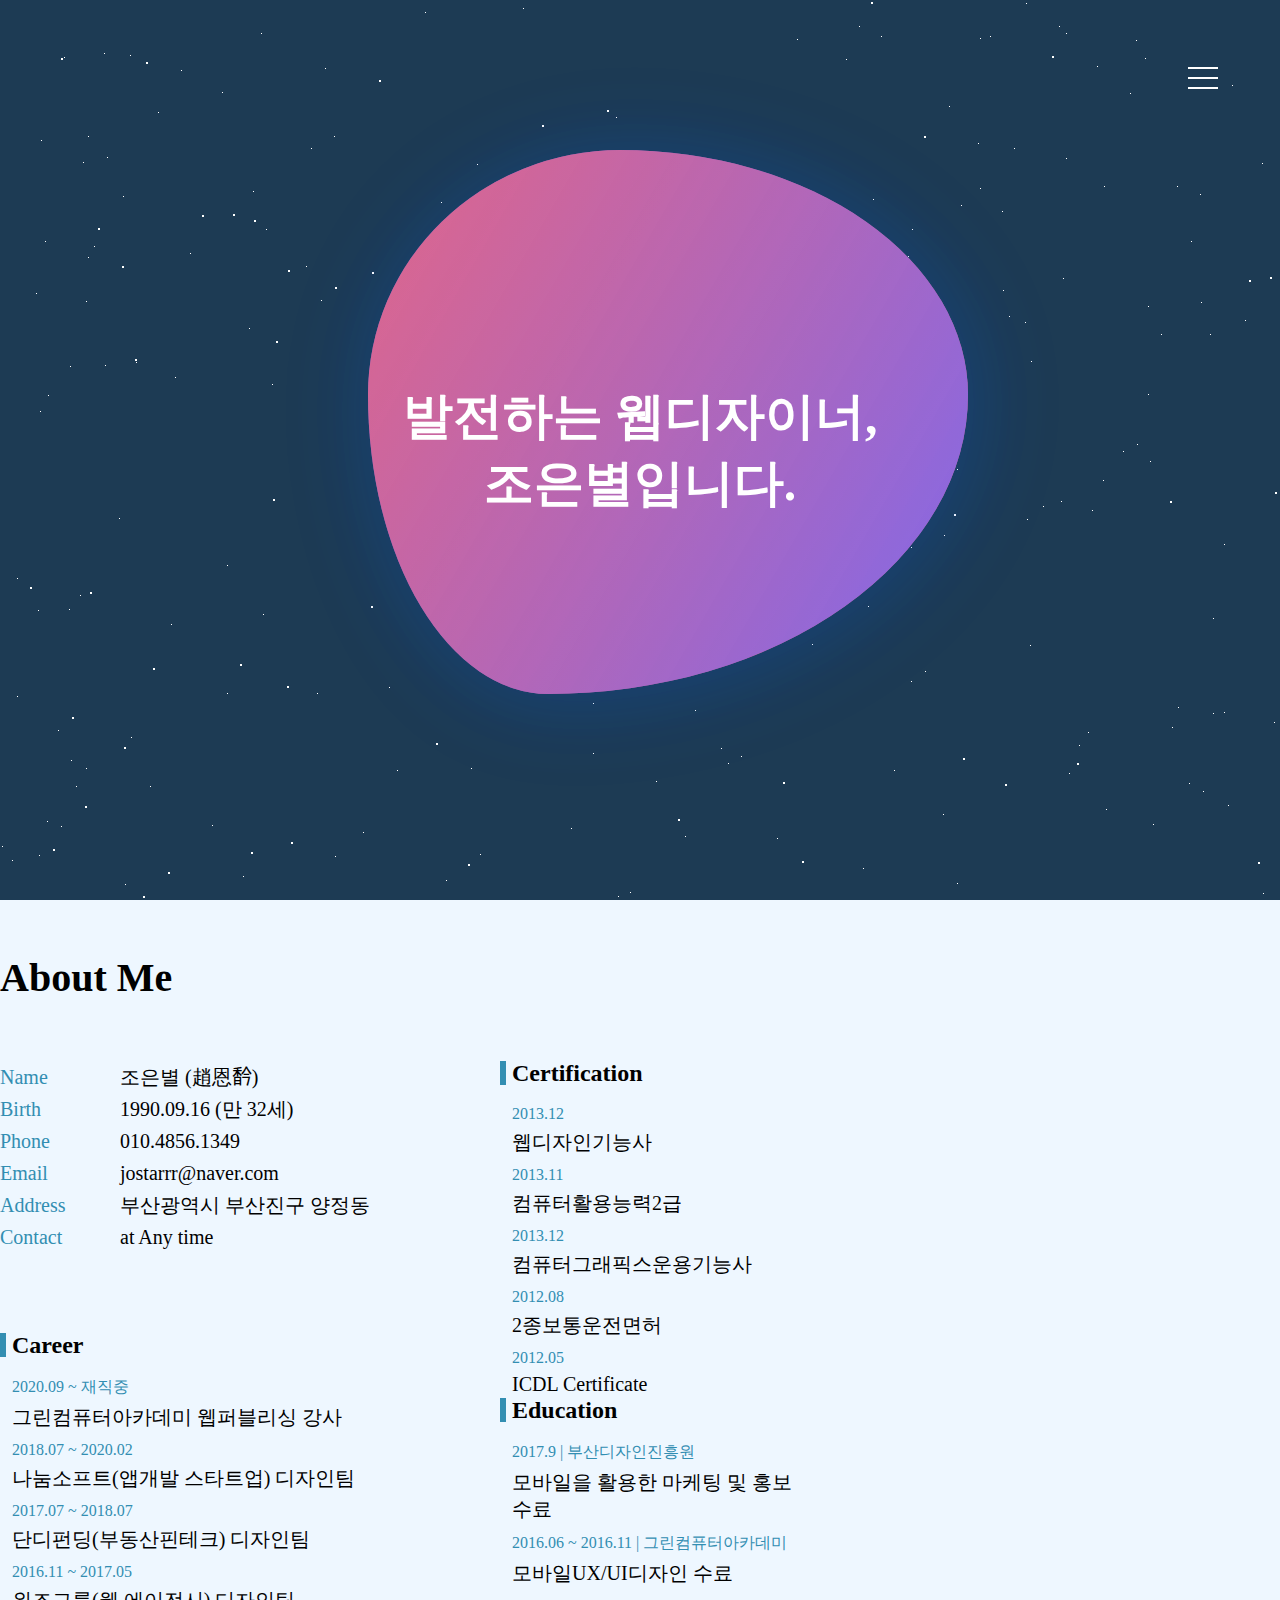
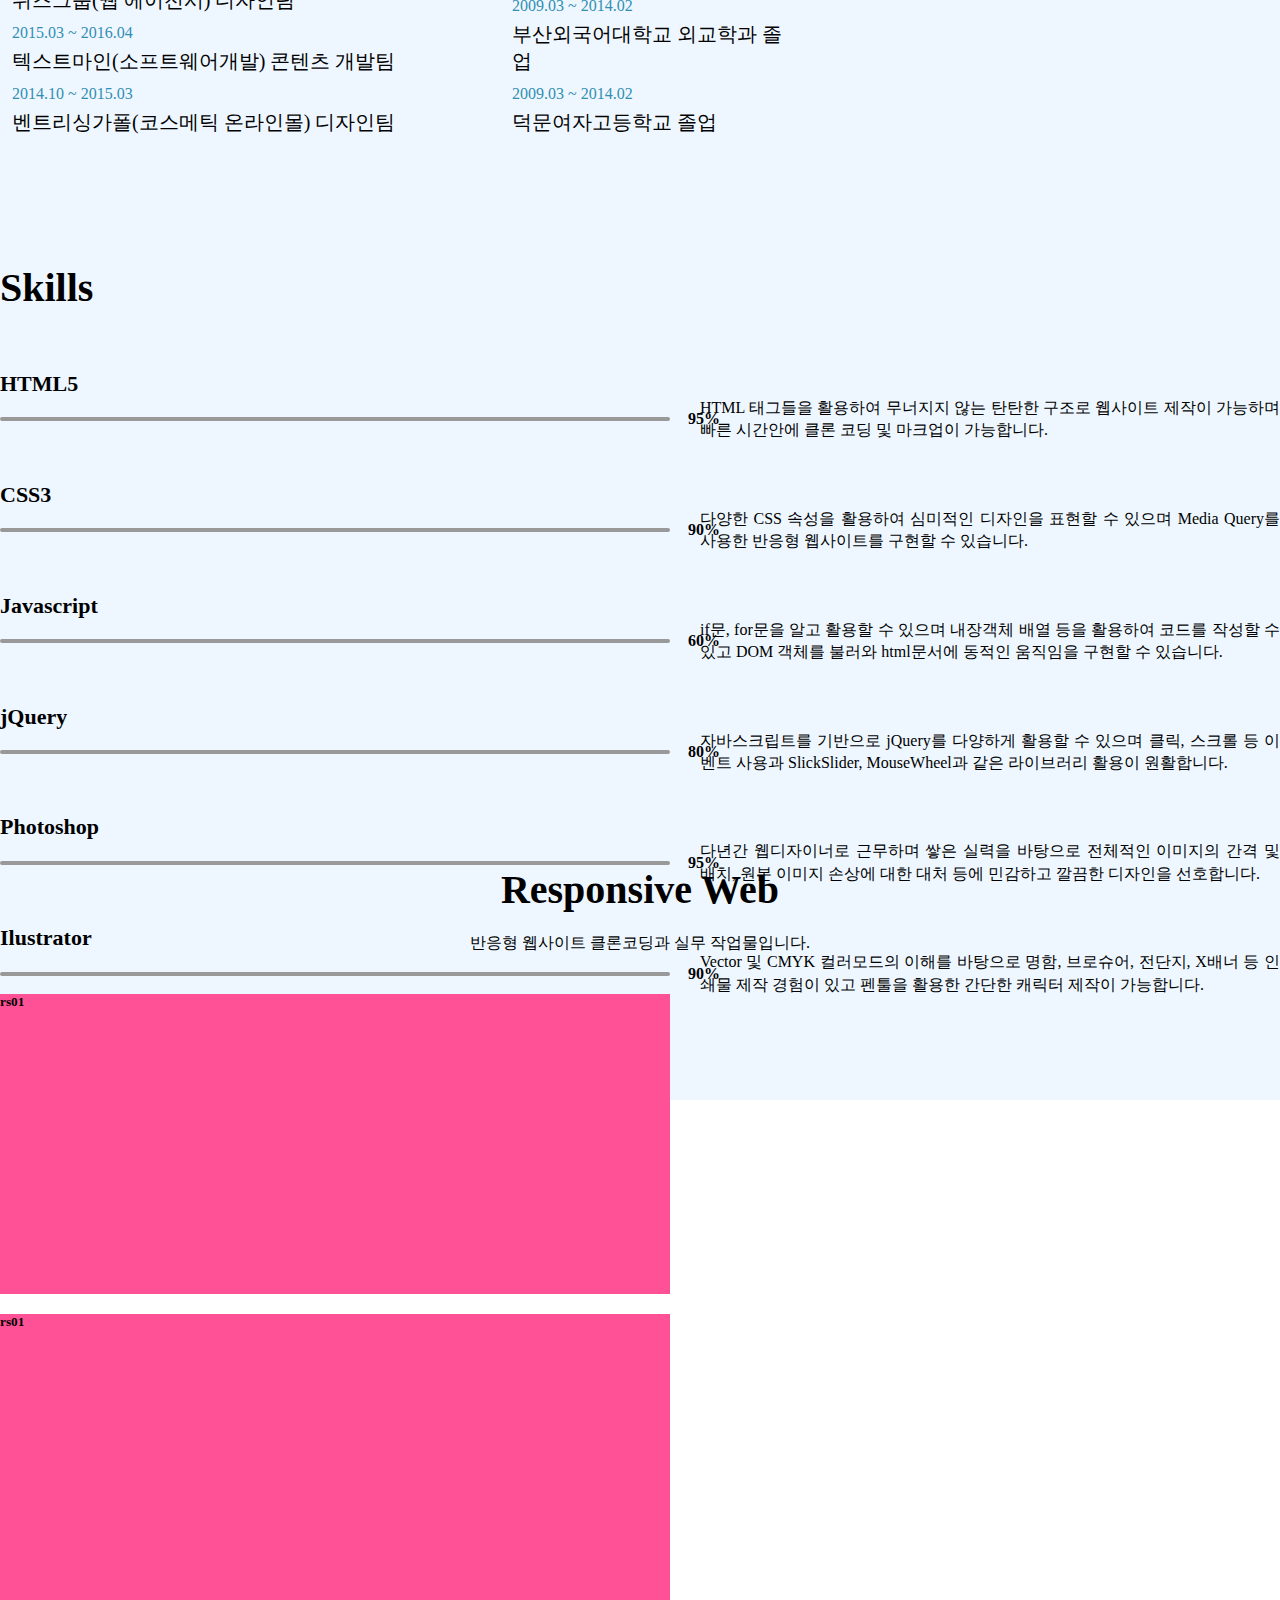
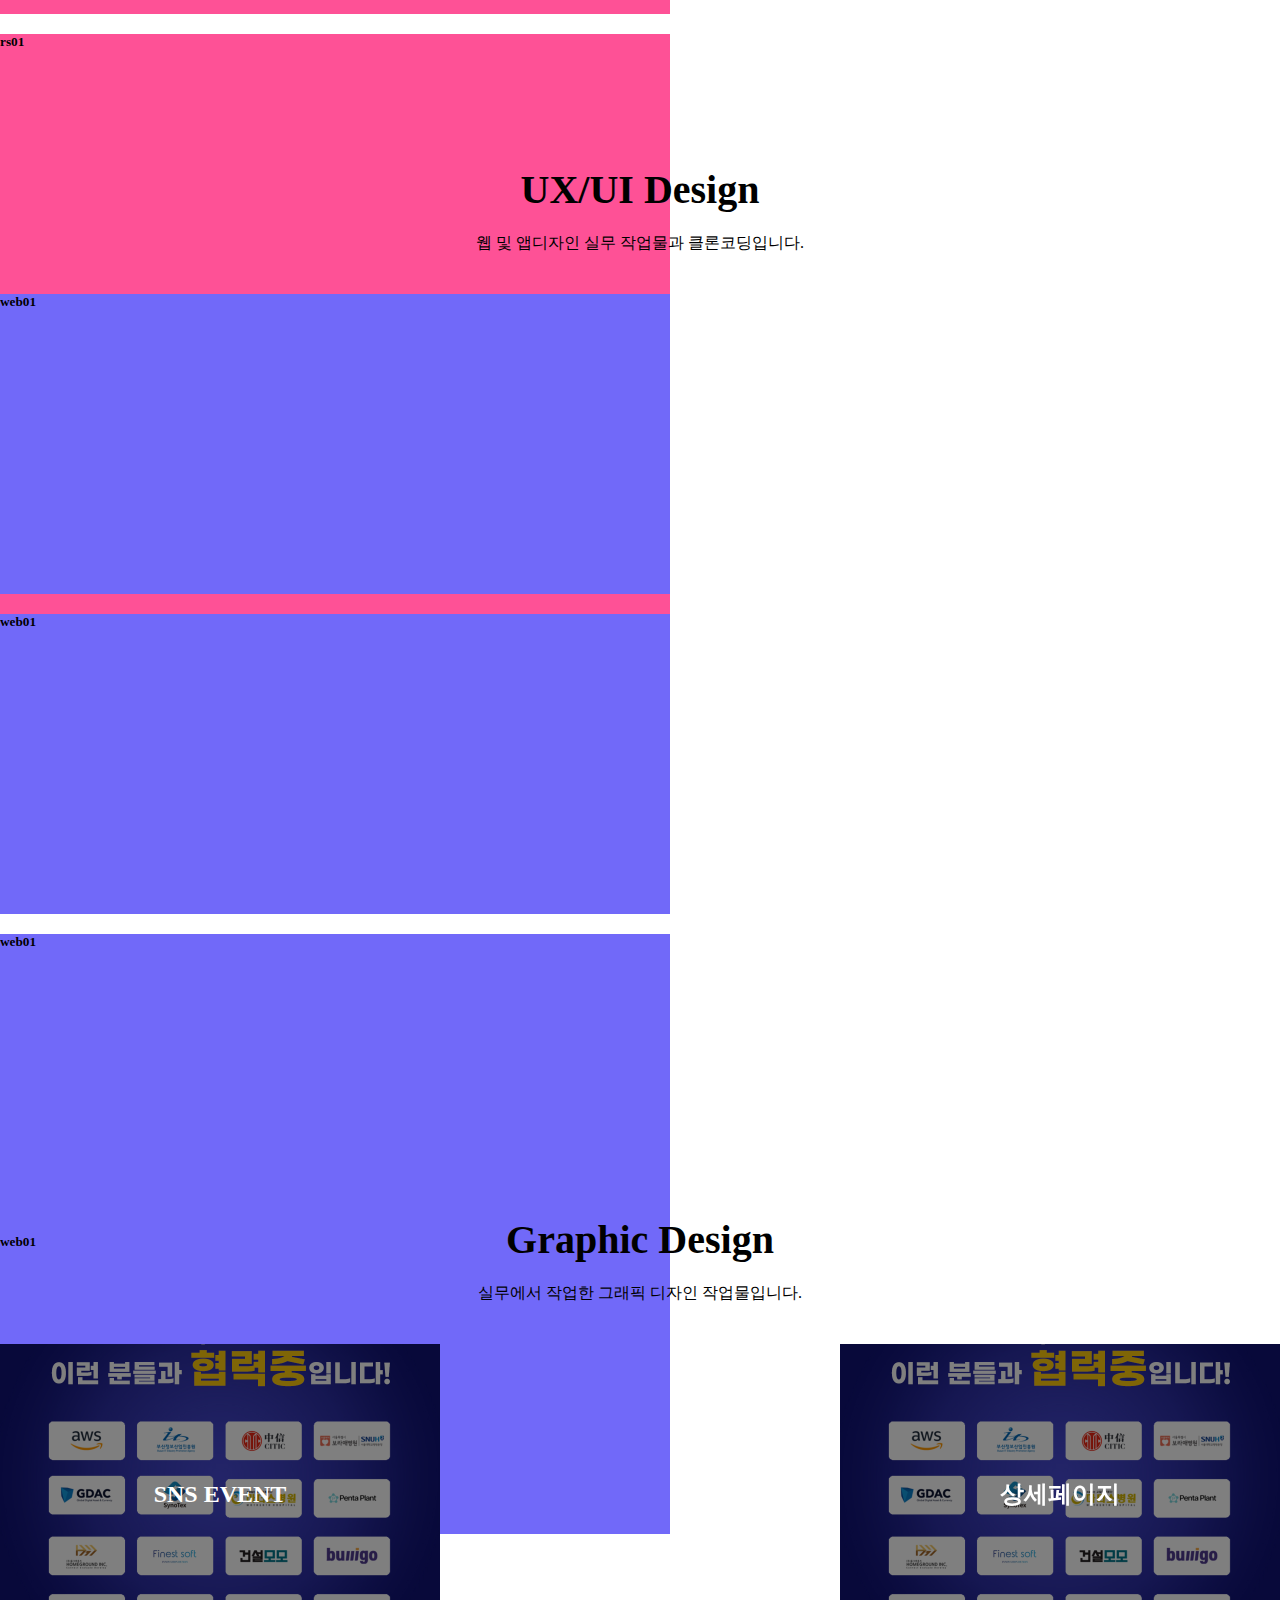
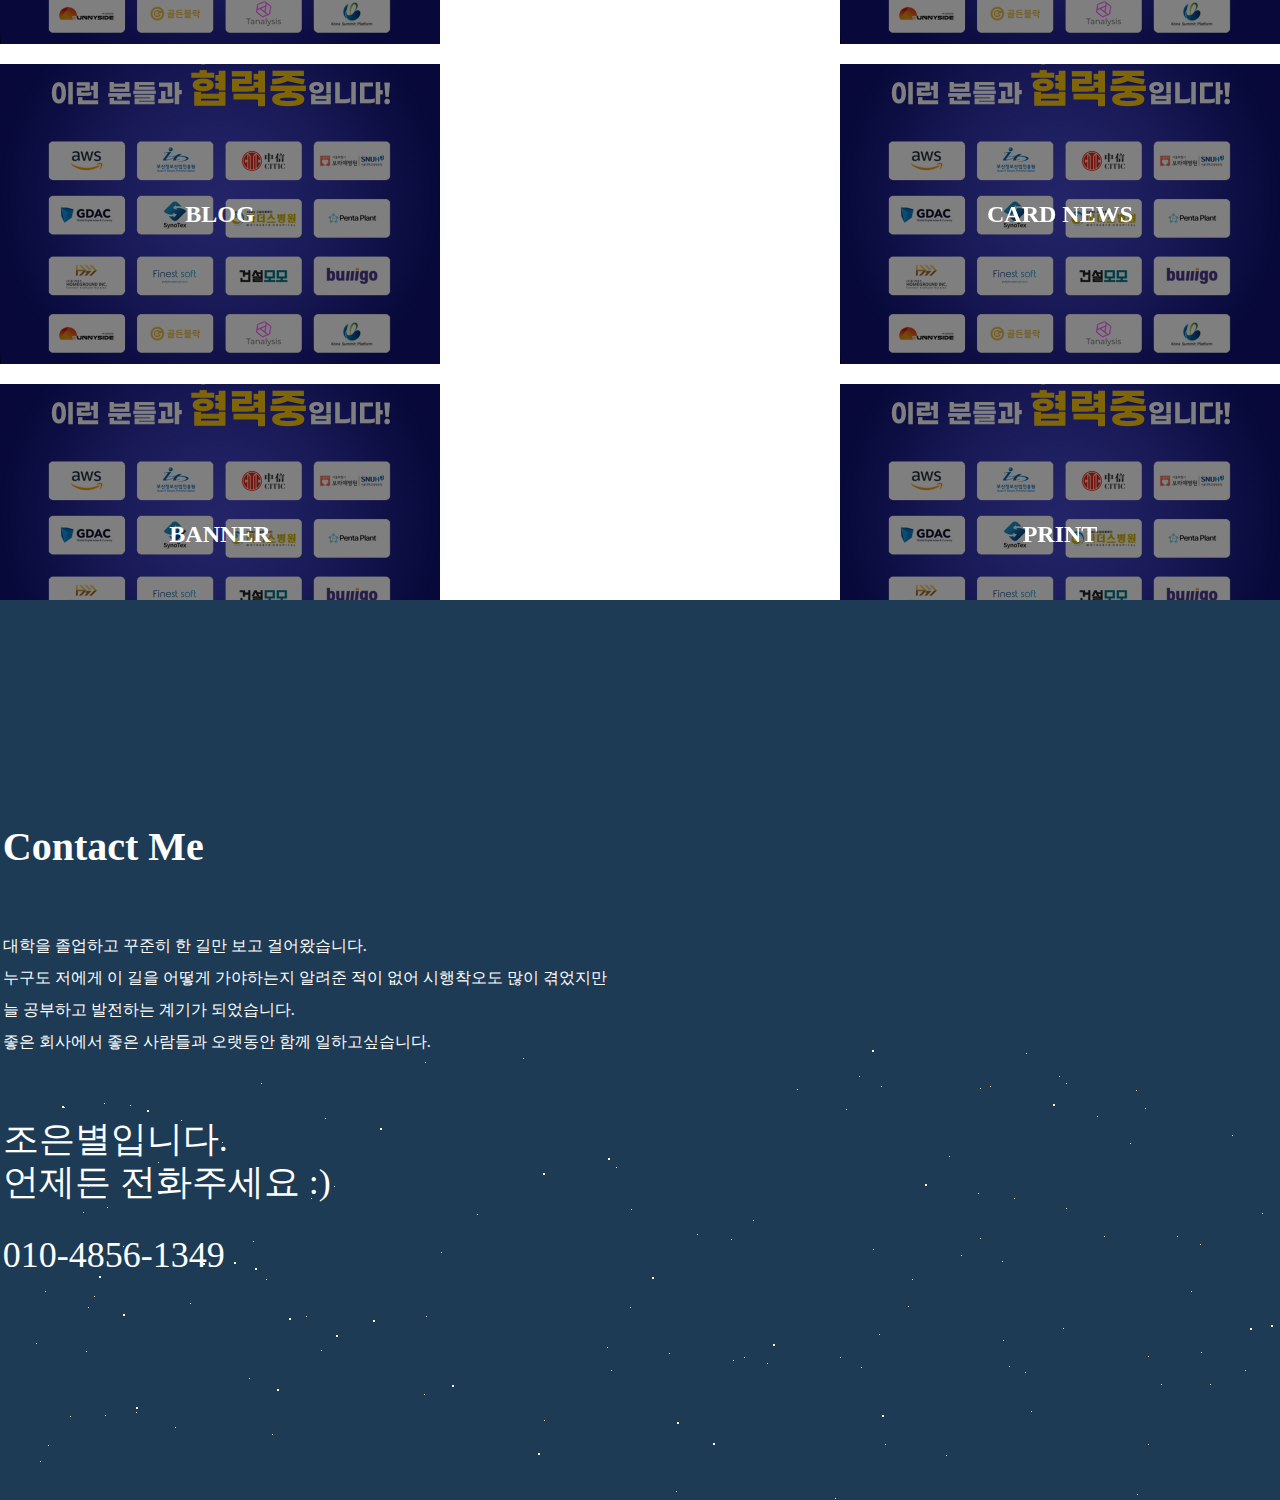
==== index.html @ c5e5afa8 "update-10" ====
<!DOCTYPE html>
<html lang="ko">

<head>
    <meta charset="UTF-8">
    <meta http-equiv="X-UA-Compatible" content="IE=edge">
    <meta name="viewport" content="width=device-width, initial-scale=1.0">
    <title>조은별</title>
    <link rel="stylesheet" href="css/style.css">
    <script src="js/jquery-3.6.0.min.js"></script>
    <script src="js/jquery.mousewheel.min.js"></script>
    <script src="js/main.js"></script>
</head>

<body oncontextmenu="return false" onselectstart="return false">
    <div id="wrap">
        <section id="intro">
            <div id='stars'></div>
            <div id='stars2'></div>
            <div class="circle"></div>
            <h1>
                발전하는 웹디자이너,<br>
                조은별입니다.
            </h1>
            <div class="down">1</div>
        </section>
        <section id="about">
            <div class="about_in">
                <h2>About Me</h2>
                <div class="about_cont">
                    <div class="left">
                        <p class="jeb">
                            <span>Name</span>조은별 (趙恩𩠻)<br>
                            <span>Birth</span>1990.09.16 (만 32세)<br>
                            <span>Phone</span>010.4856.1349<br>
                            <span>Email</span>jostarrr@naver.com<br>
                            <span>Address</span>부산광역시 부산진구 양정동<br>
                            <span>Contact</span>at Any time
                        </p>
                        <div class="career">
                            <h4>Career</h4>
                            <div class="txtCont">
                                <p class="date">2020.09 ~ 재직중</p>
                                <p class="txt">그린컴퓨터아카데미 웹퍼블리싱 강사</p>
                            </div><!-- txtCont -->
                            <div class="txtCont">
                                <p class="date">2018.07 ~ 2020.02</p>
                                <p class="txt">나눔소프트(앱개발 스타트업) 디자인팀</p>
                            </div><!-- txtCont -->
                            <div class="txtCont">
                                <p class="date">2017.07 ~ 2018.07</p>
                                <p class="txt">단디펀딩(부동산핀테크) 디자인팀</p>
                            </div><!-- txtCont -->
                            <div class="txtCont">
                                <p class="date">2016.11 ~ 2017.05</p>
                                <p class="txt">위즈그룹(웹 에이전시) 디자인팀</p>
                            </div><!-- txtCont -->
                            <div class="txtCont">
                                <p class="date">2015.03 ~ 2016.04</p>
                                <p class="txt">텍스트마인(소프트웨어개발) 콘텐츠 개발팀</p>
                            </div><!-- txtCont -->
                            <div class="txtCont">
                                <p class="date">2014.10 ~ 2015.03</p>
                                <p class="txt">벤트리싱가폴(코스메틱 온라인몰) 디자인팀</p>
                            </div><!-- txtCont -->
                        </div>
                        <div class="edu">
                            <h4>Education</h4>
                            <div class="txtCont">
                                <p class="date">2017.9 | 부산디자인진흥원</p>
                                <p class="txt">모바일을 활용한 마케팅 및 홍보 수료</p>
                            </div><!-- txtCont -->
                            <div class="txtCont">
                                <p class="date">2016.06 ~ 2016.11 | 그린컴퓨터아카데미</p>
                                <p class="txt">모바일UX/UI디자인 수료</p>
                            </div><!-- txtCont -->
                            <div class="txtCont">
                                <p class="date">2009.03 ~ 2014.02</p>
                                <p class="txt">부산외국어대학교 외교학과 졸업</p>
                            </div><!-- txtCont -->
                            <div class="txtCont">
                                <p class="date">2009.03 ~ 2014.02</p>
                                <p class="txt">덕문여자고등학교 졸업</p>
                            </div><!-- txtCont -->
                        </div>
                        <div class="certi">
                            <h4>Certification</h4>
                            <div class="txtCont">
                                <p class="date">2013.12</p>
                                <p class="txt">웹디자인기능사</p>
                            </div><!-- txtCont -->
                            <div class="txtCont">
                                <p class="date">2013.11</p>
                                <p class="txt">컴퓨터활용능력2급</p>
                            </div><!-- txtCont -->
                            <div class="txtCont">
                                <p class="date">2013.12</p>
                                <p class="txt">컴퓨터그래픽스운용기능사</p>
                            </div><!-- txtCont -->
                            <div class="txtCont">
                                <p class="date">2012.08</p>
                                <p class="txt">2종보통운전면허</p>
                            </div><!-- txtCont -->
                            <div class="txtCont">
                                <p class="date">2012.05</p>
                                <p class="txt">ICDL Certificate</p>
                            </div><!-- txtCont -->
                        </div>
                    </div>
                    <div class="right">
                        <img src="img/idimg.jpg" alt="증명사진">
                    </div>
                </div>
            </div>
        </section>
        <section id="skills">
            <div class="skills_in">
                <h2>Skills</h2>
                <div class="html">
                    <h4>HTML5</h4>
                    <div class="skillWrap">
                        <div class="skillBar">
                            <div class="bar"></div>
                            <div class="skill"></div>
                            <p>95%</p>
                        </div><!-- skillBar -->
                        <p class="skillTxt">HTML 태그들을 활용하여 무너지지 않는 탄탄한 구조로 웹사이트 제작이 가능하며 빠른 시간안에 클론 코딩 및 마크업이 가능합니다.</p>
                    </div>
                </div>
                <div class="css">
                    <h4>CSS3</h4>
                    <div class="skillWrap">
                        <div class="skillBar">
                            <div class="bar"></div>
                            <div class="skill"></div>
                            <p>90%</p>
                        </div><!-- skillBar -->
                        <p class="skillTxt">다양한 CSS 속성을 활용하여 심미적인 디자인을 표현할 수 있으며 Media Query를 사용한 반응형 웹사이트를 구현할 수 있습니다.
                        </p>
                    </div>
                </div>
                <div class="java">
                    <h4>Javascript</h4>
                    <div class="skillWrap">
                        <div class="skillBar">
                            <div class="bar"></div>
                            <div class="skill"></div>
                            <p>60%</p>
                        </div><!-- skillBar -->
                        <p class="skillTxt">if문, for문을 알고 활용할 수 있으며 내장객체 배열 등을 활용하여 코드를 작성할 수 있고 DOM 객체를 불러와 html문서에 동적인
                            움직임을 구현할 수 있습니다.</p>
                    </div>
                </div>
                <div class="jq">
                    <h4>jQuery</h4>
                    <div class="skillWrap">
                        <div class="skillBar">
                            <div class="bar"></div>
                            <div class="skill"></div>
                            <p>80%</p>
                        </div><!-- skillBar -->
                        <p class="skillTxt">자바스크립트를 기반으로 jQuery를 다양하게 활용할 수 있으며 클릭, 스크롤 등 이벤트 사용과 SlickSlider,
                            MouseWheel과 같은 라이브러리 활용이 원활합니다.</p>
                    </div>
                </div>
                <div class="photo">
                    <h4>Photoshop</h4>
                    <div class="skillWrap">
                        <div class="skillBar">
                            <div class="bar"></div>
                            <div class="skill"></div>
                            <p>95%</p>
                        </div><!-- skillBar -->
                        <p class="skillTxt">다년간 웹디자이너로 근무하며 쌓은 실력을 바탕으로 전체적인 이미지의 간격 및 배치, 원본 이미지 손상에 대한 대처 등에 민감하고 깔끔한
                            디자인을 선호합니다.</p>
                    </div>
                </div>
                <div class="ilu">
                    <h4>Ilustrator</h4>
                    <div class="skillWrap">
                        <div class="skillBar">
                            <div class="bar"></div>
                            <div class="skill"></div>
                            <p>90%</p>
                        </div><!-- skillBar -->
                        <p class="skillTxt">Vector 및 CMYK 컬러모드의 이해를 바탕으로 명함, 브로슈어, 전단지, X배너 등 인쇄물 제작 경험이 있고 펜툴을 활용한 간단한
                            캐릭터
                            제작이 가능합니다.</p>
                    </div>
                </div>
            </div>
        </section>
        <!-- <section id="highdev">
            <div class="highdev_in">
                <h2>
                    채용공고 디자인 리뉴얼
                    <span>
                        귀사의 담당업무인 <strong>'디자인 결과물에 대한 퀄리티 관리 및 유지'</strong>를 보여드리기 위해<br>
                        채용공고 이미지를 리디자인 해보았습니다.
                    </span>
                </h2>
                <div class="thumb">
                    <img src="img/saramin.jpg">
                </div>
                <a href="portfolio/highdev/index.html" target="_blank">자세히보기 ></a>
            </div>
        </section> -->
        <section id="work1">
            <div class="work1_in">
                <h2>
                    Responsive Web
                    <span>반응형 웹사이트 클론코딩과 실무 작업물입니다.</span>
                </h2>
                <div class="rsSlider">
                    <div class="rs01"><a href="#">
                            <h5>rs01</h5>
                        </a></div>
                    <div class="rs02"><a href="#">
                            <h5>rs01</h5>
                        </a></div>
                    <div class="rs03"><a href="#">
                            <h5>rs01</h5>
                        </a></div>
                    <div class="rs04"><a href="#">
                            <h5>rs01</h5>
                        </a></div>
                </div><!-- rsSlider -->
            </div>
        </section>
        <section id="work2">
            <div class="work2_in">
                <h2>
                    UX/UI Design
                    <span>웹 및 앱디자인 실무 작업물과 클론코딩입니다.</span>
                </h2>
                <div class="webSlider">
                    <div class="web01"><a href="#">
                            <h5>web01</h5>
                        </a></div>
                    <div class="web02"><a href="#">
                            <h5>web01</h5>
                        </a></div>
                    <div class="web03"><a href="#">
                            <h5>web01</h5>
                        </a></div>
                    <div class="web04"><a href="#">
                            <h5>web01</h5>
                        </a></div>
                </div>
            </div>
        </section>
        <section id="work3">
            <div class="work3_in">
                <h2>
                    Graphic Design
                    <span>실무에서 작업한 그래픽 디자인 작업물입니다.</span>
                </h2>
                <div class="designSlider">
                    <div class="desi01"><a href="portfolio/event/index.html" target="_blank">
                            <h5>SNS EVENT</h5>
                            <div class="cover"></div>
                        </a></div>
                    <div class="desi02"><a href="portfolio/detailpage/index.html" target="_blank">
                            <h5>상세페이지</h5>
                            <div class="cover"></div>
                        </a></div>
                    <div class="desi03"><a href="portfolio/blogNcharacter/index.html" target="_blank">
                            <h5>BLOG</h5>
                            <div class="cover"></div>
                        </a></div>
                    <div class="desi04"><a href="portfolio/card/index.html" target="_blank">
                            <h5>CARD NEWS</h5>
                            <div class="cover"></div>
                        </a></div>
                    <div class="desi05"><a href="portfolio/banner/index.html" target="_blank">
                            <h5>BANNER</h5>
                            <div class="cover"></div>
                        </a></div>
                    <div class="desi06"><a href="portfolio/print/index.html" target="_blank">
                            <h5>PRINT</h5>
                            <div class="cover"></div>
                        </a></div>
                </div>
            </div>
        </section>
        <section id="contact">
            <div id='stars'></div>
            <div id='stars2'></div>
            <div class="contact_in">
                <h2>Contact Me</h2>
                <p>
                    대학을 졸업하고 꾸준히 한 길만 보고 걸어왔습니다.<br>
                    누구도 저에게 이 길을 어떻게 가야하는지 알려준 적이 없어 시행착오도 많이 겪었지만<br>
                    늘 공부하고 발전하는 계기가 되었습니다.<br>
                    좋은 회사에서 좋은 사람들과 오랫동안 함께 일하고싶습니다.
                </p>
                <p class="callme">
                    조은별입니다.<br>
                    언제든 전화주세요 :)<br>
                    <span>010-4856-1349</span>
                </p>
            </div>
        </section>
        <div id="menu">
            <div class="toggle_menu">
                <span></span>
                <span></span>
                <span></span>
                <span></span>
            </div>
            <nav class="clear">
                <div><a href="#intro">HOME</a></div>
                <div><a href="#about">ABOUT ME</a></div>
                <div><a href="#skills">SKILLS</a></div>
                <div><a href="#work1">RESPONSIVE WEB</a></div>
                <div><a href="#work2">UX/UI DESIGN</a></div>
                <div><a href="#work3">GRAPHIC DEISGN</a></div>
                <div><a href="#contact">CONTACT</a></div>
            </nav>
        </div>
        <button id="goTop"><img src="img/top.png"></button>
    </div>

</html>
---- css/style.css ----
@font-face {
    font-family: 'Pretendard-Regular';
    src: url('https://cdn.jsdelivr.net/gh/Project-Noonnu/noonfonts_2107@1.1/Pretendard-Regular.woff') format('woff');
    font-weight: 400;
    font-style: normal;
}

@font-face {
    font-family: 'MapoGoldenPier';
    src: url('https://cdn.jsdelivr.net/gh/projectnoonnu/noonfonts_2001@1.1/MapoGoldenPierA.woff') format('woff');
    font-weight: normal;
    font-style: normal;
}

::-moz-selection {
    background: #fe5196;
    color: #fff;
}

::selection {
    background: #fe5196;
    color: #fff;
}

body::-webkit-scrollbar {
    width: 14px;
}

body::-webkit-scrollbar-thumb {
    background-color: #328eb2;
    height: 12%;
    border-radius: 7px;
    background-clip: padding-box;
    border: 2px solid transparent;
}

* {
    margin: 0;
    padding: 0;
}

a {
    text-decoration: none;
    color: inherit;
}

ul {
    list-style: none;
}

img {
    vertical-align: top;
}

button {
    cursor: pointer;
    border: 0;
    background-color: transparent;
}

body {
    font-family: 'Pretendard-Regular';
}

h1,
h2,
h3 {
    font-family: 'MapoGoldenPier';
}

/****************************************/

section {
    height: 100vh;
}

section h2 {
    font-size: 40px;
    margin-bottom: 60px;
}

#intro {
    background-color: rgb(29, 59, 84);
    overflow: hidden;
    position: relative;
}

#stars {
    width: 1px;
    height: 1px;
    background: transparent;
    box-shadow: 1159px 1947px #FFF, 909px 506px #FFF, 1622px 178px #FFF, 990px 36px #FFF, 1173px 1112px #FFF, 837px 1709px #FFF, 1589px 1225px #FFF, 646px 1475px #FFF, 1673px 1014px #FFF, 1198px 1883px #FFF, 464px 1712px #FFF, 459px 1857px #FFF, 1770px 1044px #FFF, 1607px 1932px #FFF, 466px 1781px #FFF, 48px 395px #FFF, 249px 328px #FFF, 714px 1898px #FFF, 1545px 1728px #FFF, 813px 1005px #FFF, 737px 1731px #FFF, 800px 1941px #FFF, 783px 1920px #FFF, 106px 1489px #FFF, 910px 1935px #FFF, 504px 1795px #FFF, 1391px 274px #FFF, 1294px 1945px #FFF, 190px 253px #FFF, 441px 202px #FFF, 243px 876px #FFF, 227px 565px #FFF, 87px 1995px #FFF, 1191px 241px #FFF, 791px 1564px #FFF, 1224px 544px #FFF, 1346px 1196px #FFF, 480px 854px #FFF, 1563px 1303px #FFF, 311px 148px #FFF, 107px 157px #FFF, 389px 687px #FFF, 349px 1703px #FFF, 744px 307px #FFF, 1177px 186px #FFF, 817px 1884px #FFF, 700px 1759px #FFF, 498px 1032px #FFF, 1148px 306px #FFF, 86px 768px #FFF, 295px 1663px #FFF, 974px 1573px #FFF, 1282px 210px #FFF, 1465px 716px #FFF, 111px 1546px #FFF, 335px 1086px #FFF, 1380px 1386px #FFF, 1491px 847px #FFF, 494px 1497px #FFF, 1341px 662px #FFF, 1594px 1994px #FFF, 581px 599px #FFF, 212px 825px #FFF, 1462px 1393px #FFF, 384px 1427px #FFF, 1920px 1458px #FFF, 1002px 211px #FFF, 890px 1580px #FFF, 879px 284px #FFF, 1387px 710px #FFF, 427px 1832px #FFF, 571px 828px #FFF, 925px 671px #FFF, 400px 1233px #FFF, 854px 1273px #FFF, 46px 1619px #FFF, 1958px 699px #FFF, 1014px 1874px #FFF, 1629px 875px #FFF, 517px 1969px #FFF, 625px 525px #FFF, 905px 1022px #FFF, 974px 1135px #FFF, 626px 1277px #FFF, 1730px 166px #FFF, 1389px 164px #FFF, 811px 1218px #FFF, 873px 199px #FFF, 1899px 300px #FFF, 1670px 858px #FFF, 593px 753px #FFF, 678px 1164px #FFF, 393px 1327px #FFF, 1881px 1331px #FFF, 1805px 503px #FFF, 1239px 1924px #FFF, 1790px 1132px #FFF, 895px 1944px #FFF, 184px 1754px #FFF, 169px 1482px #FFF, 885px 394px #FFF, 181px 70px #FFF, 86px 301px #FFF, 1762px 1135px #FFF, 306px 266px #FFF, 957px 883px #FFF, 616px 117px #FFF, 676px 441px #FFF, 1271px 1626px #FFF, 1424px 161px #FFF, 1136px 40px #FFF, 1026px 3px #FFF, 88px 136px #FFF, 1449px 862px #FFF, 1079px 745px #FFF, 607px 297px #FFF, 1810px 1881px #FFF, 1045px 1015px #FFF, 1615px 498px #FFF, 753px 170px #FFF, 1754px 781px #FFF, 1363px 1838px #FFF, 1407px 885px #FFF, 978px 1330px #FFF, 1499px 35px #FFF, 95px 1559px #FFF, 105px 365px #FFF, 1004px 1639px #FFF, 70px 366px #FFF, 1764px 1316px #FFF, 1470px 1149px #FFF, 1766px 787px #FFF, 519px 1244px #FFF, 525px 1644px #FFF, 1399px 1753px #FFF, 908px 256px #FFF, 1433px 1432px #FFF, 606px 1576px #FFF, 417px 1538px #FFF, 1153px 824px #FFF, 465px 1985px #FFF, 282px 1093px #FFF, 1527px 1934px #FFF, 939px 1984px #FFF, 1689px 710px #FFF, 263px 614px #FFF, 461px 1603px #FFF, 1137px 1105px #FFF, 1546px 676px #FFF, 1245px 320px #FFF, 1477px 926px #FFF, 38px 610px #FFF, 1810px 1940px #FFF, 1536px 1855px #FFF, 174px 1339px #FFF, 1361px 1765px #FFF, 148px 1854px #FFF, 1097px 66px #FFF, 1224px 712px #FFF, 859px 26px #FFF, 490px 1665px #FFF, 1200px 194px #FFF, 142px 1784px #FFF, 1741px 1017px #FFF, 967px 910px #FFF, 813px 517px #FFF, 1303px 1608px #FFF, 1848px 1986px #FFF, 1833px 65px #FFF, 759px 1772px #FFF, 1965px 577px #FFF, 974px 1420px #FFF, 1928px 1175px #FFF, 208px 1166px #FFF, 601px 1177px #FFF, 1919px 1976px #FFF, 1031px 361px #FFF, 390px 1849px #FFF, 83px 162px #FFF, 1170px 1341px #FFF, 1354px 425px #FFF, 355px 1796px #FFF, 1576px 1343px #FFF, 657px 1264px #FFF, 1431px 151px #FFF, 222px 92px #FFF, 600px 1436px #FFF, 499px 513px #FFF, 344px 1782px #FFF, 171px 624px #FFF, 829px 1406px #FFF, 1574px 1407px #FFF, 1372px 1224px #FFF, 1593px 387px #FFF, 1139px 1638px #FFF, 811px 1350px #FFF, 1882px 1080px #FFF, 911px 681px #FFF, 858px 1483px #FFF, 1494px 1569px #FFF, 776px 1379px #FFF, 1665px 1560px #FFF, 446px 1200px #FFF, 436px 469px #FFF, 1783px 692px #FFF, 106px 1259px #FFF, 424px 344px #FFF, 2px 846px #FFF, 1967px 782px #FFF, 407px 1139px #FFF, 1598px 1401px #FFF, 581px 1456px #FFF, 946px 405px #FFF, 1304px 1211px #FFF, 1770px 1633px #FFF, 1644px 1735px #FFF, 39px 855px #FFF, 1520px 1652px #FFF, 1073px 1539px #FFF, 1644px 68px #FFF, 1829px 801px #FFF, 1000px 1691px #FFF, 619px 1378px #FFF, 852px 1006px #FFF, 1237px 1727px #FFF, 378px 1256px #FFF, 1274px 722px #FFF, 14px 927px #FFF, 304px 1772px #FFF, 1335px 1174px #FFF, 58px 730px #FFF, 240px 1136px #FFF, 1429px 398px #FFF, 1772px 917px #FFF, 534px 978px #FFF, 1629px 1780px #FFF, 1629px 295px #FFF, 1180px 1547px #FFF, 808px 1637px #FFF, 1456px 593px #FFF, 130px 55px #FFF, 629px 1775px #FFF, 506px 1949px #FFF, 1188px 1274px #FFF, 943px 814px #FFF, 1975px 541px #FFF, 1495px 1278px #FFF, 863px 868px #FFF, 1574px 164px #FFF, 618px 896px #FFF, 17px 578px #FFF, 1883px 1097px #FFF, 1730px 1225px #FFF, 247px 1957px #FFF, 1352px 1941px #FFF, 591px 1975px #FFF, 1924px 74px #FFF, 1599px 252px #FFF, 962px 906px #FFF, 1503px 1329px #FFF, 1322px 457px #FFF, 1532px 1237px #FFF, 475px 1679px #FFF, 812px 644px #FFF, 1446px 811px #FFF, 656px 781px #FFF, 24px 1782px #FFF, 750px 1928px #FFF, 1213px 713px #FFF, 1203px 791px #FFF, 1014px 148px #FFF, 957px 1729px #FFF, 1328px 299px #FFF, 975px 1268px #FFF, 1342px 144px #FFF, 669px 303px #FFF, 1298px 414px #FFF, 523px 8px #FFF, 1130px 93px #FFF, 697px 184px #FFF, 565px 1018px #FFF, 558px 579px #FFF, 205px 1706px #FFF, 1525px 1812px #FFF, 1496px 18px #FFF, 1003px 290px #FFF, 876px 1559px #FFF, 1733px 1244px #FFF, 1516px 578px #FFF, 1806px 1942px #FFF, 674px 936px #FFF, 1705px 235px #FFF, 1106px 809px #FFF, 1419px 868px #FFF, 1784px 1766px #FFF, 1345px 1905px #FFF, 1914px 561px #FFF, 1682px 331px #FFF, 1318px 813px #FFF, 325px 1496px #FFF, 1199px 924px #FFF, 64px 57px #FFF, 1848px 1997px #FFF, 488px 1294px #FFF, 253px 191px #FFF, 1066px 158px #FFF, 45px 241px #FFF, 1803px 1320px #FFF, 384px 1676px #FFF, 1611px 1694px #FFF, 749px 1991px #FFF, 266px 229px #FFF, 630px 257px #FFF, 1462px 1346px #FFF, 1357px 1686px #FFF, 978px 143px #FFF, 940px 1361px #FFF, 1913px 389px #FFF, 1178px 707px #FFF, 695px 710px #FFF, 1153px 1868px #FFF, 1692px 902px #FFF, 1605px 1446px #FFF, 630px 892px #FFF, 1707px 17px #FFF, 1524px 1099px #FFF, 483px 1206px #FFF, 1604px 1851px #FFF, 71px 760px #FFF, 477px 164px #FFF, 1332px 1572px #FFF, 1869px 1726px #FFF, 87px 1260px #FFF, 1919px 1669px #FFF, 1330px 136px #FFF, 1153px 1758px #FFF, 684px 624px #FFF, 34px 1408px #FFF, 308px 1291px #FFF, 395px 1952px #FFF, 59px 1195px #FFF, 1975px 1520px #FFF, 802px 1099px #FFF, 159px 1654px #FFF, 1027px 519px #FFF, 1953px 935px #FFF, 833px 1963px #FFF, 413px 1370px #FFF, 1066px 33px #FFF, 88px 257px #FFF, 1255px 1611px #FFF, 371px 1655px #FFF, 409px 922px #FFF, 41px 140px #FFF, 871px 1364px #FFF, 952px 1632px #FFF, 1555px 1809px #FFF, 1768px 1487px #FFF, 349px 1262px #FFF, 1921px 1530px #FFF, 733px 310px #FFF, 920px 944px #FFF, 1316px 328px #FFF, 681px 1950px #FFF, 980px 38px #FFF, 175px 377px #FFF, 944px 535px #FFF, 1693px 570px #FFF, 1840px 66px #FFF, 1971px 1561px #FFF, 1876px 507px #FFF, 978px 1380px #FFF, 1079px 1943px #FFF, 1133px 1591px #FFF, 1537px 1484px #FFF, 728px 763px #FFF, 1137px 444px #FFF, 622px 1302px #FFF, 63px 1810px #FFF, 1589px 459px #FFF, 777px 838px #FFF, 1637px 909px #FFF, 1549px 1129px #FFF, 237px 1530px #FFF, 1908px 479px #FFF, 1063px 278px #FFF, 1595px 1143px #FFF, 1043px 506px #FFF, 1489px 1802px #FFF, 213px 1419px #FFF, 1571px 1276px #FFF, 877px 480px #FFF, 369px 939px #FFF, 973px 1062px #FFF, 725px 1436px #FFF, 1885px 1193px #FFF, 1765px 1573px #FFF, 1412px 439px #FFF, 868px 606px #FFF, 1479px 97px #FFF, 150px 786px #FFF, 1533px 611px #FFF, 1853px 1584px #FFF, 1761px 739px #FFF, 1687px 617px #FFF, 1634px 557px #FFF, 232px 998px #FFF, 1620px 259px #FFF, 1404px 1588px #FFF, 1048px 1605px #FFF, 1251px 1643px #FFF, 1802px 1579px #FFF, 980px 188px #FFF, 61px 826px #FFF, 864px 1341px #FFF, 1470px 1123px #FFF, 1236px 1041px #FFF, 880px 1962px #FFF, 775px 900px #FFF, 896px 1168px #FFF, 1752px 1702px #FFF, 928px 1624px #FFF, 1065px 1514px #FFF, 1307px 1895px #FFF, 835px 448px #FFF, 1487px 353px #FFF, 1793px 1391px #FFF, 1066px 964px #FFF, 1676px 387px #FFF, 17px 1071px #FFF, 1146px 1790px #FFF, 1058px 1109px #FFF, 379px 1446px #FFF, 507px 1775px #FFF, 980px 1212px #FFF, 1350px 1052px #FFF, 1170px 1710px #FFF, 1322px 706px #FFF, 1704px 61px #FFF, 1893px 1689px #FFF, 47px 821px #FFF, 1103px 480px #FFF, 256px 1213px #FFF, 454px 1525px #FFF, 384px 1839px #FFF, 426px 266px #FFF, 1730px 1659px #FFF, 912px 1371px #FFF, 1583px 237px #FFF, 1912px 988px #FFF, 1664px 318px #FFF, 8px 1465px #FFF, 427px 1389px #FFF, 1721px 946px #FFF, 536px 1962px #FFF, 1990px 1447px #FFF, 1121px 1329px #FFF, 1634px 150px #FFF, 911px 547px #FFF, 886px 1050px #FFF, 1417px 1073px #FFF, 631px 159px #FFF, 1033px 1102px #FFF, 1161px 334px #FFF, 1038px 1529px #FFF, 124px 1549px #FFF, 741px 756px #FFF, 1627px 1886px #FFF, 881px 36px #FFF, 1757px 980px #FFF, 760px 1351px #FFF, 840px 307px #FFF, 450px 1316px #FFF, 1148px 394px #FFF, 1201px 302px #FFF, 339px 1090px #FFF, 1573px 1759px #FFF, 900px 1838px #FFF, 468px 1343px #FFF, 1910px 1493px #FFF, 1397px 533px #FFF, 1037px 1553px #FFF, 1073px 1820px #FFF, 1030px 645px #FFF, 227px 693px #FFF, 1393px 78px #FFF, 1946px 1649px #FFF, 136px 362px #FFF, 622px 927px #FFF, 1916px 403px #FFF, 1957px 427px #FFF, 1649px 1594px #FFF, 1861px 1887px #FFF, 1262px 163px #FFF, 1061px 501px #FFF, 1966px 176px #FFF, 568px 1064px #FFF, 363px 832px #FFF, 21px 1402px #FFF, 1745px 356px #FFF, 1263px 893px #FFF, 1976px 1620px #FFF, 991px 1679px #FFF, 378px 1733px #FFF, 1327px 1774px #FFF, 694px 1247px #FFF, 789px 979px #FFF, 397px 770px #FFF, 1630px 1829px #FFF, 1069px 773px #FFF, 745px 977px #FFF, 648px 1146px #FFF, 1909px 1652px #FFF, 1746px 1346px #FFF, 721px 748px #FFF, 1228px 805px #FFF, 636px 1816px #FFF, 797px 39px #FFF, 1318px 819px #FFF, 171px 1586px #FFF, 1088px 732px #FFF, 1947px 1642px #FFF, 1345px 316px #FFF, 971px 1110px #FFF, 104px 53px #FFF, 1650px 906px #FFF, 1063px 1490px #FFF, 17px 696px #FFF, 1189px 783px #FFF, 1749px 1364px #FFF, 1121px 1135px #FFF, 1172px 727px #FFF, 1050px 1077px #FFF, 1466px 326px #FFF, 465px 1877px #FFF, 1918px 1690px #FFF, 40px 411px #FFF, 471px 768px #FFF, 435px 987px #FFF, 412px 1479px #FFF, 1451px 1151px #FFF, 685px 836px #FFF, 1597px 607px #FFF, 1213px 618px #FFF, 1335px 1730px #FFF, 1541px 846px #FFF, 894px 770px #FFF, 914px 535px #FFF, 549px 1990px #FFF, 1896px 1361px #FFF, 555px 994px #FFF, 385px 1595px #FFF, 446px 880px #FFF, 1488px 1190px #FFF, 80px 595px #FFF, 1150px 461px #FFF, 1951px 1528px #FFF, 1163px 1293px #FFF, 1616px 914px #FFF, 325px 68px #FFF, 1302px 972px #FFF, 1902px 453px #FFF, 369px 1904px #FFF, 1427px 598px #FFF, 957px 469px #FFF, 1942px 1437px #FFF, 1883px 1894px #FFF, 1948px 1532px #FFF, 1577px 1846px #FFF, 1104px 186px #FFF, 1459px 442px #FFF, 119px 518px #FFF, 1579px 1607px #FFF, 1862px 1366px #FFF, 175px 1818px #FFF, 982px 1800px #FFF, 1805px 1505px #FFF, 69px 609px #FFF, 816px 542px #FFF, 731px 189px #FFF, 1983px 1349px #FFF, 860px 1536px #FFF, 1656px 729px #FFF, 861px 317px #FFF, 1211px 1685px #FFF, 1469px 11px #FFF, 708px 474px #FFF, 846px 59px #FFF, 1025px 322px #FFF, 953px 1227px #FFF, 195px 1199px #FFF, 1403px 1516px #FFF, 6px 1114px #FFF, 1811px 1942px #FFF, 730px 1529px #FFF, 1373px 963px #FFF, 271px 1172px #FFF, 611px 320px #FFF, 123px 196px #FFF, 491px 1971px #FFF, 125px 1812px #FFF, 929px 1529px #FFF, 1658px 144px #FFF, 1829px 1326px #FFF, 1392px 1454px #FFF, 1691px 1949px #FFF, 1059px 26px #FFF, 1364px 1715px #FFF, 1224px 1872px #FFF, 1531px 43px #FFF, 1495px 1357px #FFF, 425px 12px #FFF, 807px 1735px #FFF, 353px 1310px #FFF, 790px 1867px #FFF, 1727px 143px #FFF, 1340px 1286px #FFF, 1145px 58px #FFF, 1988px 1348px #FFF, 131px 1257px #FFF, 1232px 85px #FFF, 228px 956px #FFF, 1645px 1684px #FFF, 12px 860px #FFF, 550px 558px #FFF, 1659px 177px #FFF, 125px 884px #FFF, 1747px 65px #FFF, 347px 1455px #FFF, 1378px 916px #FFF, 1575px 1895px #FFF, 1759px 876px #FFF, 1580px 1878px #FFF, 1188px 1469px #FFF, 1009px 316px #FFF, 934px 1883px #FFF, 1478px 1973px #FFF, 949px 106px #FFF, 95px 1384px #FFF, 1488px 298px #FFF, 313px 1135px #FFF, 1977px 1647px #FFF, 1966px 704px #FFF, 1210px 334px #FFF, 593px 703px #FFF, 767px 313px #FFF, 880px 1965px #FFF, 1555px 1652px #FFF, 912px 229px #FFF, 914px 1861px #FFF, 272px 384px #FFF, 544px 370px #FFF, 791px 486px #FFF, 1769px 1807px #FFF, 696px 1431px #FFF, 543px 1681px #FFF, 1145px 1664px #FFF, 1123px 451px #FFF, 261px 33px #FFF, 1602px 891px #FFF, 1549px 1465px #FFF, 630px 581px #FFF, 1590px 1519px #FFF, 863px 1863px #FFF, 1037px 1882px #FFF, 335px 856px #FFF, 94px 246px #FFF, 834px 1701px #FFF, 1743px 603px #FFF, 1487px 187px #FFF, 317px 693px #FFF, 656px 598px #FFF, 21px 1070px #FFF, 1331px 1030px #FFF, 1092px 510px #FFF, 1689px 495px #FFF, 334px 136px #FFF, 1094px 1922px #FFF, 463px 1763px #FFF, 319px 986px #FFF, 1602px 1705px #FFF, 265px 1477px #FFF, 1516px 837px #FFF, 1976px 347px #FFF, 76px 786px #FFF, 1927px 615px #FFF, 131px 737px #FFF, 1091px 1806px #FFF, 1292px 1129px #FFF, 485px 1024px #FFF, 1968px 1014px #FFF, 36px 293px #FFF, 321px 300px #FFF, 1446px 1374px #FFF, 1655px 378px #FFF, 158px 112px #FFF, 728px 1511px #FFF, 928px 1693px #FFF, 1504px 672px #FFF, 961px 205px #FFF;
    animation: animStar 50s linear infinite;
}

#stars:after {
    content: " ";
    position: absolute;
    top: 2000px;
    width: 1px;
    height: 1px;
    background: transparent;
    box-shadow: 1159px 1947px #FFF, 909px 506px #FFF, 1622px 178px #FFF, 990px 36px #FFF, 1173px 1112px #FFF, 837px 1709px #FFF, 1589px 1225px #FFF, 646px 1475px #FFF, 1673px 1014px #FFF, 1198px 1883px #FFF, 464px 1712px #FFF, 459px 1857px #FFF, 1770px 1044px #FFF, 1607px 1932px #FFF, 466px 1781px #FFF, 48px 395px #FFF, 249px 328px #FFF, 714px 1898px #FFF, 1545px 1728px #FFF, 813px 1005px #FFF, 737px 1731px #FFF, 800px 1941px #FFF, 783px 1920px #FFF, 106px 1489px #FFF, 910px 1935px #FFF, 504px 1795px #FFF, 1391px 274px #FFF, 1294px 1945px #FFF, 190px 253px #FFF, 441px 202px #FFF, 243px 876px #FFF, 227px 565px #FFF, 87px 1995px #FFF, 1191px 241px #FFF, 791px 1564px #FFF, 1224px 544px #FFF, 1346px 1196px #FFF, 480px 854px #FFF, 1563px 1303px #FFF, 311px 148px #FFF, 107px 157px #FFF, 389px 687px #FFF, 349px 1703px #FFF, 744px 307px #FFF, 1177px 186px #FFF, 817px 1884px #FFF, 700px 1759px #FFF, 498px 1032px #FFF, 1148px 306px #FFF, 86px 768px #FFF, 295px 1663px #FFF, 974px 1573px #FFF, 1282px 210px #FFF, 1465px 716px #FFF, 111px 1546px #FFF, 335px 1086px #FFF, 1380px 1386px #FFF, 1491px 847px #FFF, 494px 1497px #FFF, 1341px 662px #FFF, 1594px 1994px #FFF, 581px 599px #FFF, 212px 825px #FFF, 1462px 1393px #FFF, 384px 1427px #FFF, 1920px 1458px #FFF, 1002px 211px #FFF, 890px 1580px #FFF, 879px 284px #FFF, 1387px 710px #FFF, 427px 1832px #FFF, 571px 828px #FFF, 925px 671px #FFF, 400px 1233px #FFF, 854px 1273px #FFF, 46px 1619px #FFF, 1958px 699px #FFF, 1014px 1874px #FFF, 1629px 875px #FFF, 517px 1969px #FFF, 625px 525px #FFF, 905px 1022px #FFF, 974px 1135px #FFF, 626px 1277px #FFF, 1730px 166px #FFF, 1389px 164px #FFF, 811px 1218px #FFF, 873px 199px #FFF, 1899px 300px #FFF, 1670px 858px #FFF, 593px 753px #FFF, 678px 1164px #FFF, 393px 1327px #FFF, 1881px 1331px #FFF, 1805px 503px #FFF, 1239px 1924px #FFF, 1790px 1132px #FFF, 895px 1944px #FFF, 184px 1754px #FFF, 169px 1482px #FFF, 885px 394px #FFF, 181px 70px #FFF, 86px 301px #FFF, 1762px 1135px #FFF, 306px 266px #FFF, 957px 883px #FFF, 616px 117px #FFF, 676px 441px #FFF, 1271px 1626px #FFF, 1424px 161px #FFF, 1136px 40px #FFF, 1026px 3px #FFF, 88px 136px #FFF, 1449px 862px #FFF, 1079px 745px #FFF, 607px 297px #FFF, 1810px 1881px #FFF, 1045px 1015px #FFF, 1615px 498px #FFF, 753px 170px #FFF, 1754px 781px #FFF, 1363px 1838px #FFF, 1407px 885px #FFF, 978px 1330px #FFF, 1499px 35px #FFF, 95px 1559px #FFF, 105px 365px #FFF, 1004px 1639px #FFF, 70px 366px #FFF, 1764px 1316px #FFF, 1470px 1149px #FFF, 1766px 787px #FFF, 519px 1244px #FFF, 525px 1644px #FFF, 1399px 1753px #FFF, 908px 256px #FFF, 1433px 1432px #FFF, 606px 1576px #FFF, 417px 1538px #FFF, 1153px 824px #FFF, 465px 1985px #FFF, 282px 1093px #FFF, 1527px 1934px #FFF, 939px 1984px #FFF, 1689px 710px #FFF, 263px 614px #FFF, 461px 1603px #FFF, 1137px 1105px #FFF, 1546px 676px #FFF, 1245px 320px #FFF, 1477px 926px #FFF, 38px 610px #FFF, 1810px 1940px #FFF, 1536px 1855px #FFF, 174px 1339px #FFF, 1361px 1765px #FFF, 148px 1854px #FFF, 1097px 66px #FFF, 1224px 712px #FFF, 859px 26px #FFF, 490px 1665px #FFF, 1200px 194px #FFF, 142px 1784px #FFF, 1741px 1017px #FFF, 967px 910px #FFF, 813px 517px #FFF, 1303px 1608px #FFF, 1848px 1986px #FFF, 1833px 65px #FFF, 759px 1772px #FFF, 1965px 577px #FFF, 974px 1420px #FFF, 1928px 1175px #FFF, 208px 1166px #FFF, 601px 1177px #FFF, 1919px 1976px #FFF, 1031px 361px #FFF, 390px 1849px #FFF, 83px 162px #FFF, 1170px 1341px #FFF, 1354px 425px #FFF, 355px 1796px #FFF, 1576px 1343px #FFF, 657px 1264px #FFF, 1431px 151px #FFF, 222px 92px #FFF, 600px 1436px #FFF, 499px 513px #FFF, 344px 1782px #FFF, 171px 624px #FFF, 829px 1406px #FFF, 1574px 1407px #FFF, 1372px 1224px #FFF, 1593px 387px #FFF, 1139px 1638px #FFF, 811px 1350px #FFF, 1882px 1080px #FFF, 911px 681px #FFF, 858px 1483px #FFF, 1494px 1569px #FFF, 776px 1379px #FFF, 1665px 1560px #FFF, 446px 1200px #FFF, 436px 469px #FFF, 1783px 692px #FFF, 106px 1259px #FFF, 424px 344px #FFF, 2px 846px #FFF, 1967px 782px #FFF, 407px 1139px #FFF, 1598px 1401px #FFF, 581px 1456px #FFF, 946px 405px #FFF, 1304px 1211px #FFF, 1770px 1633px #FFF, 1644px 1735px #FFF, 39px 855px #FFF, 1520px 1652px #FFF, 1073px 1539px #FFF, 1644px 68px #FFF, 1829px 801px #FFF, 1000px 1691px #FFF, 619px 1378px #FFF, 852px 1006px #FFF, 1237px 1727px #FFF, 378px 1256px #FFF, 1274px 722px #FFF, 14px 927px #FFF, 304px 1772px #FFF, 1335px 1174px #FFF, 58px 730px #FFF, 240px 1136px #FFF, 1429px 398px #FFF, 1772px 917px #FFF, 534px 978px #FFF, 1629px 1780px #FFF, 1629px 295px #FFF, 1180px 1547px #FFF, 808px 1637px #FFF, 1456px 593px #FFF, 130px 55px #FFF, 629px 1775px #FFF, 506px 1949px #FFF, 1188px 1274px #FFF, 943px 814px #FFF, 1975px 541px #FFF, 1495px 1278px #FFF, 863px 868px #FFF, 1574px 164px #FFF, 618px 896px #FFF, 17px 578px #FFF, 1883px 1097px #FFF, 1730px 1225px #FFF, 247px 1957px #FFF, 1352px 1941px #FFF, 591px 1975px #FFF, 1924px 74px #FFF, 1599px 252px #FFF, 962px 906px #FFF, 1503px 1329px #FFF, 1322px 457px #FFF, 1532px 1237px #FFF, 475px 1679px #FFF, 812px 644px #FFF, 1446px 811px #FFF, 656px 781px #FFF, 24px 1782px #FFF, 750px 1928px #FFF, 1213px 713px #FFF, 1203px 791px #FFF, 1014px 148px #FFF, 957px 1729px #FFF, 1328px 299px #FFF, 975px 1268px #FFF, 1342px 144px #FFF, 669px 303px #FFF, 1298px 414px #FFF, 523px 8px #FFF, 1130px 93px #FFF, 697px 184px #FFF, 565px 1018px #FFF, 558px 579px #FFF, 205px 1706px #FFF, 1525px 1812px #FFF, 1496px 18px #FFF, 1003px 290px #FFF, 876px 1559px #FFF, 1733px 1244px #FFF, 1516px 578px #FFF, 1806px 1942px #FFF, 674px 936px #FFF, 1705px 235px #FFF, 1106px 809px #FFF, 1419px 868px #FFF, 1784px 1766px #FFF, 1345px 1905px #FFF, 1914px 561px #FFF, 1682px 331px #FFF, 1318px 813px #FFF, 325px 1496px #FFF, 1199px 924px #FFF, 64px 57px #FFF, 1848px 1997px #FFF, 488px 1294px #FFF, 253px 191px #FFF, 1066px 158px #FFF, 45px 241px #FFF, 1803px 1320px #FFF, 384px 1676px #FFF, 1611px 1694px #FFF, 749px 1991px #FFF, 266px 229px #FFF, 630px 257px #FFF, 1462px 1346px #FFF, 1357px 1686px #FFF, 978px 143px #FFF, 940px 1361px #FFF, 1913px 389px #FFF, 1178px 707px #FFF, 695px 710px #FFF, 1153px 1868px #FFF, 1692px 902px #FFF, 1605px 1446px #FFF, 630px 892px #FFF, 1707px 17px #FFF, 1524px 1099px #FFF, 483px 1206px #FFF, 1604px 1851px #FFF, 71px 760px #FFF, 477px 164px #FFF, 1332px 1572px #FFF, 1869px 1726px #FFF, 87px 1260px #FFF, 1919px 1669px #FFF, 1330px 136px #FFF, 1153px 1758px #FFF, 684px 624px #FFF, 34px 1408px #FFF, 308px 1291px #FFF, 395px 1952px #FFF, 59px 1195px #FFF, 1975px 1520px #FFF, 802px 1099px #FFF, 159px 1654px #FFF, 1027px 519px #FFF, 1953px 935px #FFF, 833px 1963px #FFF, 413px 1370px #FFF, 1066px 33px #FFF, 88px 257px #FFF, 1255px 1611px #FFF, 371px 1655px #FFF, 409px 922px #FFF, 41px 140px #FFF, 871px 1364px #FFF, 952px 1632px #FFF, 1555px 1809px #FFF, 1768px 1487px #FFF, 349px 1262px #FFF, 1921px 1530px #FFF, 733px 310px #FFF, 920px 944px #FFF, 1316px 328px #FFF, 681px 1950px #FFF, 980px 38px #FFF, 175px 377px #FFF, 944px 535px #FFF, 1693px 570px #FFF, 1840px 66px #FFF, 1971px 1561px #FFF, 1876px 507px #FFF, 978px 1380px #FFF, 1079px 1943px #FFF, 1133px 1591px #FFF, 1537px 1484px #FFF, 728px 763px #FFF, 1137px 444px #FFF, 622px 1302px #FFF, 63px 1810px #FFF, 1589px 459px #FFF, 777px 838px #FFF, 1637px 909px #FFF, 1549px 1129px #FFF, 237px 1530px #FFF, 1908px 479px #FFF, 1063px 278px #FFF, 1595px 1143px #FFF, 1043px 506px #FFF, 1489px 1802px #FFF, 213px 1419px #FFF, 1571px 1276px #FFF, 877px 480px #FFF, 369px 939px #FFF, 973px 1062px #FFF, 725px 1436px #FFF, 1885px 1193px #FFF, 1765px 1573px #FFF, 1412px 439px #FFF, 868px 606px #FFF, 1479px 97px #FFF, 150px 786px #FFF, 1533px 611px #FFF, 1853px 1584px #FFF, 1761px 739px #FFF, 1687px 617px #FFF, 1634px 557px #FFF, 232px 998px #FFF, 1620px 259px #FFF, 1404px 1588px #FFF, 1048px 1605px #FFF, 1251px 1643px #FFF, 1802px 1579px #FFF, 980px 188px #FFF, 61px 826px #FFF, 864px 1341px #FFF, 1470px 1123px #FFF, 1236px 1041px #FFF, 880px 1962px #FFF, 775px 900px #FFF, 896px 1168px #FFF, 1752px 1702px #FFF, 928px 1624px #FFF, 1065px 1514px #FFF, 1307px 1895px #FFF, 835px 448px #FFF, 1487px 353px #FFF, 1793px 1391px #FFF, 1066px 964px #FFF, 1676px 387px #FFF, 17px 1071px #FFF, 1146px 1790px #FFF, 1058px 1109px #FFF, 379px 1446px #FFF, 507px 1775px #FFF, 980px 1212px #FFF, 1350px 1052px #FFF, 1170px 1710px #FFF, 1322px 706px #FFF, 1704px 61px #FFF, 1893px 1689px #FFF, 47px 821px #FFF, 1103px 480px #FFF, 256px 1213px #FFF, 454px 1525px #FFF, 384px 1839px #FFF, 426px 266px #FFF, 1730px 1659px #FFF, 912px 1371px #FFF, 1583px 237px #FFF, 1912px 988px #FFF, 1664px 318px #FFF, 8px 1465px #FFF, 427px 1389px #FFF, 1721px 946px #FFF, 536px 1962px #FFF, 1990px 1447px #FFF, 1121px 1329px #FFF, 1634px 150px #FFF, 911px 547px #FFF, 886px 1050px #FFF, 1417px 1073px #FFF, 631px 159px #FFF, 1033px 1102px #FFF, 1161px 334px #FFF, 1038px 1529px #FFF, 124px 1549px #FFF, 741px 756px #FFF, 1627px 1886px #FFF, 881px 36px #FFF, 1757px 980px #FFF, 760px 1351px #FFF, 840px 307px #FFF, 450px 1316px #FFF, 1148px 394px #FFF, 1201px 302px #FFF, 339px 1090px #FFF, 1573px 1759px #FFF, 900px 1838px #FFF, 468px 1343px #FFF, 1910px 1493px #FFF, 1397px 533px #FFF, 1037px 1553px #FFF, 1073px 1820px #FFF, 1030px 645px #FFF, 227px 693px #FFF, 1393px 78px #FFF, 1946px 1649px #FFF, 136px 362px #FFF, 622px 927px #FFF, 1916px 403px #FFF, 1957px 427px #FFF, 1649px 1594px #FFF, 1861px 1887px #FFF, 1262px 163px #FFF, 1061px 501px #FFF, 1966px 176px #FFF, 568px 1064px #FFF, 363px 832px #FFF, 21px 1402px #FFF, 1745px 356px #FFF, 1263px 893px #FFF, 1976px 1620px #FFF, 991px 1679px #FFF, 378px 1733px #FFF, 1327px 1774px #FFF, 694px 1247px #FFF, 789px 979px #FFF, 397px 770px #FFF, 1630px 1829px #FFF, 1069px 773px #FFF, 745px 977px #FFF, 648px 1146px #FFF, 1909px 1652px #FFF, 1746px 1346px #FFF, 721px 748px #FFF, 1228px 805px #FFF, 636px 1816px #FFF, 797px 39px #FFF, 1318px 819px #FFF, 171px 1586px #FFF, 1088px 732px #FFF, 1947px 1642px #FFF, 1345px 316px #FFF, 971px 1110px #FFF, 104px 53px #FFF, 1650px 906px #FFF, 1063px 1490px #FFF, 17px 696px #FFF, 1189px 783px #FFF, 1749px 1364px #FFF, 1121px 1135px #FFF, 1172px 727px #FFF, 1050px 1077px #FFF, 1466px 326px #FFF, 465px 1877px #FFF, 1918px 1690px #FFF, 40px 411px #FFF, 471px 768px #FFF, 435px 987px #FFF, 412px 1479px #FFF, 1451px 1151px #FFF, 685px 836px #FFF, 1597px 607px #FFF, 1213px 618px #FFF, 1335px 1730px #FFF, 1541px 846px #FFF, 894px 770px #FFF, 914px 535px #FFF, 549px 1990px #FFF, 1896px 1361px #FFF, 555px 994px #FFF, 385px 1595px #FFF, 446px 880px #FFF, 1488px 1190px #FFF, 80px 595px #FFF, 1150px 461px #FFF, 1951px 1528px #FFF, 1163px 1293px #FFF, 1616px 914px #FFF, 325px 68px #FFF, 1302px 972px #FFF, 1902px 453px #FFF, 369px 1904px #FFF, 1427px 598px #FFF, 957px 469px #FFF, 1942px 1437px #FFF, 1883px 1894px #FFF, 1948px 1532px #FFF, 1577px 1846px #FFF, 1104px 186px #FFF, 1459px 442px #FFF, 119px 518px #FFF, 1579px 1607px #FFF, 1862px 1366px #FFF, 175px 1818px #FFF, 982px 1800px #FFF, 1805px 1505px #FFF, 69px 609px #FFF, 816px 542px #FFF, 731px 189px #FFF, 1983px 1349px #FFF, 860px 1536px #FFF, 1656px 729px #FFF, 861px 317px #FFF, 1211px 1685px #FFF, 1469px 11px #FFF, 708px 474px #FFF, 846px 59px #FFF, 1025px 322px #FFF, 953px 1227px #FFF, 195px 1199px #FFF, 1403px 1516px #FFF, 6px 1114px #FFF, 1811px 1942px #FFF, 730px 1529px #FFF, 1373px 963px #FFF, 271px 1172px #FFF, 611px 320px #FFF, 123px 196px #FFF, 491px 1971px #FFF, 125px 1812px #FFF, 929px 1529px #FFF, 1658px 144px #FFF, 1829px 1326px #FFF, 1392px 1454px #FFF, 1691px 1949px #FFF, 1059px 26px #FFF, 1364px 1715px #FFF, 1224px 1872px #FFF, 1531px 43px #FFF, 1495px 1357px #FFF, 425px 12px #FFF, 807px 1735px #FFF, 353px 1310px #FFF, 790px 1867px #FFF, 1727px 143px #FFF, 1340px 1286px #FFF, 1145px 58px #FFF, 1988px 1348px #FFF, 131px 1257px #FFF, 1232px 85px #FFF, 228px 956px #FFF, 1645px 1684px #FFF, 12px 860px #FFF, 550px 558px #FFF, 1659px 177px #FFF, 125px 884px #FFF, 1747px 65px #FFF, 347px 1455px #FFF, 1378px 916px #FFF, 1575px 1895px #FFF, 1759px 876px #FFF, 1580px 1878px #FFF, 1188px 1469px #FFF, 1009px 316px #FFF, 934px 1883px #FFF, 1478px 1973px #FFF, 949px 106px #FFF, 95px 1384px #FFF, 1488px 298px #FFF, 313px 1135px #FFF, 1977px 1647px #FFF, 1966px 704px #FFF, 1210px 334px #FFF, 593px 703px #FFF, 767px 313px #FFF, 880px 1965px #FFF, 1555px 1652px #FFF, 912px 229px #FFF, 914px 1861px #FFF, 272px 384px #FFF, 544px 370px #FFF, 791px 486px #FFF, 1769px 1807px #FFF, 696px 1431px #FFF, 543px 1681px #FFF, 1145px 1664px #FFF, 1123px 451px #FFF, 261px 33px #FFF, 1602px 891px #FFF, 1549px 1465px #FFF, 630px 581px #FFF, 1590px 1519px #FFF, 863px 1863px #FFF, 1037px 1882px #FFF, 335px 856px #FFF, 94px 246px #FFF, 834px 1701px #FFF, 1743px 603px #FFF, 1487px 187px #FFF, 317px 693px #FFF, 656px 598px #FFF, 21px 1070px #FFF, 1331px 1030px #FFF, 1092px 510px #FFF, 1689px 495px #FFF, 334px 136px #FFF, 1094px 1922px #FFF, 463px 1763px #FFF, 319px 986px #FFF, 1602px 1705px #FFF, 265px 1477px #FFF, 1516px 837px #FFF, 1976px 347px #FFF, 76px 786px #FFF, 1927px 615px #FFF, 131px 737px #FFF, 1091px 1806px #FFF, 1292px 1129px #FFF, 485px 1024px #FFF, 1968px 1014px #FFF, 36px 293px #FFF, 321px 300px #FFF, 1446px 1374px #FFF, 1655px 378px #FFF, 158px 112px #FFF, 728px 1511px #FFF, 928px 1693px #FFF, 1504px 672px #FFF, 961px 205px #FFF;
}

#stars2 {
    width: 2px;
    height: 2px;
    background: transparent;
    box-shadow: 793px 14627px #FFF, 1575px 810px #FFF, 61px 57px #FFF, 1120px 1465px #FFF, 493px 992px #FFF, 745px 1424px #FFF, 174px 1198px #FFF, 1372px 1729px #FFF, 651px 228px #FFF, 954px 513px #FFF, 1272px 1215px #FFF, 1005px 783px #FFF, 379px 79px #FFF, 1485px 1529px #FFF, 1413px 295px #FFF, 1938px 1833px #FFF, 240px 663px #FFF, 445px 1912px #FFF, 1274px 1715px #FFF, 403px 1971px #FFF, 397px 903px #FFF, 496px 1651px #FFF, 635px 674px #FFF, 963px 757px #FFF, 1121px 1683px #FFF, 1630px 745px #FFF, 1242px 1058px #FFF, 372px 271px #FFF, 535px 1885px #FFF, 30px 586px #FFF, 1747px 123px #FFF, 503px 1149px #FFF, 1822px 337px #FFF, 1739px 1373px #FFF, 1371px 185px #FFF, 1744px 1756px #FFF, 1682px 1748px #FFF, 694px 1323px #FFF, 372px 1889px #FFF, 1380px 639px #FFF, 291px 841px #FFF, 1990px 224px #FFF, 1787px 807px #FFF, 122px 265px #FFF, 881px 366px #FFF, 153px 667px #FFF, 676px 373px #FFF, 537px 404px #FFF, 1158px 1136px #FFF, 202px 214px #FFF, 156px 1137px #FFF, 1510px 339px #FFF, 801px 1209px #FFF, 1454px 1109px #FFF, 1840px 1875px #FFF, 484px 1546px #FFF, 392px 959px #FFF, 782px 1824px #FFF, 1293px 1720px #FFF, 1771px 78px #FFF, 1879px 2000px #FFF, 143px 895px #FFF, 1965px 245px #FFF, 21px 1132px #FFF, 803px 1475px #FFF, 1800px 208px #FFF, 1706px 1448px #FFF, 168px 871px #FFF, 136px 1360px #FFF, 124px 746px #FFF, 1052px 55px #FFF, 1579px 126px #FFF, 1874px 1051px #FFF, 98px 227px #FFF, 905px 1103px #FFF, 231px 1954px #FFF, 1073px 1274px #FFF, 1338px 11px #FFF, 1845px 251px #FFF, 1826px 397px #FFF, 540px 1174px #FFF, 191px 1399px #FFF, 1930px 1493px #FFF, 233px 213px #FFF, 37px 940px #FFF, 1738px 1989px #FFF, 1471px 400px #FFF, 684px 1916px #FFF, 1687px 1462px #FFF, 676px 1757px #FFF, 1647px 1448px #FFF, 1018px 1161px #FFF, 1484px 1729px #FFF, 1075px 1041px #FFF, 1188px 1421px #FFF, 1006px 1754px #FFF, 1275px 491px #FFF, 1299px 1349px #FFF, 397px 1078px #FFF, 400px 552px #FFF, 719px 1102px #FFF, 924px 135px #FFF, 712px 394px #FFF, 1292px 869px #FFF, 1629px 845px #FFF, 57px 1739px #FFF, 1503px 1532px #FFF, 337px 1388px #FFF, 371px 605px #FFF, 745px 1570px #FFF, 402px 1003px #FFF, 1483px 1041px #FFF, 1313px 1808px #FFF, 451px 336px #FFF, 1388px 333px #FFF, 287px 685px #FFF, 1270px 276px #FFF, 172px 1192px #FFF, 1551px 1169px #FFF, 514px 1217px #FFF, 509px 1320px #FFF, 1663px 1702px #FFF, 802px 860px #FFF, 1651px 1441px #FFF, 462px 967px #FFF, 530px 912px #FFF, 1392px 584px #FFF, 871px 1px #FFF, 1373px 1790px #FFF, 1306px 1163px #FFF, 644px 1070px #FFF, 276px 340px #FFF, 783px 781px #FFF, 1135px 1982px #FFF, 678px 818px #FFF, 1386px 1083px #FFF, 468px 863px #FFF, 542px 124px #FFF, 42px 1442px #FFF, 1208px 971px #FFF, 1276px 950px #FFF, 624px 1611px #FFF, 607px 109px #FFF, 146px 61px #FFF, 618px 639px #FFF, 254px 219px #FFF, 587px 1319px #FFF, 903px 999px #FFF, 1339px 1528px #FFF, 1483px 704px #FFF, 1697px 696px #FFF, 1753px 972px #FFF, 855px 1692px #FFF, 251px 851px #FFF, 1762px 1132px #FFF, 135px 358px #FFF, 1288px 1727px #FFF, 860px 1335px #FFF, 335px 286px #FFF, 1715px 1223px #FFF, 1334px 1185px #FFF, 1181px 1273px #FFF, 25px 1414px #FFF, 288px 269px #FFF, 452px 1701px #FFF, 1571px 1769px #FFF, 276px 1741px #FFF, 1822px 1003px #FFF, 387px 1334px #FFF, 1745px 1757px #FFF, 621px 1262px #FFF, 377px 1685px #FFF, 1508px 148px #FFF, 273px 498px #FFF, 208px 1828px #FFF, 1705px 1912px #FFF, 53px 848px #FFF, 601px 1799px #FFF, 531px 1924px #FFF, 470px 1814px #FFF, 1856px 226px #FFF, 1333px 1540px #FFF, 818px 1428px #FFF, 1077px 762px #FFF, 1845px 943px #FFF, 1828px 462px #FFF, 1249px 279px #FFF, 1170px 500px #FFF, 1460px 1651px #FFF, 1646px 947px #FFF, 695px 1516px #FFF, 90px 591px #FFF, 772px 295px #FFF, 300px 1727px #FFF, 1655px 331px #FFF, 72px 716px #FFF, 85px 805px #FFF, 1258px 861px #FFF, 423px 1820px #FFF, 436px 742px #FFF;
    animation: animStar 100s linear infinite;
}

#stars2:after {
    content: " ";
    position: absolute;
    top: 2000px;
    width: 2px;
    height: 2px;
    background: transparent;
    box-shadow: 793px 14627px #FFF, 1575px 810px #FFF, 61px 57px #FFF, 1120px 1465px #FFF, 493px 992px #FFF, 745px 1424px #FFF, 174px 1198px #FFF, 1372px 1729px #FFF, 651px 228px #FFF, 954px 513px #FFF, 1272px 1215px #FFF, 1005px 783px #FFF, 379px 79px #FFF, 1485px 1529px #FFF, 1413px 295px #FFF, 1938px 1833px #FFF, 240px 663px #FFF, 445px 1912px #FFF, 1274px 1715px #FFF, 403px 1971px #FFF, 397px 903px #FFF, 496px 1651px #FFF, 635px 674px #FFF, 963px 757px #FFF, 1121px 1683px #FFF, 1630px 745px #FFF, 1242px 1058px #FFF, 372px 271px #FFF, 535px 1885px #FFF, 30px 586px #FFF, 1747px 123px #FFF, 503px 1149px #FFF, 1822px 337px #FFF, 1739px 1373px #FFF, 1371px 185px #FFF, 1744px 1756px #FFF, 1682px 1748px #FFF, 694px 1323px #FFF, 372px 1889px #FFF, 1380px 639px #FFF, 291px 841px #FFF, 1990px 224px #FFF, 1787px 807px #FFF, 122px 265px #FFF, 881px 366px #FFF, 153px 667px #FFF, 676px 373px #FFF, 537px 404px #FFF, 1158px 1136px #FFF, 202px 214px #FFF, 156px 1137px #FFF, 1510px 339px #FFF, 801px 1209px #FFF, 1454px 1109px #FFF, 1840px 1875px #FFF, 484px 1546px #FFF, 392px 959px #FFF, 782px 1824px #FFF, 1293px 1720px #FFF, 1771px 78px #FFF, 1879px 2000px #FFF, 143px 895px #FFF, 1965px 245px #FFF, 21px 1132px #FFF, 803px 1475px #FFF, 1800px 208px #FFF, 1706px 1448px #FFF, 168px 871px #FFF, 136px 1360px #FFF, 124px 746px #FFF, 1052px 55px #FFF, 1579px 126px #FFF, 1874px 1051px #FFF, 98px 227px #FFF, 905px 1103px #FFF, 231px 1954px #FFF, 1073px 1274px #FFF, 1338px 11px #FFF, 1845px 251px #FFF, 1826px 397px #FFF, 540px 1174px #FFF, 191px 1399px #FFF, 1930px 1493px #FFF, 233px 213px #FFF, 37px 940px #FFF, 1738px 1989px #FFF, 1471px 400px #FFF, 684px 1916px #FFF, 1687px 1462px #FFF, 676px 1757px #FFF, 1647px 1448px #FFF, 1018px 1161px #FFF, 1484px 1729px #FFF, 1075px 1041px #FFF, 1188px 1421px #FFF, 1006px 1754px #FFF, 1275px 491px #FFF, 1299px 1349px #FFF, 397px 1078px #FFF, 400px 552px #FFF, 719px 1102px #FFF, 924px 135px #FFF, 712px 394px #FFF, 1292px 869px #FFF, 1629px 845px #FFF, 57px 1739px #FFF, 1503px 1532px #FFF, 337px 1388px #FFF, 371px 605px #FFF, 745px 1570px #FFF, 402px 1003px #FFF, 1483px 1041px #FFF, 1313px 1808px #FFF, 451px 336px #FFF, 1388px 333px #FFF, 287px 685px #FFF, 1270px 276px #FFF, 172px 1192px #FFF, 1551px 1169px #FFF, 514px 1217px #FFF, 509px 1320px #FFF, 1663px 1702px #FFF, 802px 860px #FFF, 1651px 1441px #FFF, 462px 967px #FFF, 530px 912px #FFF, 1392px 584px #FFF, 871px 1px #FFF, 1373px 1790px #FFF, 1306px 1163px #FFF, 644px 1070px #FFF, 276px 340px #FFF, 783px 781px #FFF, 1135px 1982px #FFF, 678px 818px #FFF, 1386px 1083px #FFF, 468px 863px #FFF, 542px 124px #FFF, 42px 1442px #FFF, 1208px 971px #FFF, 1276px 950px #FFF, 624px 1611px #FFF, 607px 109px #FFF, 146px 61px #FFF, 618px 639px #FFF, 254px 219px #FFF, 587px 1319px #FFF, 903px 999px #FFF, 1339px 1528px #FFF, 1483px 704px #FFF, 1697px 696px #FFF, 1753px 972px #FFF, 855px 1692px #FFF, 251px 851px #FFF, 1762px 1132px #FFF, 135px 358px #FFF, 1288px 1727px #FFF, 860px 1335px #FFF, 335px 286px #FFF, 1715px 1223px #FFF, 1334px 1185px #FFF, 1181px 1273px #FFF, 25px 1414px #FFF, 288px 269px #FFF, 452px 1701px #FFF, 1571px 1769px #FFF, 276px 1741px #FFF, 1822px 1003px #FFF, 387px 1334px #FFF, 1745px 1757px #FFF, 621px 1262px #FFF, 377px 1685px #FFF, 1508px 148px #FFF, 273px 498px #FFF, 208px 1828px #FFF, 1705px 1912px #FFF, 53px 848px #FFF, 601px 1799px #FFF, 531px 1924px #FFF, 470px 1814px #FFF, 1856px 226px #FFF, 1333px 1540px #FFF, 818px 1428px #FFF, 1077px 762px #FFF, 1845px 943px #FFF, 1828px 462px #FFF, 1249px 279px #FFF, 1170px 500px #FFF, 1460px 1651px #FFF, 1646px 947px #FFF, 695px 1516px #FFF, 90px 591px #FFF, 772px 295px #FFF, 300px 1727px #FFF, 1655px 331px #FFF, 72px 716px #FFF, 85px 805px #FFF, 1258px 861px #FFF, 423px 1820px #FFF, 436px 742px #FFF;
}

#stars3 {
    width: 3px;
    height: 3px;
    background: transparent;
    box-shadow: 375px 14333px #FFF, 1256px 1251px #FFF, 514px 1663px #FFF, 99px 534px #FFF, 1692px 1915px #FFF, 1843px 31px #FFF, 1371px 1234px #FFF, 349px 769px #FFF, 605px 1550px #FFF, 854px 56px #FFF, 1681px 736px #FFF, 1069px 1900px #FFF, 1966px 1541px #FFF, 471px 1533px #FFF, 1670px 1613px #FFF, 770px 777px #FFF, 362px 1186px #FFF, 358px 738px #FFF, 812px 524px #FFF, 844px 96px #FFF, 1145px 112px #FFF, 39px 1104px #FFF, 1622px 1492px #FFF, 667px 391px #FFF, 1984px 1839px #FFF, 519px 1449px #FFF, 166px 1308px #FFF, 1998px 436px #FFF, 1363px 1173px #FFF, 1284px 1973px #FFF, 618px 1930px #FFF, 54px 753px #FFF, 1904px 1725px #FFF, 2px 1705px #FFF, 1996px 816px #FFF, 433px 1437px #FFF, 912px 471px #FFF, 1336px 1278px #FFF, 1758px 137px #FFF, 1975px 900px #FFF, 1932px 382px #FFF, 1731px 1686px #FFF, 1174px 628px #FFF, 1516px 1100px #FFF, 597px 1758px #FFF, 1496px 1524px #FFF, 1610px 1461px #FFF, 614px 1541px #FFF, 576px 497px #FFF, 1692px 173px #FFF, 1909px 1264px #FFF, 1785px 1620px #FFF, 1734px 1578px #FFF, 1831px 572px #FFF, 179px 1585px #FFF, 888px 355px #FFF, 136px 1514px #FFF, 1236px 220px #FFF, 1852px 702px #FFF, 1653px 853px #FFF, 360px 1665px #FFF, 1674px 1002px #FFF, 1117px 618px #FFF, 4px 1036px #FFF, 1881px 185px #FFF, 379px 215px #FFF, 83px 1475px #FFF, 1587px 1476px #FFF, 783px 495px #FFF, 1413px 535px #FFF, 847px 1775px #FFF, 1960px 891px #FFF, 1174px 566px #FFF, 478px 860px #FFF, 698px 1365px #FFF, 1901px 955px #FFF, 273px 106px #FFF, 540px 1958px #FFF, 1820px 28px #FFF, 853px 156px #FFF, 1404px 438px #FFF, 1815px 568px #FFF, 1217px 513px #FFF, 832px 18px #FFF, 1432px 1934px #FFF, 1853px 295px #FFF, 711px 1996px #FFF, 659px 192px #FFF, 196px 1413px #FFF, 1551px 1261px #FFF, 1115px 1650px #FFF, 412px 431px #FFF, 1622px 910px #FFF, 387px 234px #FFF, 951px 69px #FFF, 1046px 33px #FFF, 380px 591px #FFF, 1245px 949px #FFF, 374px 1115px #FFF, 1620px 639px #FFF;
    animation: animStar 150s linear infinite;
}

#stars3:after {
    content: " ";
    position: absolute;
    top: 2000px;
    width: 3px;
    height: 3px;
    background: transparent;
    box-shadow: 375px 14333px #FFF, 1256px 1251px #FFF, 514px 1663px #FFF, 99px 534px #FFF, 1692px 1915px #FFF, 1843px 31px #FFF, 1371px 1234px #FFF, 349px 769px #FFF, 605px 1550px #FFF, 854px 56px #FFF, 1681px 736px #FFF, 1069px 1900px #FFF, 1966px 1541px #FFF, 471px 1533px #FFF, 1670px 1613px #FFF, 770px 777px #FFF, 362px 1186px #FFF, 358px 738px #FFF, 812px 524px #FFF, 844px 96px #FFF, 1145px 112px #FFF, 39px 1104px #FFF, 1622px 1492px #FFF, 667px 391px #FFF, 1984px 1839px #FFF, 519px 1449px #FFF, 166px 1308px #FFF, 1998px 436px #FFF, 1363px 1173px #FFF, 1284px 1973px #FFF, 618px 1930px #FFF, 54px 753px #FFF, 1904px 1725px #FFF, 2px 1705px #FFF, 1996px 816px #FFF, 433px 1437px #FFF, 912px 471px #FFF, 1336px 1278px #FFF, 1758px 137px #FFF, 1975px 900px #FFF, 1932px 382px #FFF, 1731px 1686px #FFF, 1174px 628px #FFF, 1516px 1100px #FFF, 597px 1758px #FFF, 1496px 1524px #FFF, 1610px 1461px #FFF, 614px 1541px #FFF, 576px 497px #FFF, 1692px 173px #FFF, 1909px 1264px #FFF, 1785px 1620px #FFF, 1734px 1578px #FFF, 1831px 572px #FFF, 179px 1585px #FFF, 888px 355px #FFF, 136px 1514px #FFF, 1236px 220px #FFF, 1852px 702px #FFF, 1653px 853px #FFF, 360px 1665px #FFF, 1674px 1002px #FFF, 1117px 618px #FFF, 4px 1036px #FFF, 1881px 185px #FFF, 379px 215px #FFF, 83px 1475px #FFF, 1587px 1476px #FFF, 783px 495px #FFF, 1413px 535px #FFF, 847px 1775px #FFF, 1960px 891px #FFF, 1174px 566px #FFF, 478px 860px #FFF, 698px 1365px #FFF, 1901px 955px #FFF, 273px 106px #FFF, 540px 1958px #FFF, 1820px 28px #FFF, 853px 156px #FFF, 1404px 438px #FFF, 1815px 568px #FFF, 1217px 513px #FFF, 832px 18px #FFF, 1432px 1934px #FFF, 1853px 295px #FFF, 711px 1996px #FFF, 659px 192px #FFF, 196px 1413px #FFF, 1551px 1261px #FFF, 1115px 1650px #FFF, 412px 431px #FFF, 1622px 910px #FFF, 387px 234px #FFF, 951px 69px #FFF, 1046px 33px #FFF, 380px 591px #FFF, 1245px 949px #FFF, 374px 1115px #FFF, 1620px 639px #FFF;
}

@keyframes animStar {
    from {
        transform: translateY(0px);
    }

    to {
        transform: translateY(-2000px);
    }
}

.circle {
    position: absolute;
    top: 50%;
    left: 50%;
    margin-top: -300px;
    margin-left: -272px;
    background: linear-gradient(120deg, #7169f9 0%, #ff656b 100%);
    border-radius: 42% 58% 70% 30% / 45% 45% 55% 55%;
    width: 600px;
    height: 544px;
    animation: morph 3s linear infinite;
    transform-style: preserve-3d;
    outline: 1px solid transparent;
    will-change: border-radius;
}

.circle:before,
.circle:after {
    content: "";
    width: 100%;
    height: 100%;
    display: block;
    position: absolute;
    left: 0;
    top: 0;
    border-radius: 42% 58% 70% 30% / 45% 45% 55% 55%;
    box-shadow: 5px 5px 89px rgba(0, 102, 255, 0.21);
    will-change: border-radius, transform, opacity;
    animation-delay: 200ms;
    background-image: linear-gradient(120deg,
            rgba(255, 101, 107, 0.733) 0%,
            rgba(113, 105, 249, 0.89) 100%);
}

.circle:before {
    animation: morph 3s linear infinite;
    opacity: 0.21;
    animation-duration: 1.5s;
}

@keyframes morph {

    0%,
    100% {
        border-radius: 42% 58% 70% 30% / 45% 45% 55% 55%;
        transform: translate3d(0, 0, 0) rotateZ(0.01deg);
    }

    34% {
        border-radius: 70% 30% 46% 54% / 30% 29% 71% 70%;
        transform: translate3d(0, 5px, 0) rotateZ(0.01deg);
    }

    50% {
        opacity: 0.89;
        transform: translate3d(0, 0, 0) rotateZ(0.01deg);
    }

    67% {
        border-radius: 100% 60% 60% 100% / 100% 100% 60% 60%;
        transform: translate3d(0, -3px, 0) rotateZ(0.01deg);
    }
}

@keyframes fadeIn {
    100% {
        transform: scale(1.03);
        opacity: 0;
    }
}

#intro h1 {
    position: absolute;
    top: 50%;
    left: 50%;
    width: 100%;
    transform: translate(-50%, -50%);
    text-align: center;
    color: #fff;
    font-size: 50px;
}

#intro .down {
    font-size: 0;
    width: 30px;
    height: 30px;
    background: url(../img/down.png) no-repeat 0 0 / 30px auto;
    position: absolute;
    left: 50%;
    margin-left: -15px;
    animation: scroll_down 1.5s ease-in infinite;
}

@keyframes scroll_down {
    0% {
        bottom: 65px;
    }

    100% {
        bottom: 30px;
        opacity: 0;
    }
}

#about {
    background-color: rgb(238, 247, 255);
    display: flex;
    align-items: center;
}

.about_in {
    width: 1360px;
    margin: 0 auto;
}

.about_cont {
    display: flex;
    justify-content: space-between;
}

.about_cont .left {
    width: 800px;
    position: relative;
}

.about_cont .left .jeb {
    font-size: 20px;
    /* font-weight: 600; */
    line-height: 1.6em;
    margin-bottom: 80px;
}

.about_cont .left .jeb span {
    display: inline-block;
    width: 120px;
    color: #328eb2;
    font-weight: normal;
}

.about_cont .left .certi {
    position: absolute;
    top: 0;
    left: 50%;
    margin-left: 100px;
}

.about_cont .left .edu {
    margin-top: 30px;
    position: absolute;
    bottom: 0;
    left: 50%;
    margin-left: 100px;
}

.about_cont .left h4 {
    font-size: 24px;
    font-weight: 600;
    padding-left: 12px;
    line-height: 1em;
    position: relative;
    margin-bottom: 20px;
}

.about_cont .left h4::before {
    content: '';
    width: 6px;
    height: 100%;
    background-color: #328eb2;
    position: absolute;
    left: 0;
    top: 0;
}

.about_cont .left .txtCont {
    margin-bottom: 10px;
    padding-left: 12px;
}

.about_cont .left .txtCont .date {
    color: #328eb2;
    margin-bottom: 6px;
}

.about_cont .left .txtCont .txt {
    font-size: 20px;
}

.about_cont .right {
    width: 440px;
    height: 587px;
    border-radius: 50%;
    overflow: hidden;
}

.about_cont .right img {
    width: auto;
    height: 100%;
}

#skills {
    background-color: rgb(238, 247, 255);
    display: flex;
    align-items: center;
}

.skills_in {
    width: 1360px;
    margin: 0 auto;
}

.skills_in>div {
    margin-bottom: 40px;
}

.skills_in>div h4 {
    font-size: 22px;
    font-weight: 600;
    /* margin-bottom: 10px; */
}

.skills_in>div .skillWrap {
    display: flex;
    justify-content: space-between;
}

.skills_in>div .skillBar {
    width: 670px;
    position: relative;
}

.skills_in>div .skillBar .bar {
    width: 100%;
    height: 4px;
    background-color: #999;
    border-radius: 5px;
    position: absolute;
    left: 0;
    top: 50%;
    transform: translateY(-50%);
}

.skills_in>div .skillBar .skill {
    width: 0%;
    height: 8px;
    background: linear-gradient(to right, #ff7c6d 10%, #fe5196 100%);
    border-radius: 15px;
    position: absolute;
    left: 0;
    top: 50%;
    transform: translateY(-50%);
    transition: width 3s;
}

.skills_in .html .skillBar .skill.on {
    width: 95%;
}

.skills_in .css .skillBar .skill.on {
    width: 90%;
}

.skills_in .java .skillBar .skill.on {
    width: 60%;
}

.skills_in .jq .skillBar .skill.on {
    width: 80%;
}

.skills_in .photo .skillBar .skill.on {
    width: 95%;
}

.skills_in .ilu .skillBar .skill.on {
    width: 90%;
}

.skills_in>div .skillBar p {
    position: absolute;
    right: -50px;
    top: 50%;
    transform: translateY(-50%);
    font-weight: 600;
}

.skills_in>div .skillTxt {
    width: 580px;
    text-align: justify;
    line-height: 1.4em;
}

#highdev {
    display: flex;
    align-items: center;
}

#highdev h2 {
    text-align: center;
    margin-bottom: 40px;
}

#highdev h2 span {
    display: block;
    font-size: 16px;
    font-family: 'Pretendard-Regular';
    margin-top: 20px;
    font-weight: normal;
}

.highdev_in {
    width: 1360px;
    margin: 0 auto;
}

.highdev_in>a {
    display: block;
    width: 125px;
    height: 40px;
    background: pink;
    text-align: center;
    line-height: 40px;
    margin: 0 auto;
    border-radius: 30px;
}

.highdev_in .thumb {
    width: 680px;
    height: 500px;
    background-color: pink;
    margin: 0 auto 50px auto;
    position: relative;
    overflow: hidden;
}

.highdev_in .thumb a {
    display: block;
    width: 100%;
    height: 100%;
}

.highdev_in .thumb img {
    width: 680px;
    height: 4482px;
    animation: scroll 30s linear infinite alternate;
    position: absolute;
    left: 0;
}

@keyframes scroll {
    0% {
        top: 0;
    }

    100% {
        top: -3982px;
    }
}

#work1 {
    display: flex;
    align-items: center;
}

#work1 h2 {
    text-align: center;
    margin-bottom: 40px;
}

#work1 h2 span {
    display: block;
    font-size: 16px;
    font-family: 'Pretendard-Regular';
    margin-top: 20px;
    font-weight: normal;
}

.work1_in {
    width: 1360px;
    margin: 0 auto;
}

.work1_in .rsSlider {
    display: flex;
    justify-content: space-between;
    flex-wrap: wrap;
}

.work1_in .rsSlider>div {
    width: 670px;
    height: 300px;
    background-color: #fe5196;
}

.work1_in .rsSlider>div:nth-child(1),
.work1_in .rsSlider>div:nth-child(2) {
    margin-bottom: 20px;
}

/*************** work01 ***************/

#work2 {
    display: flex;
    align-items: center;
}

#work2 h2 {
    text-align: center;
    margin-bottom: 40px;
}

#work2 h2 span {
    display: block;
    font-size: 16px;
    font-family: 'Pretendard-Regular';
    margin-top: 20px;
    font-weight: normal;
}

.work2_in {
    width: 1360px;
    margin: 0 auto;
}

.work2_in .webSlider {
    display: flex;
    justify-content: space-between;
    flex-wrap: wrap;
}

.work2_in .webSlider>div {
    width: 670px;
    height: 300px;
    background-color: #7169f9;
}

.work2_in .webSlider>div:nth-child(1),
.work2_in .webSlider>div:nth-child(2) {
    margin-bottom: 20px;
}

/*************** work02 ***************/

#work3 {
    display: flex;
    align-items: center;
}

#work3 h2 {
    text-align: center;
    margin-bottom: 40px;
}

#work3 h2 span {
    display: block;
    font-size: 16px;
    font-family: 'Pretendard-Regular';
    margin-top: 20px;
    font-weight: normal;
}

.work3_in {
    width: 1360px;
    margin: 0 auto;
}

.work3_in .designSlider {
    display: flex;
    justify-content: space-between;
    flex-wrap: wrap;
}

.work3_in .designSlider>div {
    width: 440px;
    height: 300px;
    background-color: #ff7c6d;
    background: url(../img/saramin.jpg) no-repeat center center / 100% auto;
    overflow: hidden;
    position: relative;
}

.work3_in .designSlider>div h5 {
    color: #fff;
    font-size: 24px;
    position: absolute;
    top: 50%;
    left: 0;
    width: 100%;
    text-align: center;
    transform: translateY(-50%);
    z-index: 100;
}

.work3_in .designSlider>div .cover {
    width: 100%;
    height: 100%;
    background-color: rgba(0, 0, 0, 0.5);
    position: absolute;
    top: 0;
    left: 0;
}

.work3_in .designSlider>div:nth-child(1),
.work3_in .designSlider>div:nth-child(2),
.work3_in .designSlider>div:nth-child(3) {
    margin-bottom: 20px;
}

/*************** work03 ***************/

#contact {
    background-color: rgb(29, 59, 84);
    display: flex;
    align-items: center;
    color: #fff;
    position: relative;
    overflow: hidden;
}

.contact_in {
    width: 1360px;
    margin: 0 auto;
}

.contact_in p {
    line-height: 2em;
}

.contact_in .callme {
    font-family: 'MapoGoldenPier';
    margin-top: 60px;
    font-size: 36px;
    line-height: 1.2em;
}

.contact_in .callme span {
    display: block;
    margin-top: 30px;
}

#menu {
    position: fixed;
    top: 30px;
    right: 30px;
}

#menu .toggle_menu {
    cursor: pointer;
    width: 30px;
    height: 22px;
    padding: 37px 32px;
    position: relative;
    background-color: transparent;
}

#menu .toggle_menu span {
    display: block;
    width: 30px;
    height: 2px;
    background-color: #fff;
    margin-bottom: 6px;
    position: absolute;
    left: 32px;
    transition: all 0.8s;
}

#menu .toggle_menu span:nth-child(1) {
    top: 37px;
}

#menu .toggle_menu span:nth-child(2) {
    top: 47px;
}

#menu .toggle_menu span:nth-child(3) {
    top: 47px;
}

#menu .toggle_menu span:nth-child(4) {
    top: 57px;
}

#menu .toggle_menu.cross span:nth-child(1) {
    opacity: 0;
}

#menu .toggle_menu.cross span:nth-child(2) {
    transform: rotate(45deg);
}

#menu .toggle_menu.cross span:nth-child(3) {
    transform: rotate(-45deg);
}

#menu .toggle_menu.cross span:nth-child(4) {
    opacity: 0;
}

#menu nav {
    position: absolute;
    top: 50%;
    transform: translateY(-50%);
    left: 200px;
    width: 851px;
    transition: left 0.8s;
}

#menu.slide nav {
    left: -840px;
}

#menu nav>div {
    color: #fff;
    float: left;
    margin-left: 40px;
}

#menu nav>div:first-child {
    margin-left: 0;
}

#menu nav>div:hover a {
    text-decoration: underline;
    animation: colors 2s infinite alternate;
}

@keyframes colors {
    0% {
        color: #328eb2;
    }

    20% {
        color: #fe5196;
    }

    40% {
        color: #f7ff71;
    }

    60% {
        color: #ff656b;
    }

    80% {
        color: #7169f9;
    }

    100% {
        color: #ff7c6d;
    }
}

#goTop {
    position: fixed;
    right: 30px;
    bottom: 30px;
    z-index: 100;
    width: 50px;
    height: 50px;
    background-color: #fff;
    text-align: center;
    line-height: 50px;
    border-radius: 50%;
    box-shadow: 0 0 18px 2px #328eb2;
    opacity: 0;
    transition: opacity 0.8s;
}

#goTop img {
    width: 20px;
    height: 20px;
    transform: rotate(-90deg);
    position: absolute;
    top: 50%;
    left: 50%;
    margin-top: -10px;
    margin-left: -10px;
    animation: gotop 0.8s ease infinite alternate;
}

@keyframes gotop {
    0% {
        margin-top: -8px;
    }

    100% {
        margin-top: -14px;
    }
}
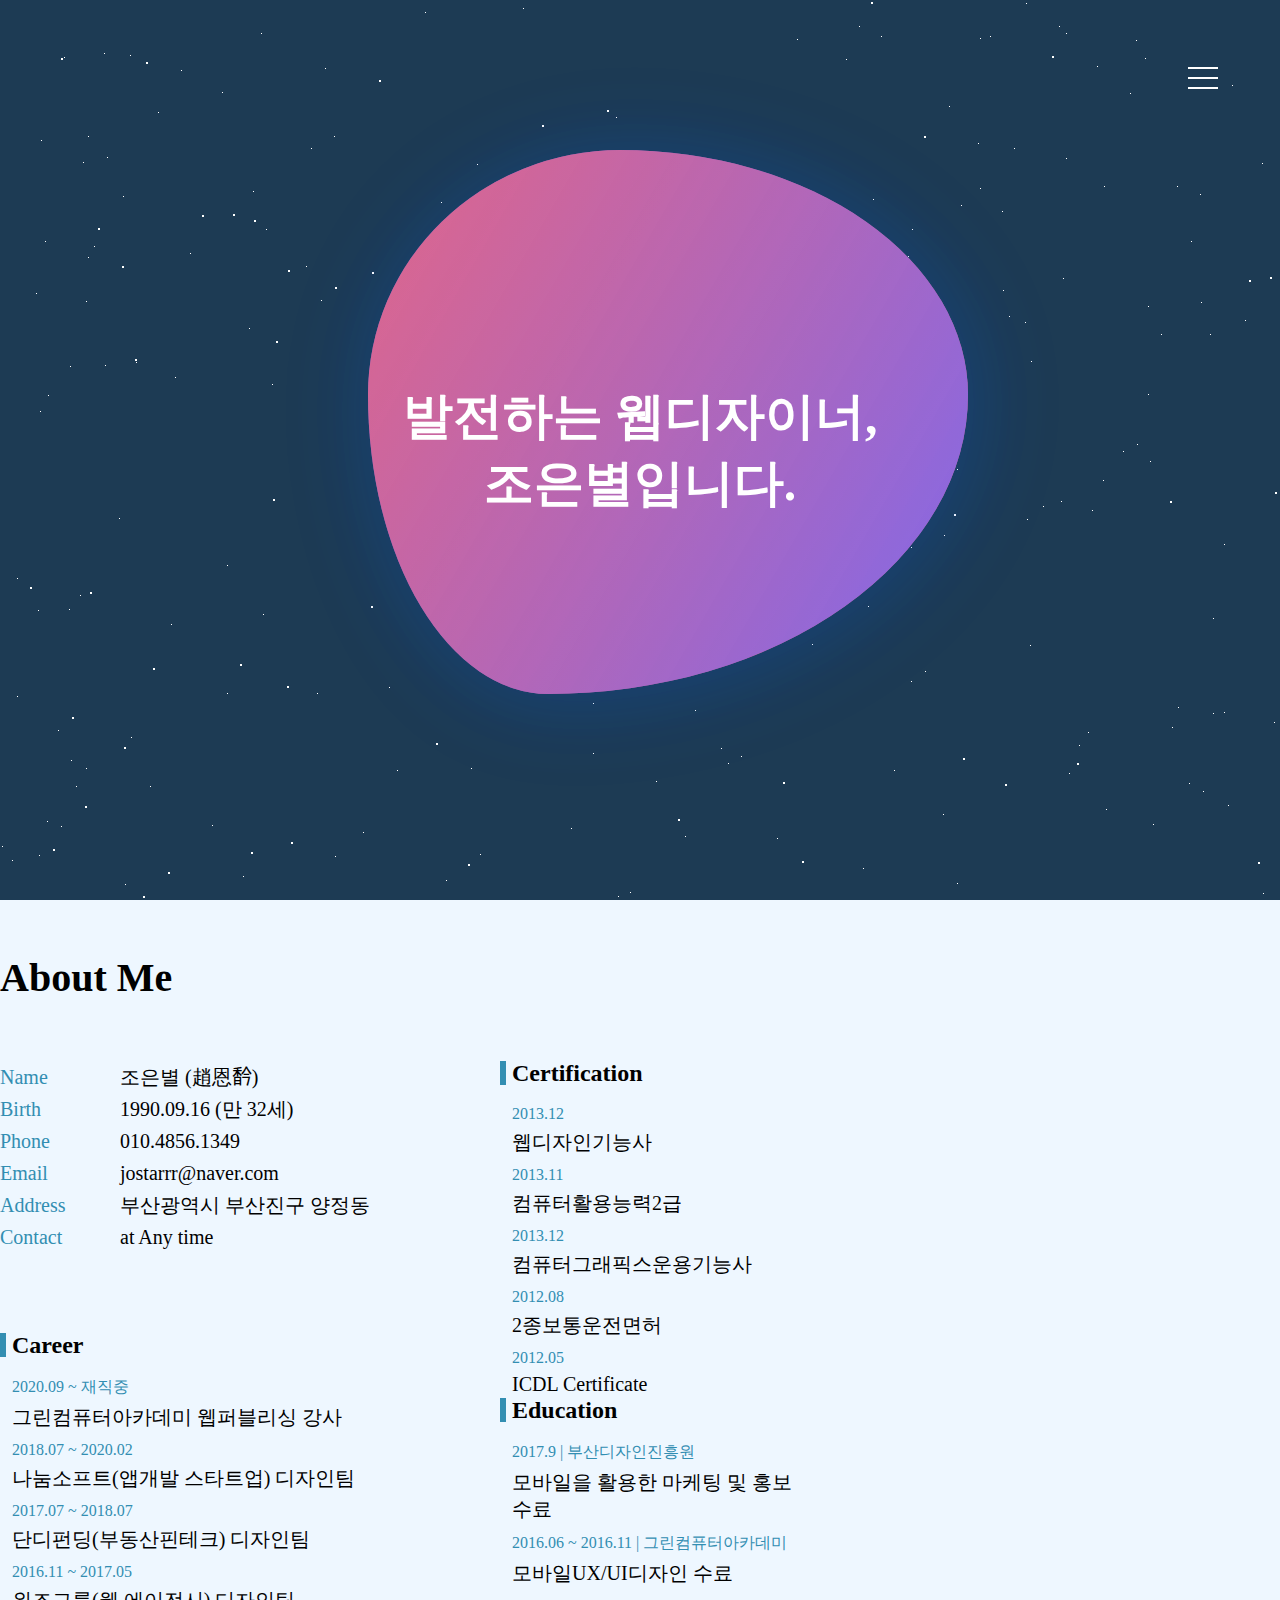
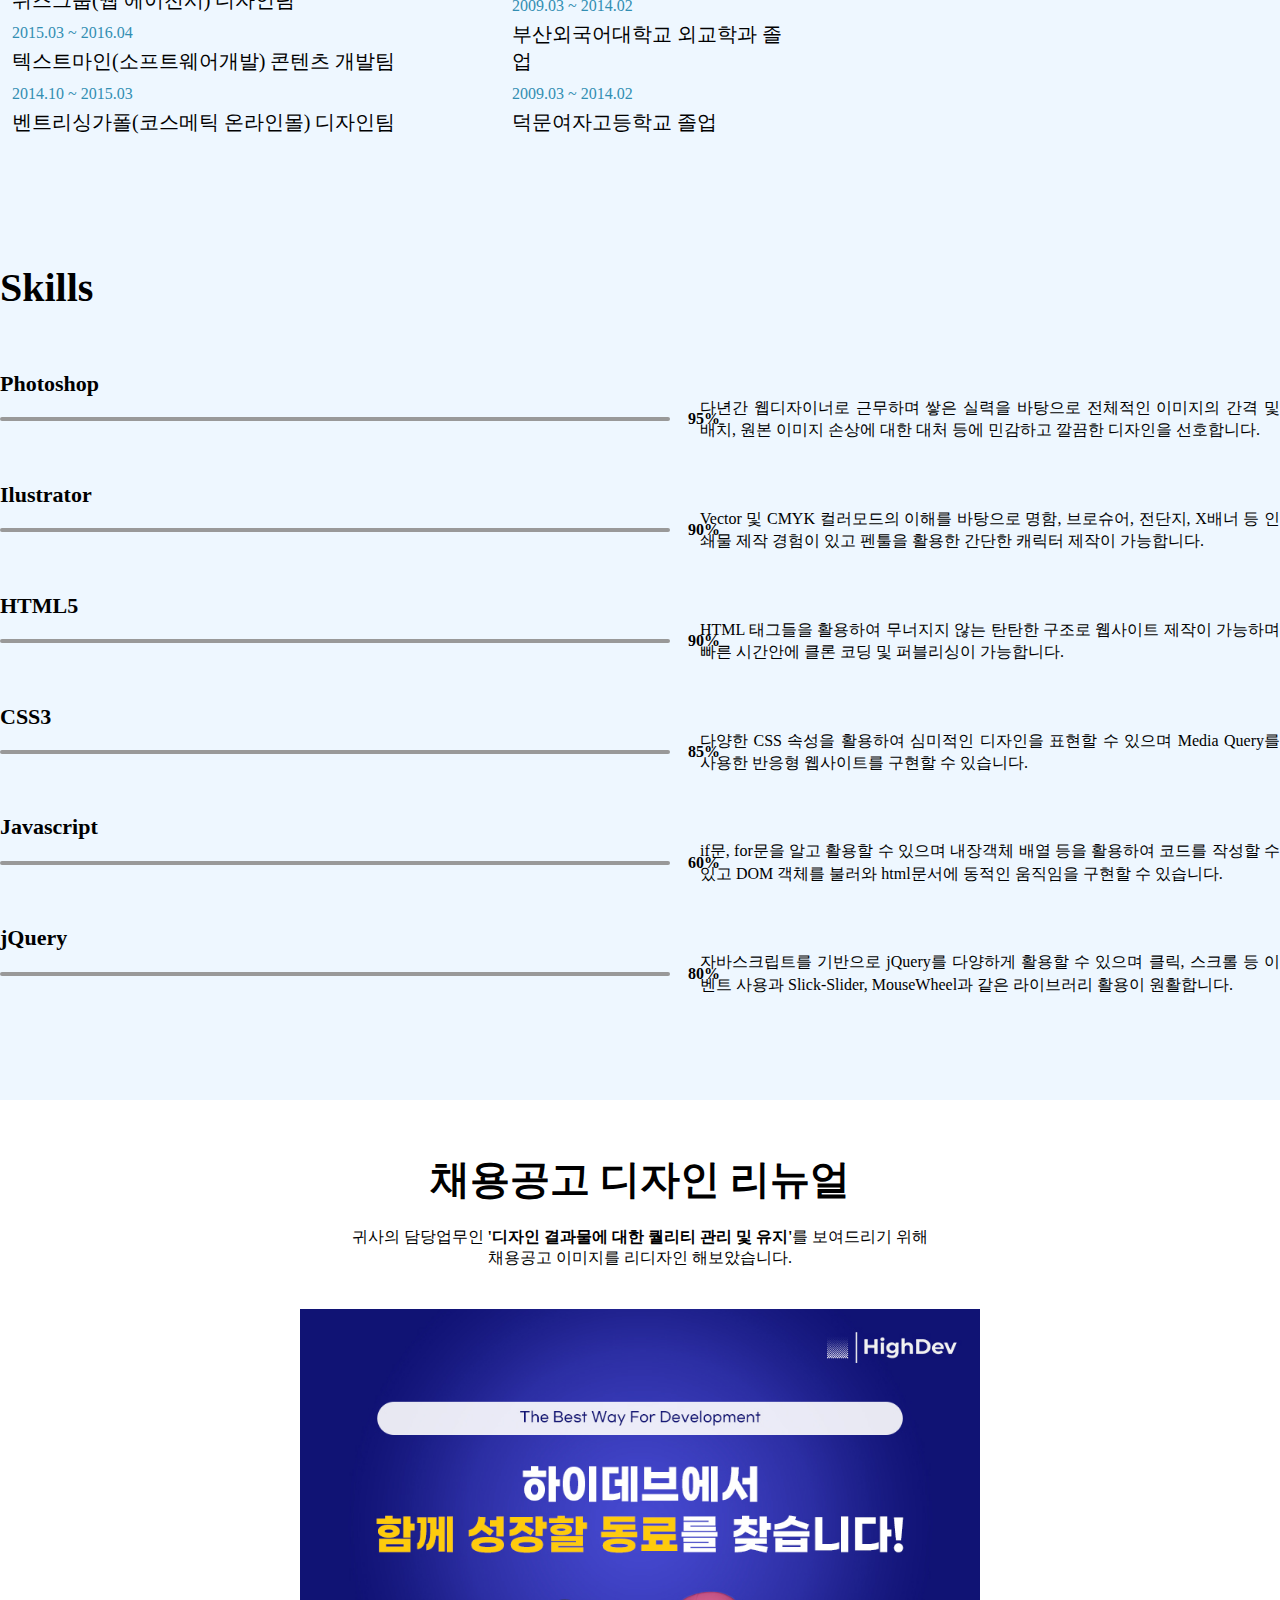
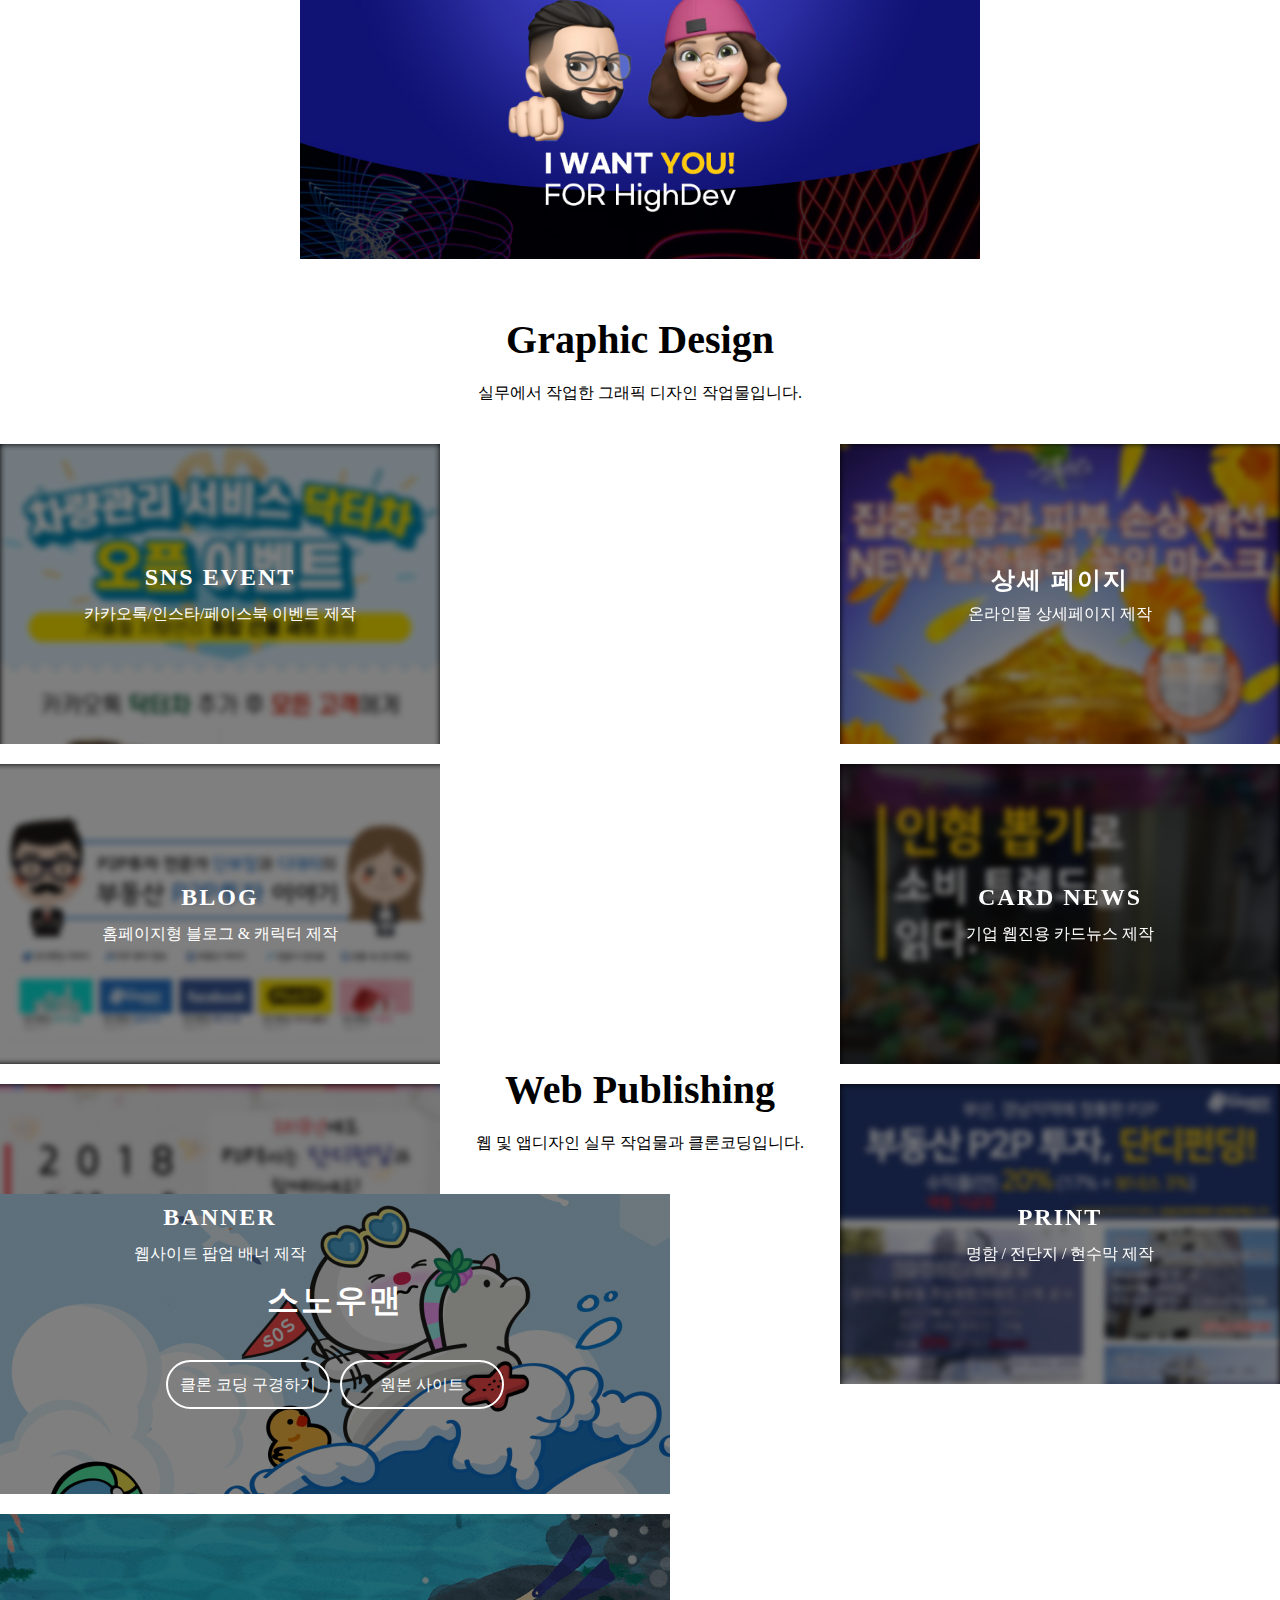
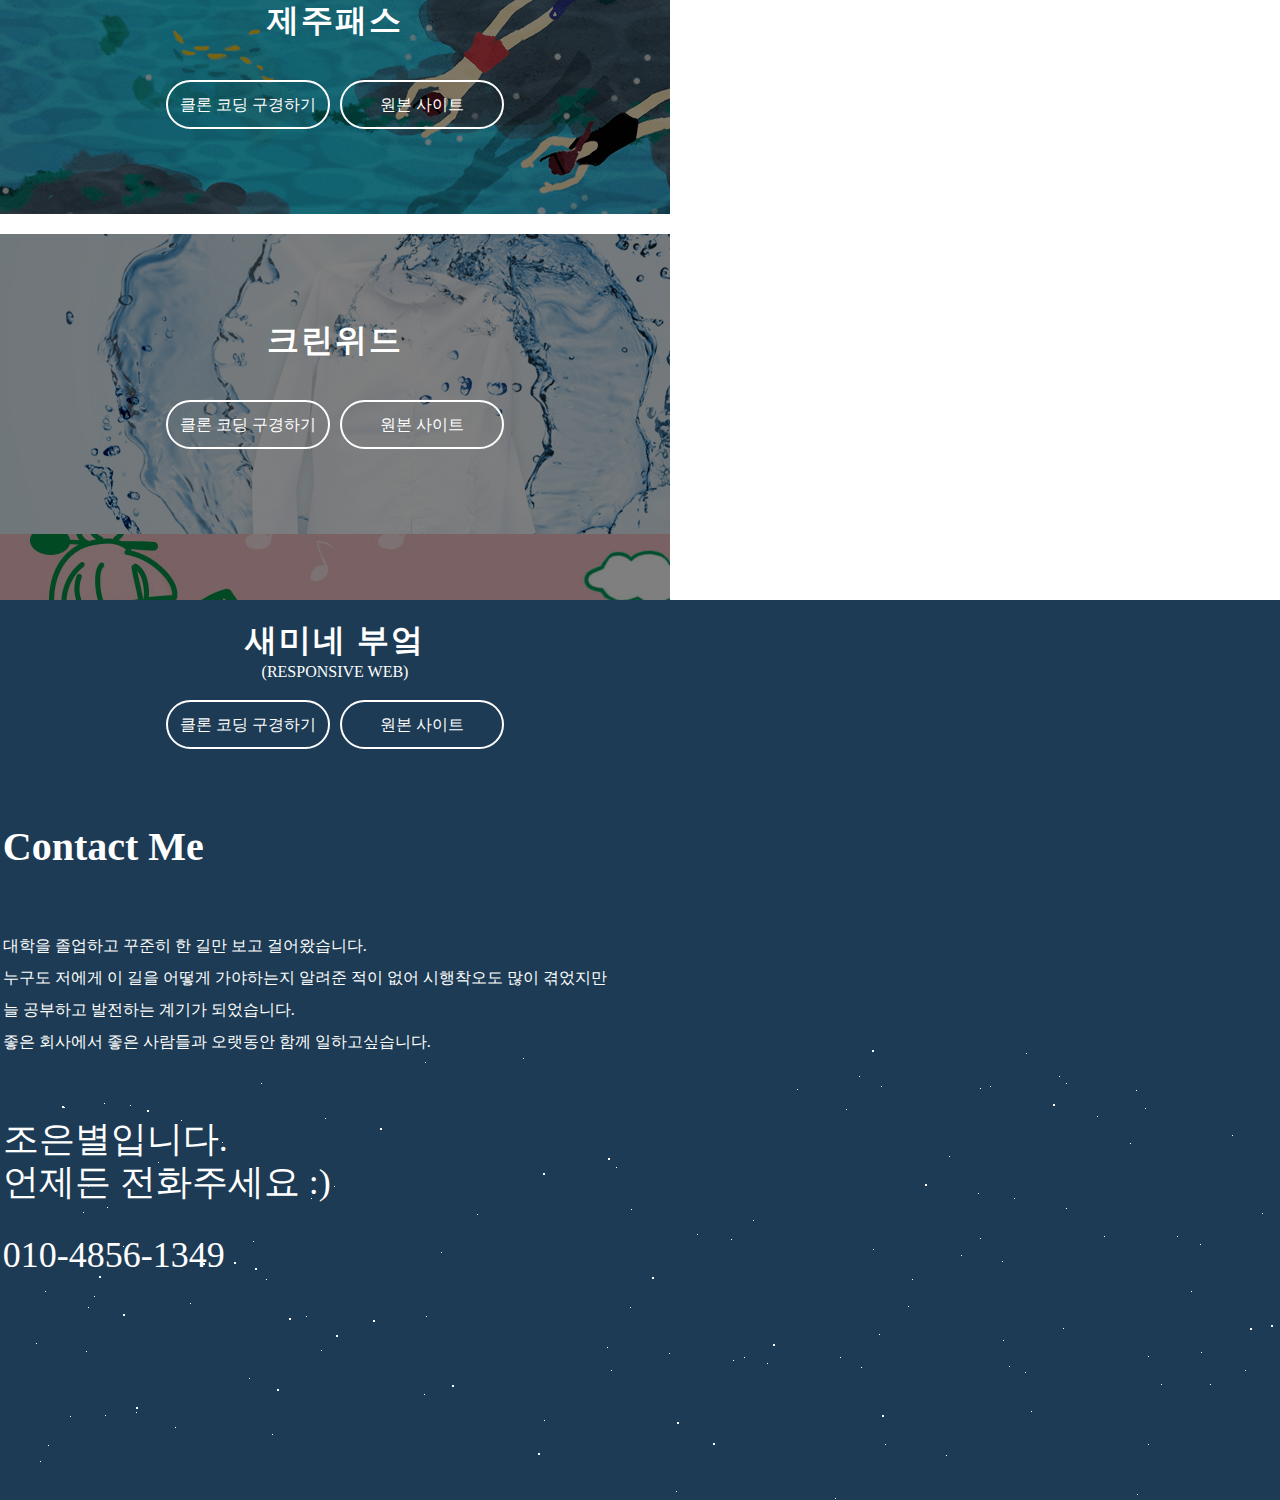
==== commit 8235dd6d: "last" ====
--- a/index.html
+++ b/index.html
@@ -12,7 +12,7 @@
     <script src="js/main.js"></script>
 </head>
 
-<body oncontextmenu="return false" onselectstart="return false">
+<body>
     <div id="wrap">
         <section id="intro">
             <div id='stars'></div>
@@ -116,53 +116,6 @@
         <section id="skills">
             <div class="skills_in">
                 <h2>Skills</h2>
-                <div class="html">
-                    <h4>HTML5</h4>
-                    <div class="skillWrap">
-                        <div class="skillBar">
-                            <div class="bar"></div>
-                            <div class="skill"></div>
-                            <p>95%</p>
-                        </div><!-- skillBar -->
-                        <p class="skillTxt">HTML 태그들을 활용하여 무너지지 않는 탄탄한 구조로 웹사이트 제작이 가능하며 빠른 시간안에 클론 코딩 및 마크업이 가능합니다.</p>
-                    </div>
-                </div>
-                <div class="css">
-                    <h4>CSS3</h4>
-                    <div class="skillWrap">
-                        <div class="skillBar">
-                            <div class="bar"></div>
-                            <div class="skill"></div>
-                            <p>90%</p>
-                        </div><!-- skillBar -->
-                        <p class="skillTxt">다양한 CSS 속성을 활용하여 심미적인 디자인을 표현할 수 있으며 Media Query를 사용한 반응형 웹사이트를 구현할 수 있습니다.
-                        </p>
-                    </div>
-                </div>
-                <div class="java">
-                    <h4>Javascript</h4>
-                    <div class="skillWrap">
-                        <div class="skillBar">
-                            <div class="bar"></div>
-                            <div class="skill"></div>
-                            <p>60%</p>
-                        </div><!-- skillBar -->
-                        <p class="skillTxt">if문, for문을 알고 활용할 수 있으며 내장객체 배열 등을 활용하여 코드를 작성할 수 있고 DOM 객체를 불러와 html문서에 동적인
-                            움직임을 구현할 수 있습니다.</p>
-                    </div>
-                </div>
-                <div class="jq">
-                    <h4>jQuery</h4>
-                    <div class="skillWrap">
-                        <div class="skillBar">
-                            <div class="bar"></div>
-                            <div class="skill"></div>
-                            <p>80%</p>
-                        </div><!-- skillBar -->
-                        <p class="skillTxt">자바스크립트를 기반으로 jQuery를 다양하게 활용할 수 있으며 클릭, 스크롤 등 이벤트 사용과 SlickSlider,
-                            MouseWheel과 같은 라이브러리 활용이 원활합니다.</p>
-                    </div>
-                </div>
                 <div class="photo">
                     <h4>Photoshop</h4>
                     <div class="skillWrap">
@@ -188,9 +141,57 @@
                             제작이 가능합니다.</p>
                     </div>
                 </div>
-            </div>
-        </section>
-        <!-- <section id="highdev">
+                <div class="html">
+                    <h4>HTML5</h4>
+                    <div class="skillWrap">
+                        <div class="skillBar">
+                            <div class="bar"></div>
+                            <div class="skill"></div>
+                            <p>90%</p>
+                        </div><!-- skillBar -->
+                        <p class="skillTxt">HTML 태그들을 활용하여 무너지지 않는 탄탄한 구조로 웹사이트 제작이 가능하며 빠른 시간안에 클론 코딩 및 퍼블리싱이 가능합니다.
+                        </p>
+                    </div>
+                </div>
+                <div class="css">
+                    <h4>CSS3</h4>
+                    <div class="skillWrap">
+                        <div class="skillBar">
+                            <div class="bar"></div>
+                            <div class="skill"></div>
+                            <p>85%</p>
+                        </div><!-- skillBar -->
+                        <p class="skillTxt">다양한 CSS 속성을 활용하여 심미적인 디자인을 표현할 수 있으며 Media Query를 사용한 반응형 웹사이트를 구현할 수 있습니다.
+                        </p>
+                    </div>
+                </div>
+                <div class="java">
+                    <h4>Javascript</h4>
+                    <div class="skillWrap">
+                        <div class="skillBar">
+                            <div class="bar"></div>
+                            <div class="skill"></div>
+                            <p>60%</p>
+                        </div><!-- skillBar -->
+                        <p class="skillTxt">if문, for문을 알고 활용할 수 있으며 내장객체 배열 등을 활용하여 코드를 작성할 수 있고 DOM 객체를 불러와 html문서에 동적인
+                            움직임을 구현할 수 있습니다.</p>
+                    </div>
+                </div>
+                <div class="jq">
+                    <h4>jQuery</h4>
+                    <div class="skillWrap">
+                        <div class="skillBar">
+                            <div class="bar"></div>
+                            <div class="skill"></div>
+                            <p>80%</p>
+                        </div><!-- skillBar -->
+                        <p class="skillTxt">자바스크립트를 기반으로 jQuery를 다양하게 활용할 수 있으며 클릭, 스크롤 등 이벤트 사용과 Slick-Slider,
+                            MouseWheel과 같은 라이브러리 활용이 원활합니다.</p>
+                    </div>
+                </div>
+            </div>
+        </section>
+        <section id="highdev">
             <div class="highdev_in">
                 <h2>
                     채용공고 디자인 리뉴얼
@@ -204,82 +205,92 @@
                 </div>
                 <a href="portfolio/highdev/index.html" target="_blank">자세히보기 ></a>
             </div>
-        </section> -->
-        <section id="work1">
-            <div class="work1_in">
-                <h2>
-                    Responsive Web
-                    <span>반응형 웹사이트 클론코딩과 실무 작업물입니다.</span>
-                </h2>
-                <div class="rsSlider">
-                    <div class="rs01"><a href="#">
-                            <h5>rs01</h5>
-                        </a></div>
-                    <div class="rs02"><a href="#">
-                            <h5>rs01</h5>
-                        </a></div>
-                    <div class="rs03"><a href="#">
-                            <h5>rs01</h5>
-                        </a></div>
-                    <div class="rs04"><a href="#">
-                            <h5>rs01</h5>
-                        </a></div>
-                </div><!-- rsSlider -->
-            </div>
-        </section>
-        <section id="work2">
-            <div class="work2_in">
-                <h2>
-                    UX/UI Design
-                    <span>웹 및 앱디자인 실무 작업물과 클론코딩입니다.</span>
-                </h2>
-                <div class="webSlider">
-                    <div class="web01"><a href="#">
-                            <h5>web01</h5>
-                        </a></div>
-                    <div class="web02"><a href="#">
-                            <h5>web01</h5>
-                        </a></div>
-                    <div class="web03"><a href="#">
-                            <h5>web01</h5>
-                        </a></div>
-                    <div class="web04"><a href="#">
-                            <h5>web01</h5>
-                        </a></div>
-                </div>
-            </div>
-        </section>
-        <section id="work3">
-            <div class="work3_in">
+        </section>
+        <section id="Graphic">
+            <div class="Graphic_in">
                 <h2>
                     Graphic Design
                     <span>실무에서 작업한 그래픽 디자인 작업물입니다.</span>
                 </h2>
                 <div class="designSlider">
                     <div class="desi01"><a href="portfolio/event/index.html" target="_blank">
+                            <img src="img/gr01.png">
                             <h5>SNS EVENT</h5>
+                            <p>카카오톡/인스타/페이스북 이벤트 제작</p>
                             <div class="cover"></div>
                         </a></div>
                     <div class="desi02"><a href="portfolio/detailpage/index.html" target="_blank">
-                            <h5>상세페이지</h5>
+                            <img src="img/gr02.png">
+                            <h5>상세 페이지</h5>
+                            <p>온라인몰 상세페이지 제작</p>
                             <div class="cover"></div>
                         </a></div>
                     <div class="desi03"><a href="portfolio/blogNcharacter/index.html" target="_blank">
+                            <img src="img/gr03.jpg">
                             <h5>BLOG</h5>
+                            <p>홈페이지형 블로그 & 캐릭터 제작</p>
                             <div class="cover"></div>
                         </a></div>
                     <div class="desi04"><a href="portfolio/card/index.html" target="_blank">
+                            <img src="img/gr04.jpg">
                             <h5>CARD NEWS</h5>
+                            <p>기업 웹진용 카드뉴스 제작</p>
                             <div class="cover"></div>
                         </a></div>
                     <div class="desi05"><a href="portfolio/banner/index.html" target="_blank">
+                            <img src="img/gr05.jpg">
                             <h5>BANNER</h5>
+                            <p>웹사이트 팝업 배너 제작</p>
                             <div class="cover"></div>
                         </a></div>
                     <div class="desi06"><a href="portfolio/print/index.html" target="_blank">
+                            <img src="img/gr06.jpg">
                             <h5>PRINT</h5>
-                            <div class="cover"></div>
-                        </a></div>
+                            <p>명함 / 전단지 / 현수막 제작</p>
+                            <div class="cover"></div>
+                        </a></div>
+                </div>
+            </div>
+        </section>
+        <section id="web">
+            <div class="web_in">
+                <h2>
+                    Web Publishing
+                    <span>웹 및 앱디자인 실무 작업물과 클론코딩입니다.</span>
+                </h2>
+                <div class="webSlider">
+                    <div class="web01">
+                        <h5>스노우맨</h5>
+                        <div class="cover"></div>
+                        <div class="btn">
+                            <p class="clone"><a href="portfolio/w_snow/index.html" target="_blank">클론 코딩 구경하기</a></p>
+                            <p class="real"><a href="https://www.snowman.co.kr/" target="_blank">원본 사이트</a></p>
+                        </div>
+                    </div>
+                    <div class="web02">
+                        <h5>제주패스</h5>
+                        <div class="cover"></div>
+                        <div class="btn">
+                            <p class="clone"><a href="portfolio/w_jeju/index.html" target="_blank">클론 코딩 구경하기</a></p>
+                            <p class="real"><a href="https://rentcar.jejupass.com/" target="_blank">원본 사이트</a></p>
+                        </div>
+                    </div>
+                    <div class="web03">
+                        <h5>크린위드</h5>
+                        <div class="cover"></div>
+                        <div class="btn">
+                            <p class="clone"><a href="portfolio/w_clean/index.html" target="_blank">클론 코딩 구경하기</a></p>
+                            <p class="real"><a href="http://www.cleanwith.com/" target="_blank">원본 사이트</a></p>
+                        </div>
+                    </div>
+                    <div class="web04">
+                        <h5>새미네 부엌<span>(RESPONSIVE WEB)</span></h5>
+                        <div class="cover"></div>
+                        <div class="btn">
+                            <p class="clone"><a href="portfolio/rs_semi/index.html" target="_blank">클론 코딩 구경하기</a></p>
+                            <p class="real"><a href="https://www.semie.cooking/" target="_blank">원본 사이트</a></p>
+                        </div>
+                    </div>
                 </div>
             </div>
         </section>
--- a/css/style.css
+++ b/css/style.css
@@ -403,11 +403,11 @@
 }
 
 .skills_in .html .skillBar .skill.on {
-    width: 95%;
+    width: 90%;
 }
 
 .skills_in .css .skillBar .skill.on {
-    width: 90%;
+    width: 85%;
 }
 
 .skills_in .java .skillBar .skill.on {
@@ -467,16 +467,43 @@
     display: block;
     width: 125px;
     height: 40px;
-    background: pink;
+    color: #fff;
     text-align: center;
     line-height: 40px;
     margin: 0 auto;
     border-radius: 30px;
+    animation: btn_colors 10s ease-in infinite alternate;
+}
+
+@keyframes btn_colors {
+    0% {
+        background-color: #328eb2;
+    }
+
+    20% {
+        background-color: #fe5196;
+    }
+
+    40% {
+        background-color: #f7ff71;
+    }
+
+    60% {
+        background-color: #ff656b;
+    }
+
+    80% {
+        background-color: #7169f9;
+    }
+
+    100% {
+        background-color: #ff7c6d;
+    }
 }
 
 .highdev_in .thumb {
     width: 680px;
-    height: 500px;
+    height: 550px;
     background-color: pink;
     margin: 0 auto 50px auto;
     position: relative;
@@ -495,6 +522,7 @@
     animation: scroll 30s linear infinite alternate;
     position: absolute;
     left: 0;
+    /* filter: blur(5px); */
 }
 
 @keyframes scroll {
@@ -507,17 +535,19 @@
     }
 }
 
-#work1 {
+/* 하이데브 리뉴얼 */
+
+#Graphic {
     display: flex;
     align-items: center;
 }
 
-#work1 h2 {
+#Graphic h2 {
     text-align: center;
     margin-bottom: 40px;
 }
 
-#work1 h2 span {
+#Graphic h2 span {
     display: block;
     font-size: 16px;
     font-family: 'Pretendard-Regular';
@@ -525,41 +555,90 @@
     font-weight: normal;
 }
 
-.work1_in {
+.Graphic_in {
     width: 1360px;
     margin: 0 auto;
 }
 
-.work1_in .rsSlider {
+.Graphic_in .designSlider {
     display: flex;
     justify-content: space-between;
     flex-wrap: wrap;
 }
 
-.work1_in .rsSlider>div {
-    width: 670px;
+.Graphic_in .designSlider>div {
+    width: 440px;
     height: 300px;
-    background-color: #fe5196;
-}
-
-.work1_in .rsSlider>div:nth-child(1),
-.work1_in .rsSlider>div:nth-child(2) {
+    background-color: #000;
+    overflow: hidden;
+    position: relative;
+}
+
+.Graphic_in .designSlider>div img {
+    width: 100%;
+    height: auto;
+    filter: blur(3px);
+}
+
+.Graphic_in .designSlider>div:nth-child(5) img,
+.Graphic_in .designSlider>div:nth-child(3) img {
+    height: 100%;
+    width: auto;
+    margin-left: -30px;
+}
+
+.Graphic_in .designSlider>div h5 {
+    color: #fff;
+    font-size: 24px;
+    position: absolute;
+    top: 120px;
+    left: 0;
+    width: 100%;
+    text-align: center;
+    z-index: 100;
+    letter-spacing: 2px;
+    opacity: 1;
+    transition: all 0.5s;
+}
+
+.Graphic_in .designSlider>div p {
+    color: #fff;
+    position: absolute;
+    top: 160px;
+    left: 0;
+    width: 100%;
+    text-align: center;
+    z-index: 100;
+}
+
+.Graphic_in .designSlider>div .cover {
+    width: 100%;
+    height: 100%;
+    position: absolute;
+    top: 0;
+    left: 0;
+    background-color: rgba(0, 0, 0, 0.5);
+}
+
+.Graphic_in .designSlider>div:nth-child(1),
+.Graphic_in .designSlider>div:nth-child(2),
+.Graphic_in .designSlider>div:nth-child(3) {
     margin-bottom: 20px;
 }
 
-/*************** work01 ***************/
-
-#work2 {
+/*************** work03 ***************/
+
+#web {
     display: flex;
     align-items: center;
 }
 
-#work2 h2 {
+#web h2 {
     text-align: center;
     margin-bottom: 40px;
 }
 
-#work2 h2 span {
+#web h2 span {
     display: block;
     font-size: 16px;
     font-family: 'Pretendard-Regular';
@@ -567,81 +646,73 @@
     font-weight: normal;
 }
 
-.work2_in {
+.web_in {
     width: 1360px;
     margin: 0 auto;
 }
 
-.work2_in .webSlider {
+.web_in .webSlider {
     display: flex;
     justify-content: space-between;
     flex-wrap: wrap;
 }
 
-.work2_in .webSlider>div {
+.web_in .webSlider>div {
     width: 670px;
     height: 300px;
     background-color: #7169f9;
-}
-
-.work2_in .webSlider>div:nth-child(1),
-.work2_in .webSlider>div:nth-child(2) {
-    margin-bottom: 20px;
-}
-
-/*************** work02 ***************/
-
-#work3 {
-    display: flex;
-    align-items: center;
-}
-
-#work3 h2 {
-    text-align: center;
-    margin-bottom: 40px;
-}
-
-#work3 h2 span {
-    display: block;
-    font-size: 16px;
-    font-family: 'Pretendard-Regular';
-    margin-top: 20px;
-    font-weight: normal;
-}
-
-.work3_in {
-    width: 1360px;
-    margin: 0 auto;
-}
-
-.work3_in .designSlider {
-    display: flex;
-    justify-content: space-between;
-    flex-wrap: wrap;
-}
-
-.work3_in .designSlider>div {
-    width: 440px;
-    height: 300px;
-    background-color: #ff7c6d;
-    background: url(../img/saramin.jpg) no-repeat center center / 100% auto;
-    overflow: hidden;
     position: relative;
 }
 
-.work3_in .designSlider>div h5 {
-    color: #fff;
-    font-size: 24px;
-    position: absolute;
-    top: 50%;
+.web_in .webSlider>div h5 {
+    font-size: 32px;
+    color: #fff;
+    letter-spacing: 2px;
+    position: absolute;
+    top: 85px;
     left: 0;
+    z-index: 11;
     width: 100%;
     text-align: center;
-    transform: translateY(-50%);
-    z-index: 100;
-}
-
-.work3_in .designSlider>div .cover {
+    /*  background-color: rgba(255, 255, 255, 0.6);
+    padding: 10px 0; */
+}
+
+.web_in .webSlider>div .btn {
+    display: flex;
+    position: absolute;
+    bottom: 85px;
+    left: 50%;
+    transform: translateX(-50%);
+    z-index: 11;
+}
+
+.web_in .webSlider>div .clone a {
+    display: block;
+    width: 160px;
+    height: 45px;
+    border-radius: 30px;
+    border: 2px solid #fff;
+    text-align: center;
+    line-height: 45px;
+    margin-right: 10px;
+    color: #fff;
+    animation: btn_colors 10s ease-in infinite alternate;
+}
+
+.web_in .webSlider>div .real a {
+    display: block;
+    width: 160px;
+    height: 45px;
+    border-radius: 30px;
+    border: 2px solid #fff;
+    text-align: center;
+    line-height: 45px;
+    color: #fff;
+}
+
+
+.web_in .webSlider>div .cover {
     width: 100%;
     height: 100%;
     background-color: rgba(0, 0, 0, 0.5);
@@ -650,13 +721,39 @@
     left: 0;
 }
 
-.work3_in .designSlider>div:nth-child(1),
-.work3_in .designSlider>div:nth-child(2),
-.work3_in .designSlider>div:nth-child(3) {
+.web_in .webSlider>div:hover .cover {
+    background-color: rgba(0, 0, 0, 0.3);
+}
+
+.web_in .webSlider>div:nth-child(1),
+.web_in .webSlider>div:nth-child(2) {
     margin-bottom: 20px;
 }
 
-/*************** work03 ***************/
+.webSlider .web01 {
+    background: url(../img/snow.jpg) no-repeat -400px -130px;
+}
+
+.webSlider .web02 {
+    background: url(../img/jeju.png) no-repeat -60px -350px;
+}
+
+.webSlider .web03 {
+    background: url(../img/clean.jpg) no-repeat -800px -250px;
+}
+
+.webSlider .web04 {
+    background: url(../img/semi.jpg) no-repeat -30px -380px;
+}
+
+.webSlider .web04 h5 span {
+    display: block;
+    font-size: 16px;
+    font-weight: normal;
+    letter-spacing: 0;
+}
+
+/*************** work02 ***************/
 
 #contact {
     background-color: rgb(29, 59, 84);
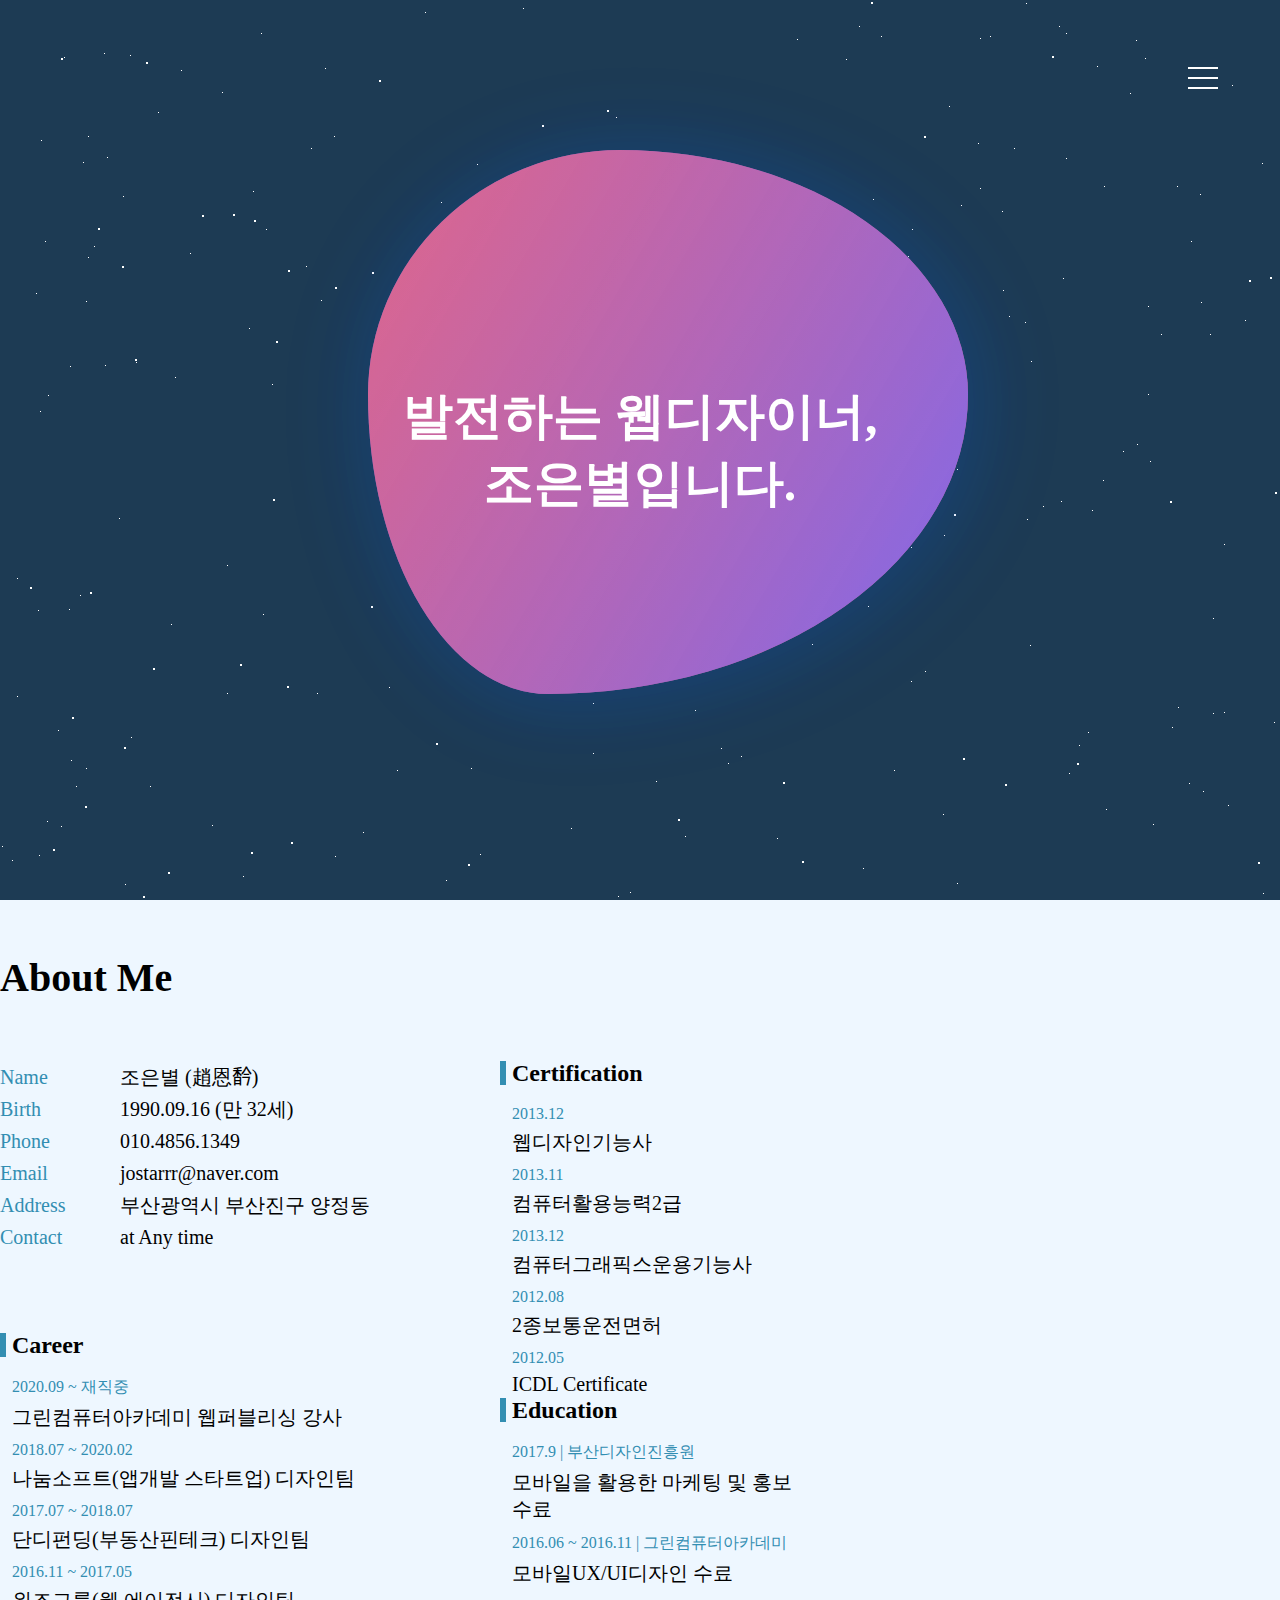
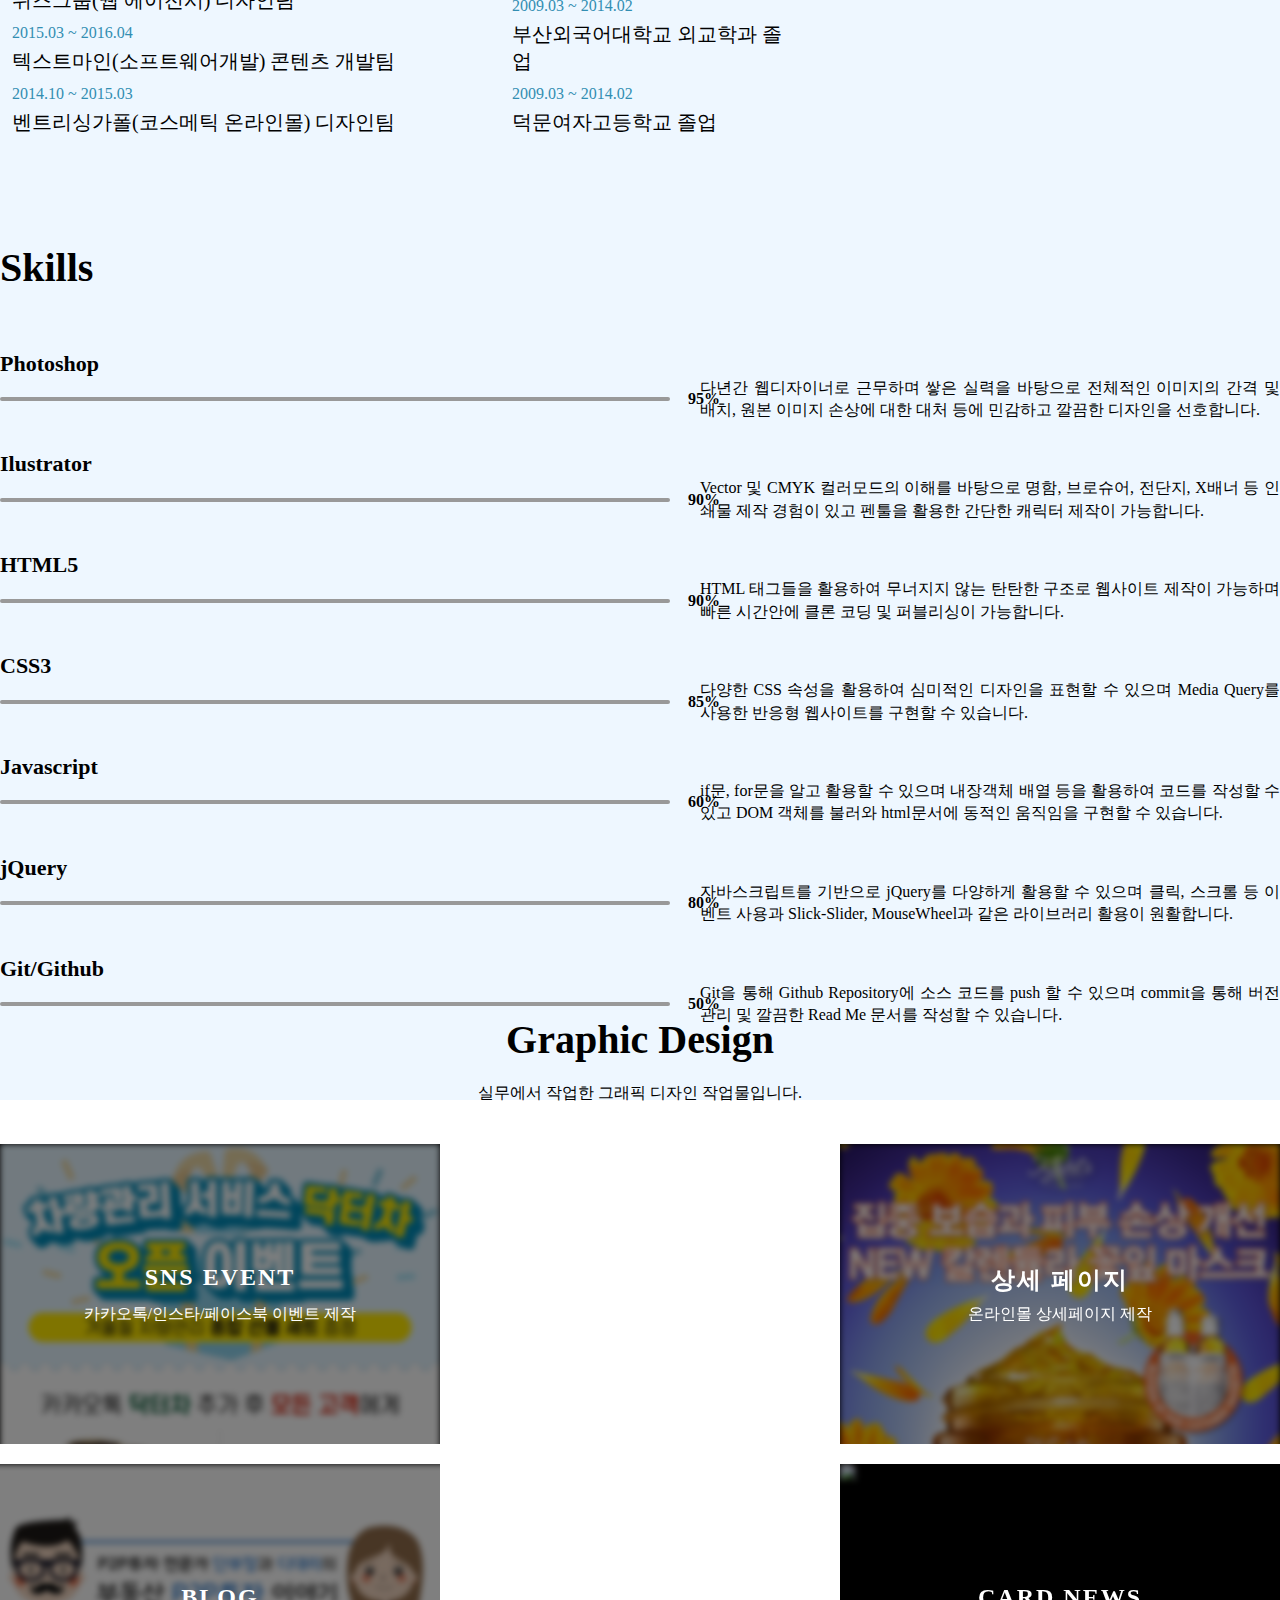
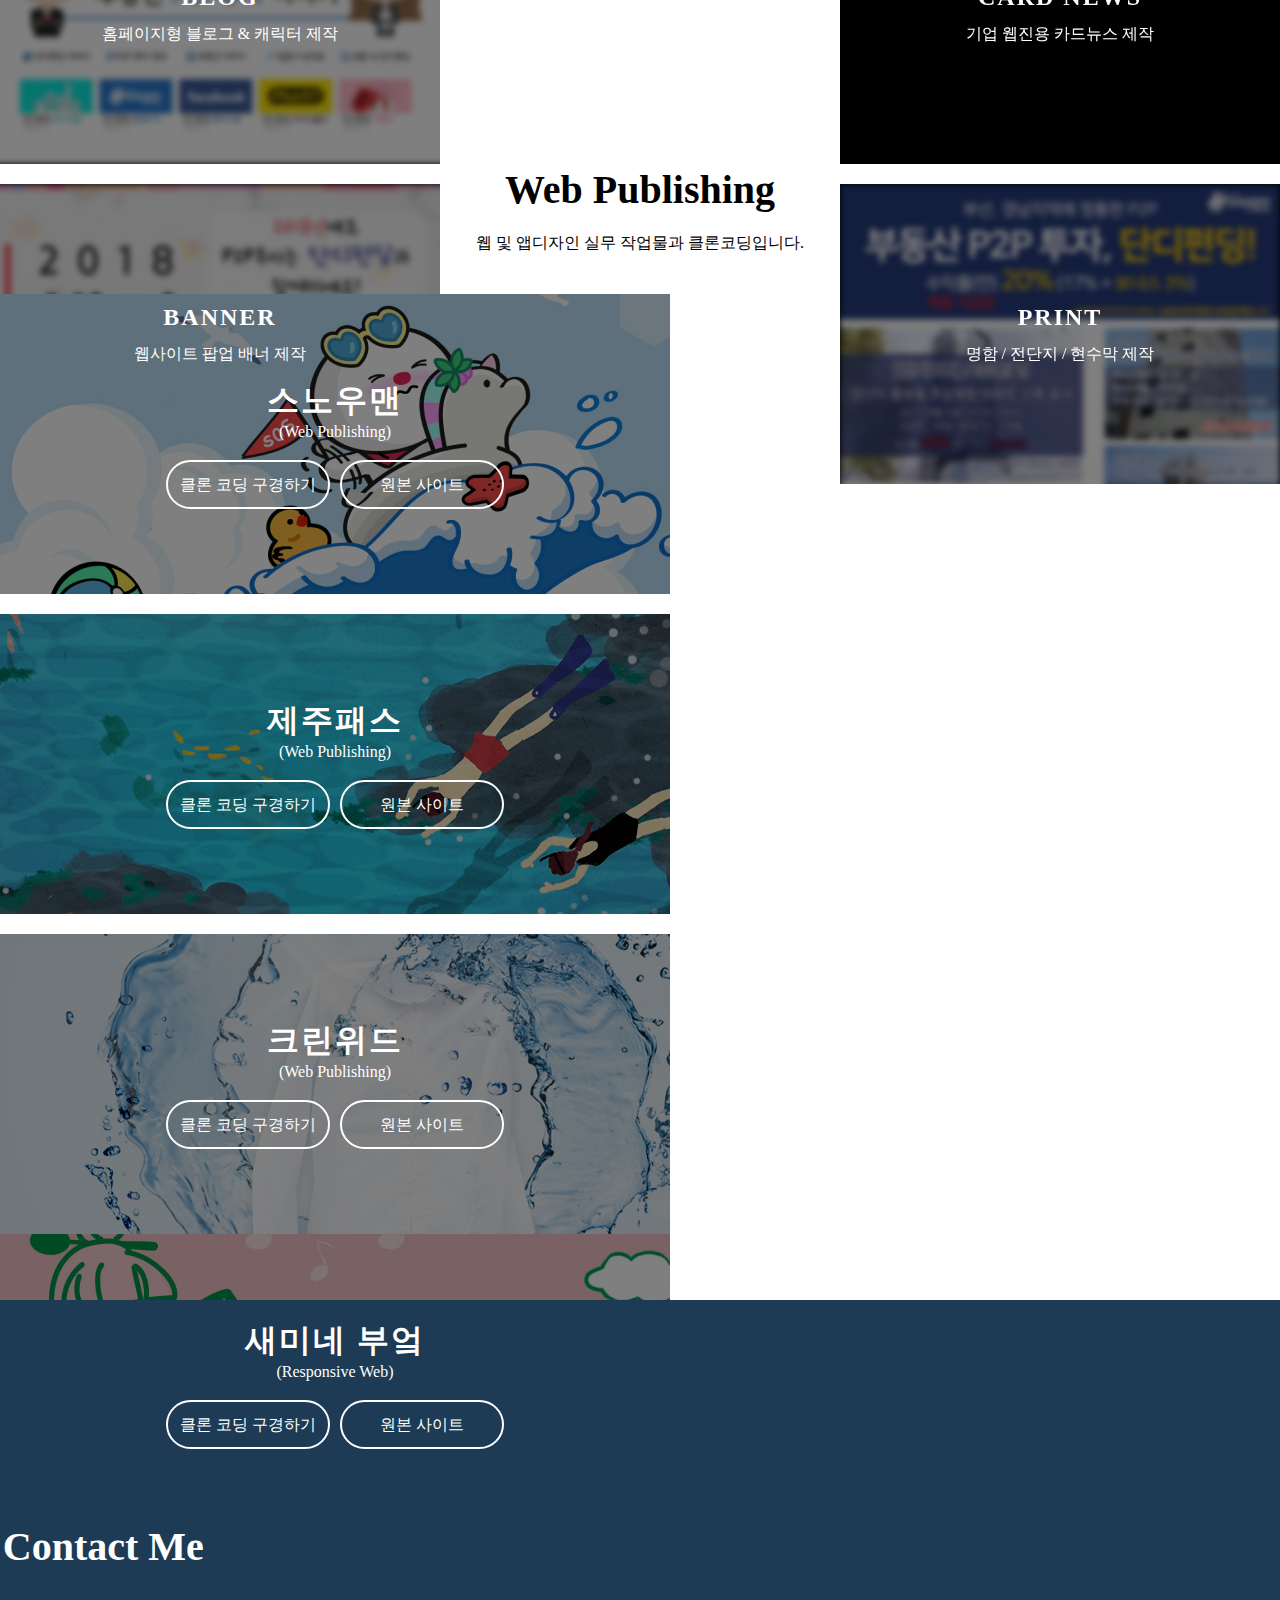
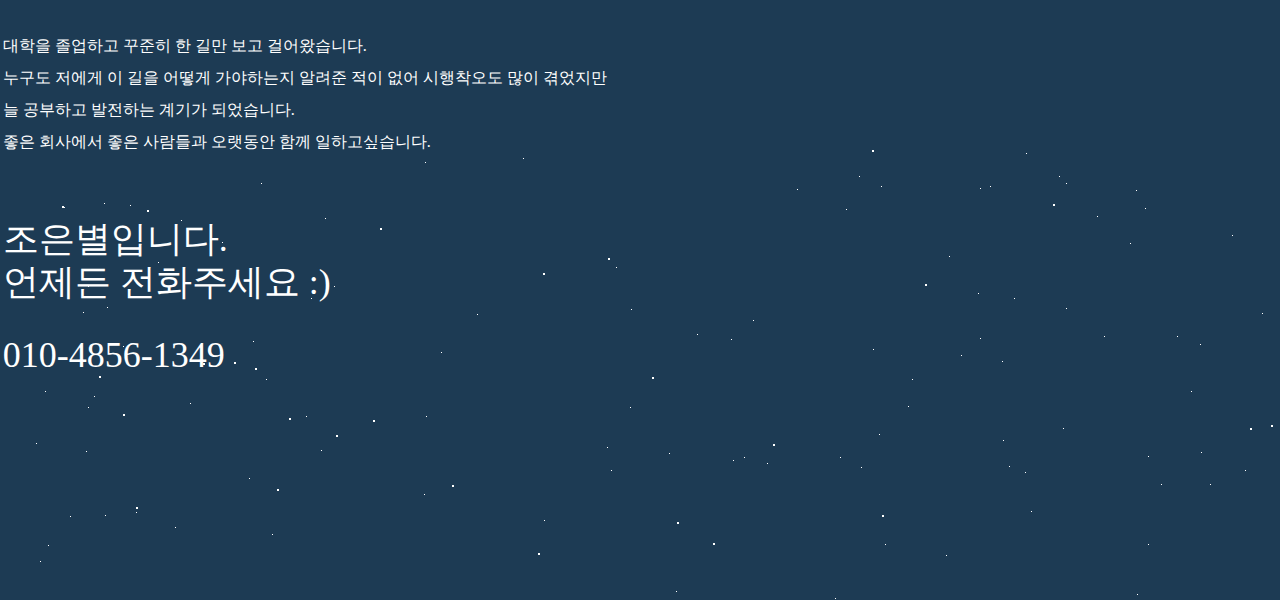
==== commit 27b6a0af: "public" ====
--- a/index.html
+++ b/index.html
@@ -189,21 +189,18 @@
                             MouseWheel과 같은 라이브러리 활용이 원활합니다.</p>
                     </div>
                 </div>
-            </div>
-        </section>
-        <section id="highdev">
-            <div class="highdev_in">
-                <h2>
-                    채용공고 디자인 리뉴얼
-                    <span>
-                        귀사의 담당업무인 <strong>'디자인 결과물에 대한 퀄리티 관리 및 유지'</strong>를 보여드리기 위해<br>
-                        채용공고 이미지를 리디자인 해보았습니다.
-                    </span>
-                </h2>
-                <div class="thumb">
-                    <img src="img/saramin.jpg">
-                </div>
-                <a href="portfolio/highdev/index.html" target="_blank">자세히보기 ></a>
+                <div class="git">
+                    <h4>Git/Github</h4>
+                    <div class="skillWrap">
+                        <div class="skillBar">
+                            <div class="bar"></div>
+                            <div class="skill"></div>
+                            <p>50%</p>
+                        </div><!-- skillBar -->
+                        <p class="skillTxt">Git을 통해 Github Repository에 소스 코드를 push 할 수 있으며 commit을 통해 버전 관리 및 깔끔한 Read
+                            Me 문서를 작성할 수 있습니다.</p>
+                    </div>
+                </div>
             </div>
         </section>
         <section id="Graphic">
@@ -232,7 +229,7 @@
                             <div class="cover"></div>
                         </a></div>
                     <div class="desi04"><a href="portfolio/card/index.html" target="_blank">
-                            <img src="img/gr04.jpg">
+                            <img src="img/gr04.png">
                             <h5>CARD NEWS</h5>
                             <p>기업 웹진용 카드뉴스 제작</p>
                             <div class="cover"></div>
@@ -260,7 +257,7 @@
                 </h2>
                 <div class="webSlider">
                     <div class="web01">
-                        <h5>스노우맨</h5>
+                        <h5>스노우맨<span>(Web Publishing)</span></h5>
                         <div class="cover"></div>
                         <div class="btn">
                             <p class="clone"><a href="portfolio/w_snow/index.html" target="_blank">클론 코딩 구경하기</a></p>
@@ -268,7 +265,7 @@
                         </div>
                     </div>
                     <div class="web02">
-                        <h5>제주패스</h5>
+                        <h5>제주패스<span>(Web Publishing)</span></h5>
                         <div class="cover"></div>
                         <div class="btn">
                             <p class="clone"><a href="portfolio/w_jeju/index.html" target="_blank">클론 코딩 구경하기</a></p>
@@ -276,7 +273,7 @@
                         </div>
                     </div>
                     <div class="web03">
-                        <h5>크린위드</h5>
+                        <h5>크린위드<span>(Web Publishing)</span></h5>
                         <div class="cover"></div>
                         <div class="btn">
                             <p class="clone"><a href="portfolio/w_clean/index.html" target="_blank">클론 코딩 구경하기</a></p>
@@ -284,7 +281,7 @@
                         </div>
                     </div>
                     <div class="web04">
-                        <h5>새미네 부엌<span>(RESPONSIVE WEB)</span></h5>
+                        <h5>새미네 부엌<span>(Responsive Web)</span></h5>
                         <div class="cover"></div>
                         <div class="btn">
                             <p class="clone"><a href="portfolio/rs_semi/index.html" target="_blank">클론 코딩 구경하기</a></p>
@@ -323,9 +320,8 @@
                 <div><a href="#intro">HOME</a></div>
                 <div><a href="#about">ABOUT ME</a></div>
                 <div><a href="#skills">SKILLS</a></div>
-                <div><a href="#work1">RESPONSIVE WEB</a></div>
-                <div><a href="#work2">UX/UI DESIGN</a></div>
-                <div><a href="#work3">GRAPHIC DEISGN</a></div>
+                <div><a href="#Graphic">Graphic Design</a></div>
+                <div><a href="#web">Web Publishing</a></div>
                 <div><a href="#contact">CONTACT</a></div>
             </nav>
         </div>
--- a/css/style.css
+++ b/css/style.css
@@ -360,7 +360,7 @@
 }
 
 .skills_in>div {
-    margin-bottom: 40px;
+    margin-bottom: 30px;
 }
 
 .skills_in>div h4 {
@@ -399,7 +399,7 @@
     left: 0;
     top: 50%;
     transform: translateY(-50%);
-    transition: width 3s;
+    transition: width 3s ease;
 }
 
 .skills_in .html .skillBar .skill.on {
@@ -424,6 +424,10 @@
 
 .skills_in .ilu .skillBar .skill.on {
     width: 90%;
+}
+
+.skills_in .git .skillBar .skill.on {
+    width: 50%;
 }
 
 .skills_in>div .skillBar p {
@@ -439,103 +443,6 @@
     text-align: justify;
     line-height: 1.4em;
 }
-
-#highdev {
-    display: flex;
-    align-items: center;
-}
-
-#highdev h2 {
-    text-align: center;
-    margin-bottom: 40px;
-}
-
-#highdev h2 span {
-    display: block;
-    font-size: 16px;
-    font-family: 'Pretendard-Regular';
-    margin-top: 20px;
-    font-weight: normal;
-}
-
-.highdev_in {
-    width: 1360px;
-    margin: 0 auto;
-}
-
-.highdev_in>a {
-    display: block;
-    width: 125px;
-    height: 40px;
-    color: #fff;
-    text-align: center;
-    line-height: 40px;
-    margin: 0 auto;
-    border-radius: 30px;
-    animation: btn_colors 10s ease-in infinite alternate;
-}
-
-@keyframes btn_colors {
-    0% {
-        background-color: #328eb2;
-    }
-
-    20% {
-        background-color: #fe5196;
-    }
-
-    40% {
-        background-color: #f7ff71;
-    }
-
-    60% {
-        background-color: #ff656b;
-    }
-
-    80% {
-        background-color: #7169f9;
-    }
-
-    100% {
-        background-color: #ff7c6d;
-    }
-}
-
-.highdev_in .thumb {
-    width: 680px;
-    height: 550px;
-    background-color: pink;
-    margin: 0 auto 50px auto;
-    position: relative;
-    overflow: hidden;
-}
-
-.highdev_in .thumb a {
-    display: block;
-    width: 100%;
-    height: 100%;
-}
-
-.highdev_in .thumb img {
-    width: 680px;
-    height: 4482px;
-    animation: scroll 30s linear infinite alternate;
-    position: absolute;
-    left: 0;
-    /* filter: blur(5px); */
-}
-
-@keyframes scroll {
-    0% {
-        top: 0;
-    }
-
-    100% {
-        top: -3982px;
-    }
-}
-
-/* 하이데브 리뉴얼 */
 
 #Graphic {
     display: flex;
@@ -746,7 +653,7 @@
     background: url(../img/semi.jpg) no-repeat -30px -380px;
 }
 
-.webSlider .web04 h5 span {
+.webSlider>div h5 span {
     display: block;
     font-size: 16px;
     font-weight: normal;
@@ -848,12 +755,12 @@
     top: 50%;
     transform: translateY(-50%);
     left: 200px;
-    width: 851px;
+    width: 700px;
     transition: left 0.8s;
 }
 
 #menu.slide nav {
-    left: -840px;
+    left: -700px;
 }
 
 #menu nav>div {
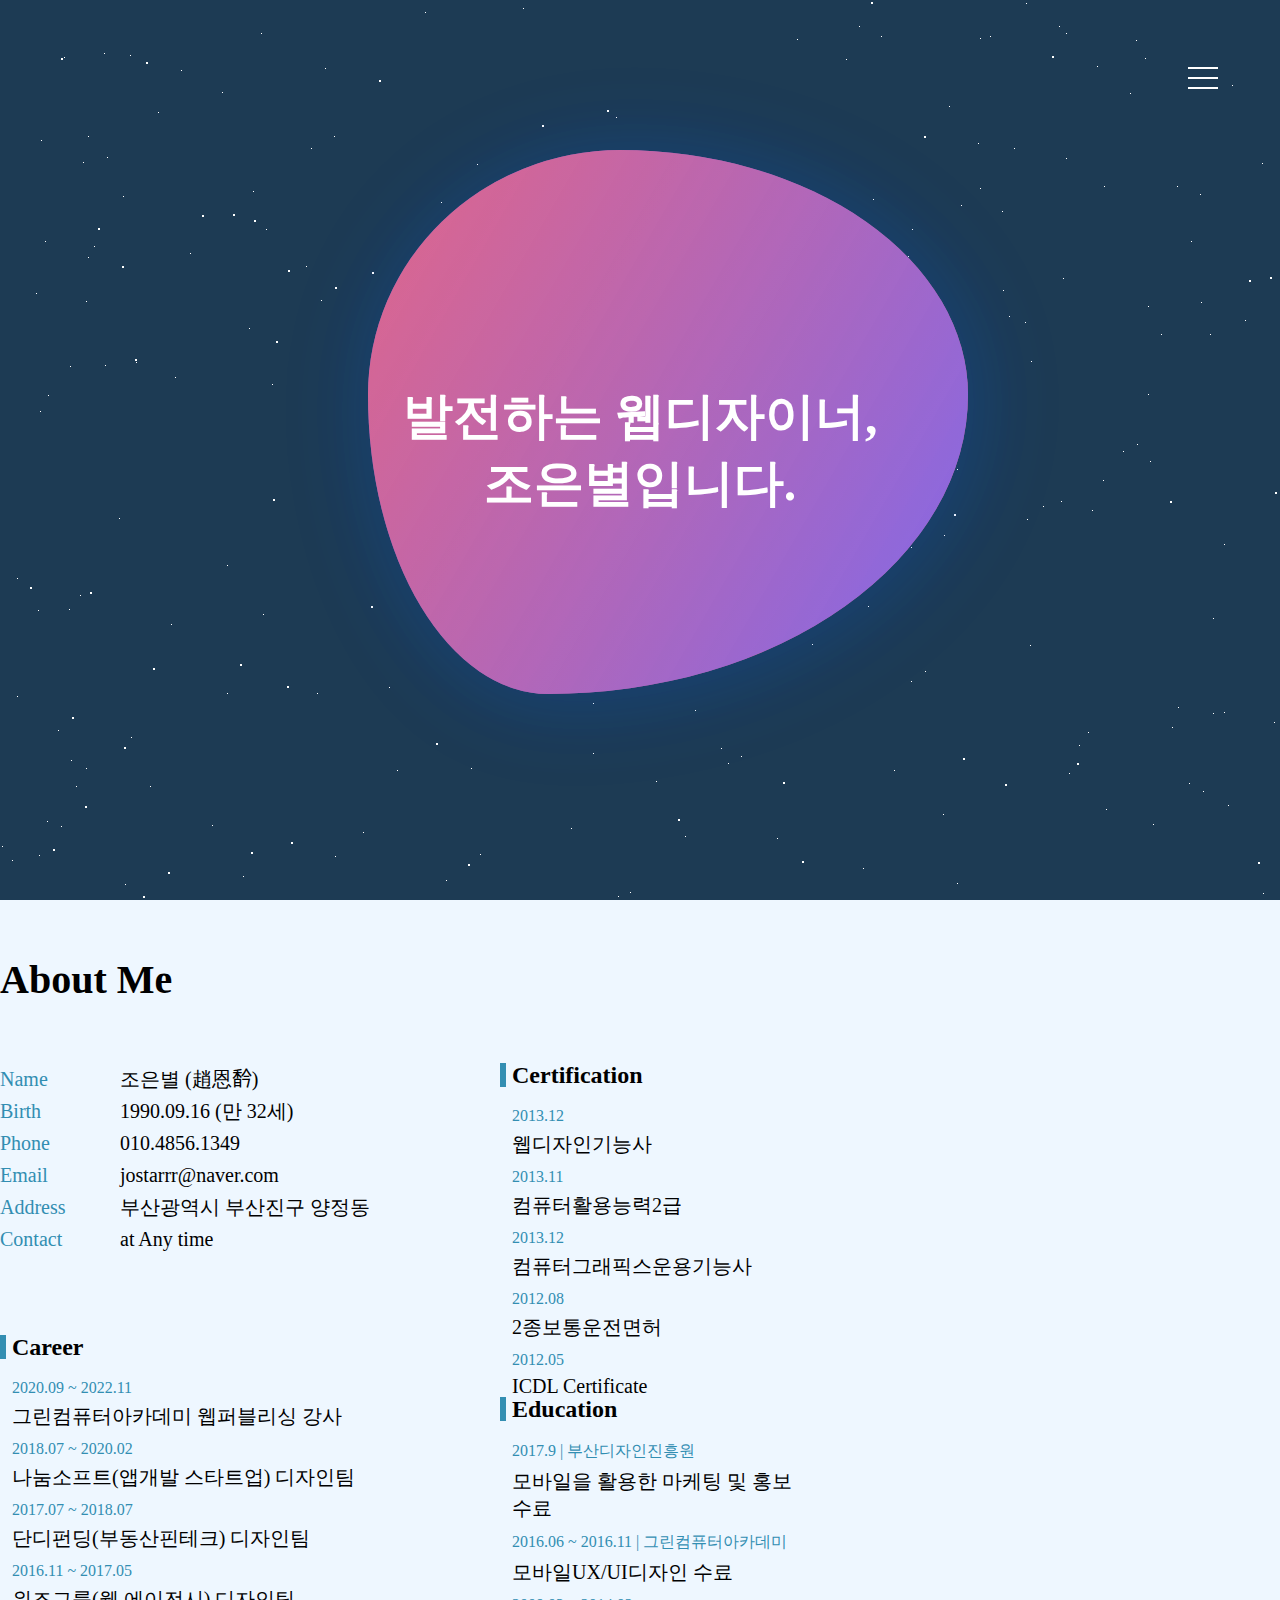
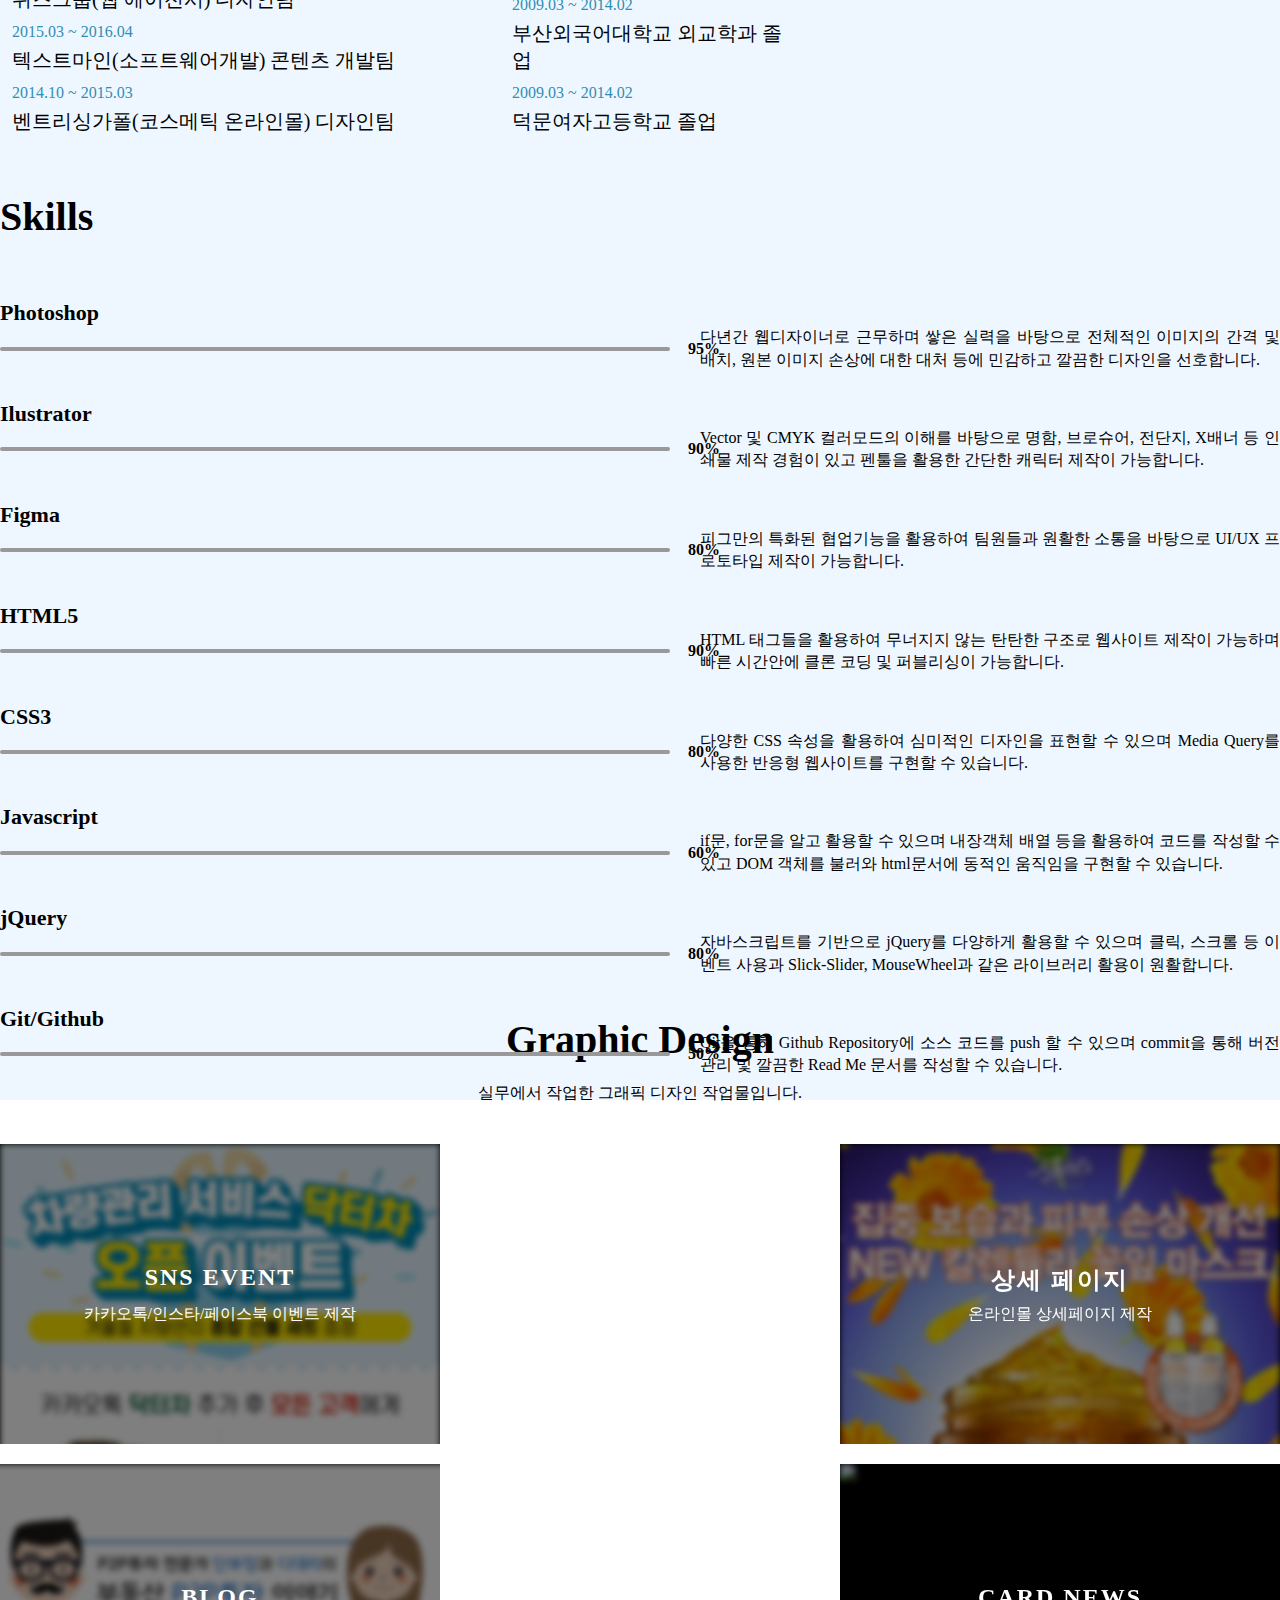
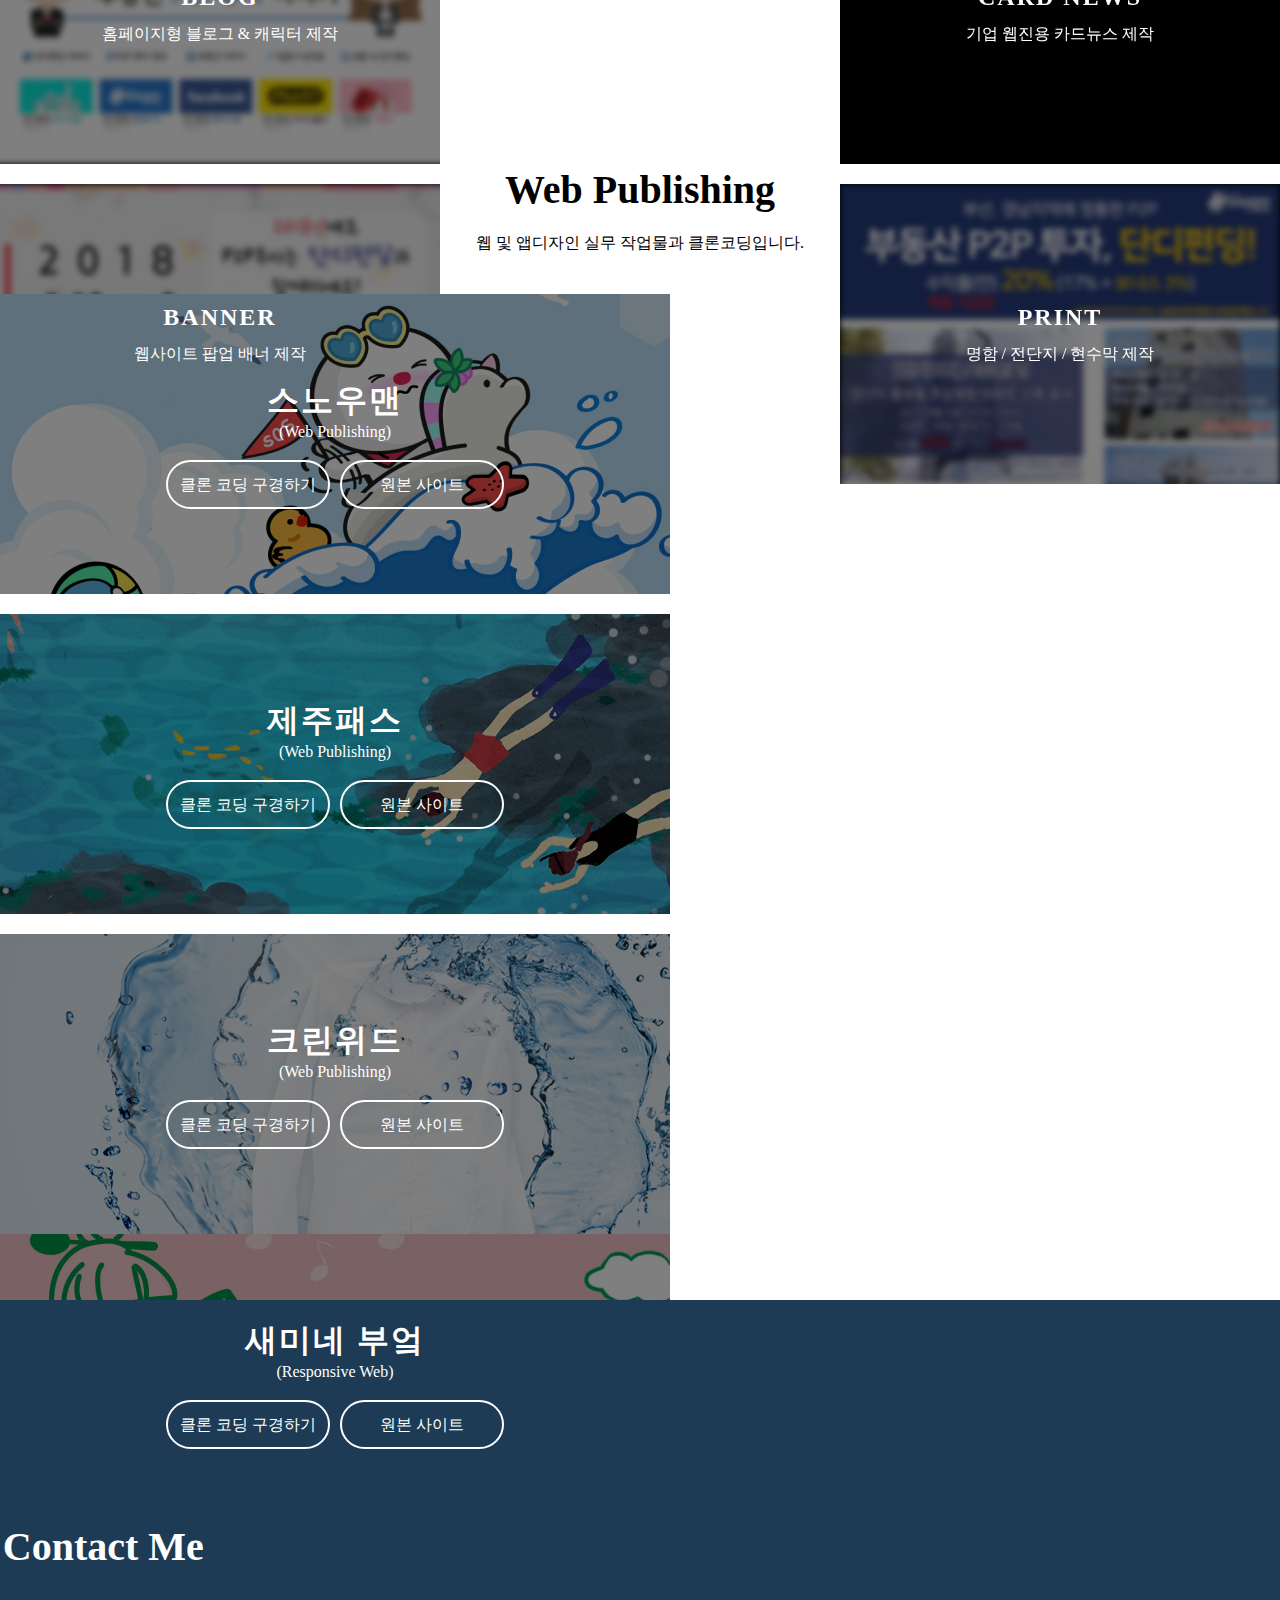
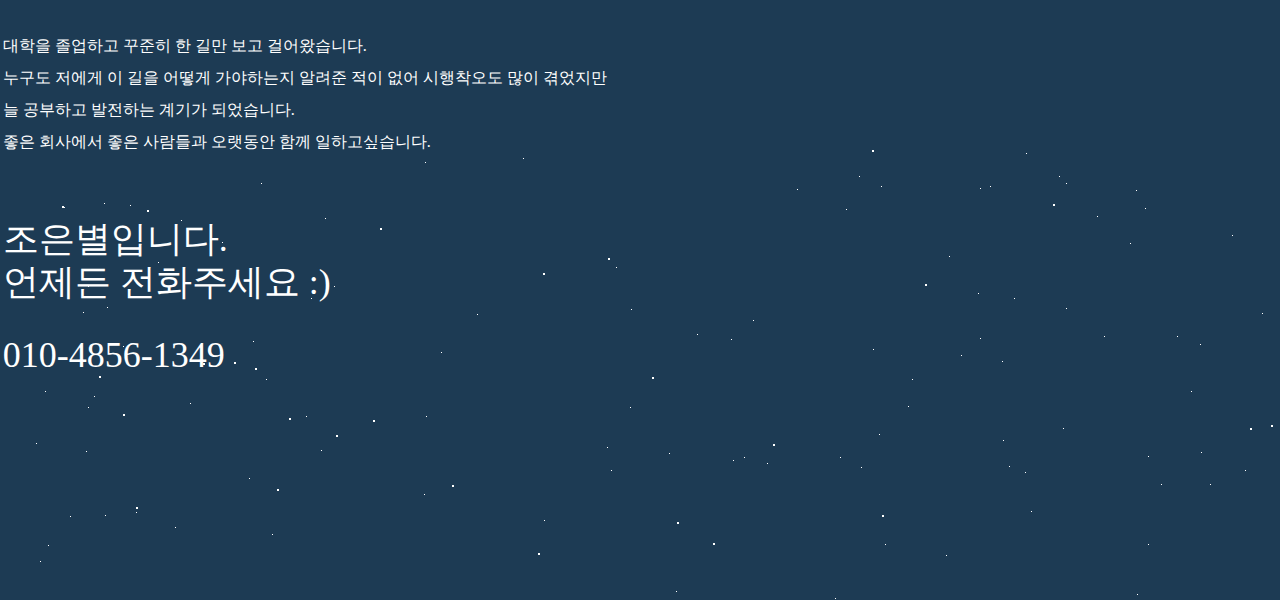
==== commit 9e6d36bd: "first commit" ====
--- a/index.html
+++ b/index.html
@@ -40,7 +40,8 @@
                         <div class="career">
                             <h4>Career</h4>
                             <div class="txtCont">
-                                <p class="date">2020.09 ~ 재직중</p>
+                                <p class="date">2020.09 ~ 2022.11
+                                </p>
                                 <p class="txt">그린컴퓨터아카데미 웹퍼블리싱 강사</p>
                             </div><!-- txtCont -->
                             <div class="txtCont">
@@ -141,6 +142,17 @@
                             제작이 가능합니다.</p>
                     </div>
                 </div>
+                <div class="figma">
+                    <h4>Figma</h4>
+                    <div class="skillWrap">
+                        <div class="skillBar">
+                            <div class="bar"></div>
+                            <div class="skill"></div>
+                            <p>80%</p>
+                        </div><!-- skillBar -->
+                        <p class="skillTxt">피그만의 특화된 협업기능을 활용하여 팀원들과 원활한 소통을 바탕으로 UI/UX 프로토타입 제작이 가능합니다.</p>
+                    </div>
+                </div>
                 <div class="html">
                     <h4>HTML5</h4>
                     <div class="skillWrap">
@@ -159,7 +171,7 @@
                         <div class="skillBar">
                             <div class="bar"></div>
                             <div class="skill"></div>
-                            <p>85%</p>
+                            <p>80%</p>
                         </div><!-- skillBar -->
                         <p class="skillTxt">다양한 CSS 속성을 활용하여 심미적인 디자인을 표현할 수 있으며 Media Query를 사용한 반응형 웹사이트를 구현할 수 있습니다.
                         </p>
--- a/css/style.css
+++ b/css/style.css
@@ -407,7 +407,7 @@
 }
 
 .skills_in .css .skillBar .skill.on {
-    width: 85%;
+    width: 80%;
 }
 
 .skills_in .java .skillBar .skill.on {
@@ -424,6 +424,10 @@
 
 .skills_in .ilu .skillBar .skill.on {
     width: 90%;
+}
+
+.skills_in .figma .skillBar .skill.on {
+    width: 80%;
 }
 
 .skills_in .git .skillBar .skill.on {
@@ -442,6 +446,32 @@
     width: 580px;
     text-align: justify;
     line-height: 1.4em;
+}
+
+@keyframes btn_colors {
+    0% {
+        background-color: #328eb2;
+    }
+
+    20% {
+        background-color: #fe5196;
+    }
+
+    40% {
+        background-color: #f7ff71;
+    }
+
+    60% {
+        background-color: #ff656b;
+    }
+
+    80% {
+        background-color: #7169f9;
+    }
+
+    100% {
+        background-color: #ff7c6d;
+    }
 }
 
 #Graphic {
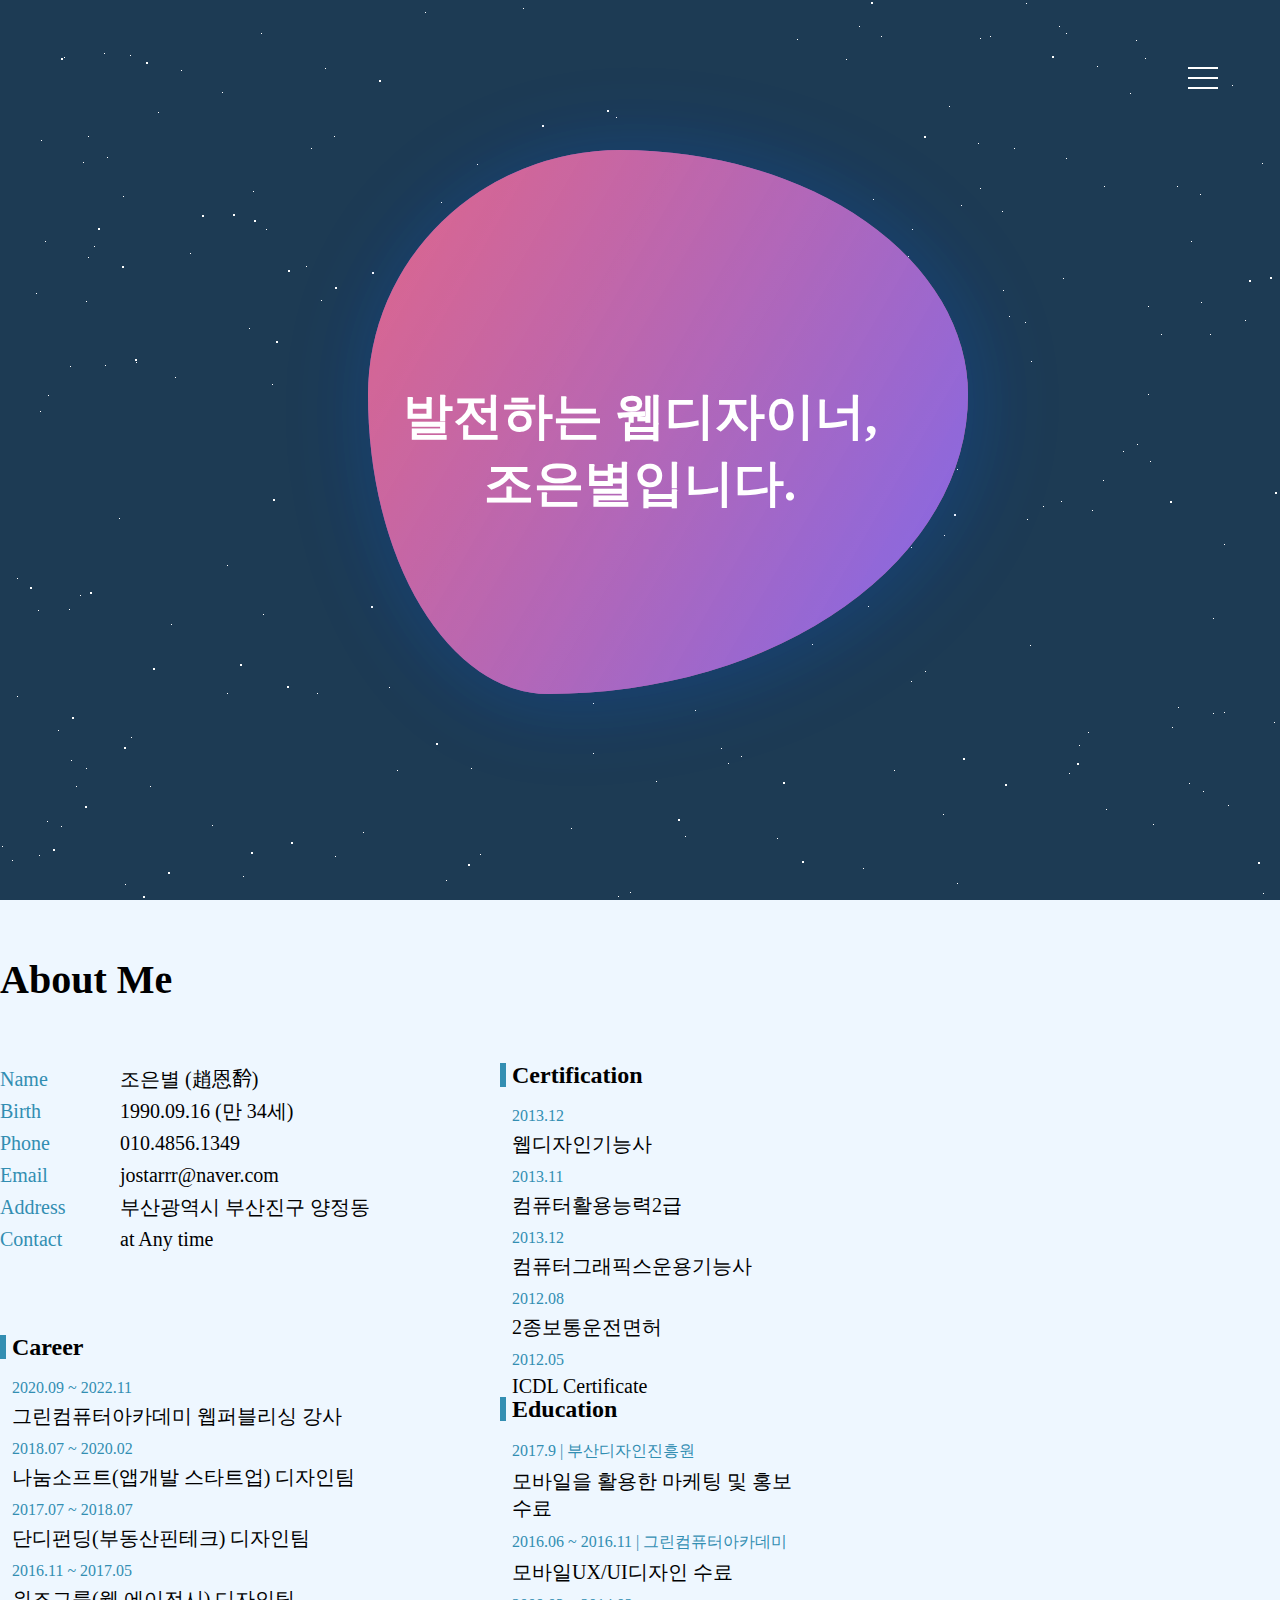
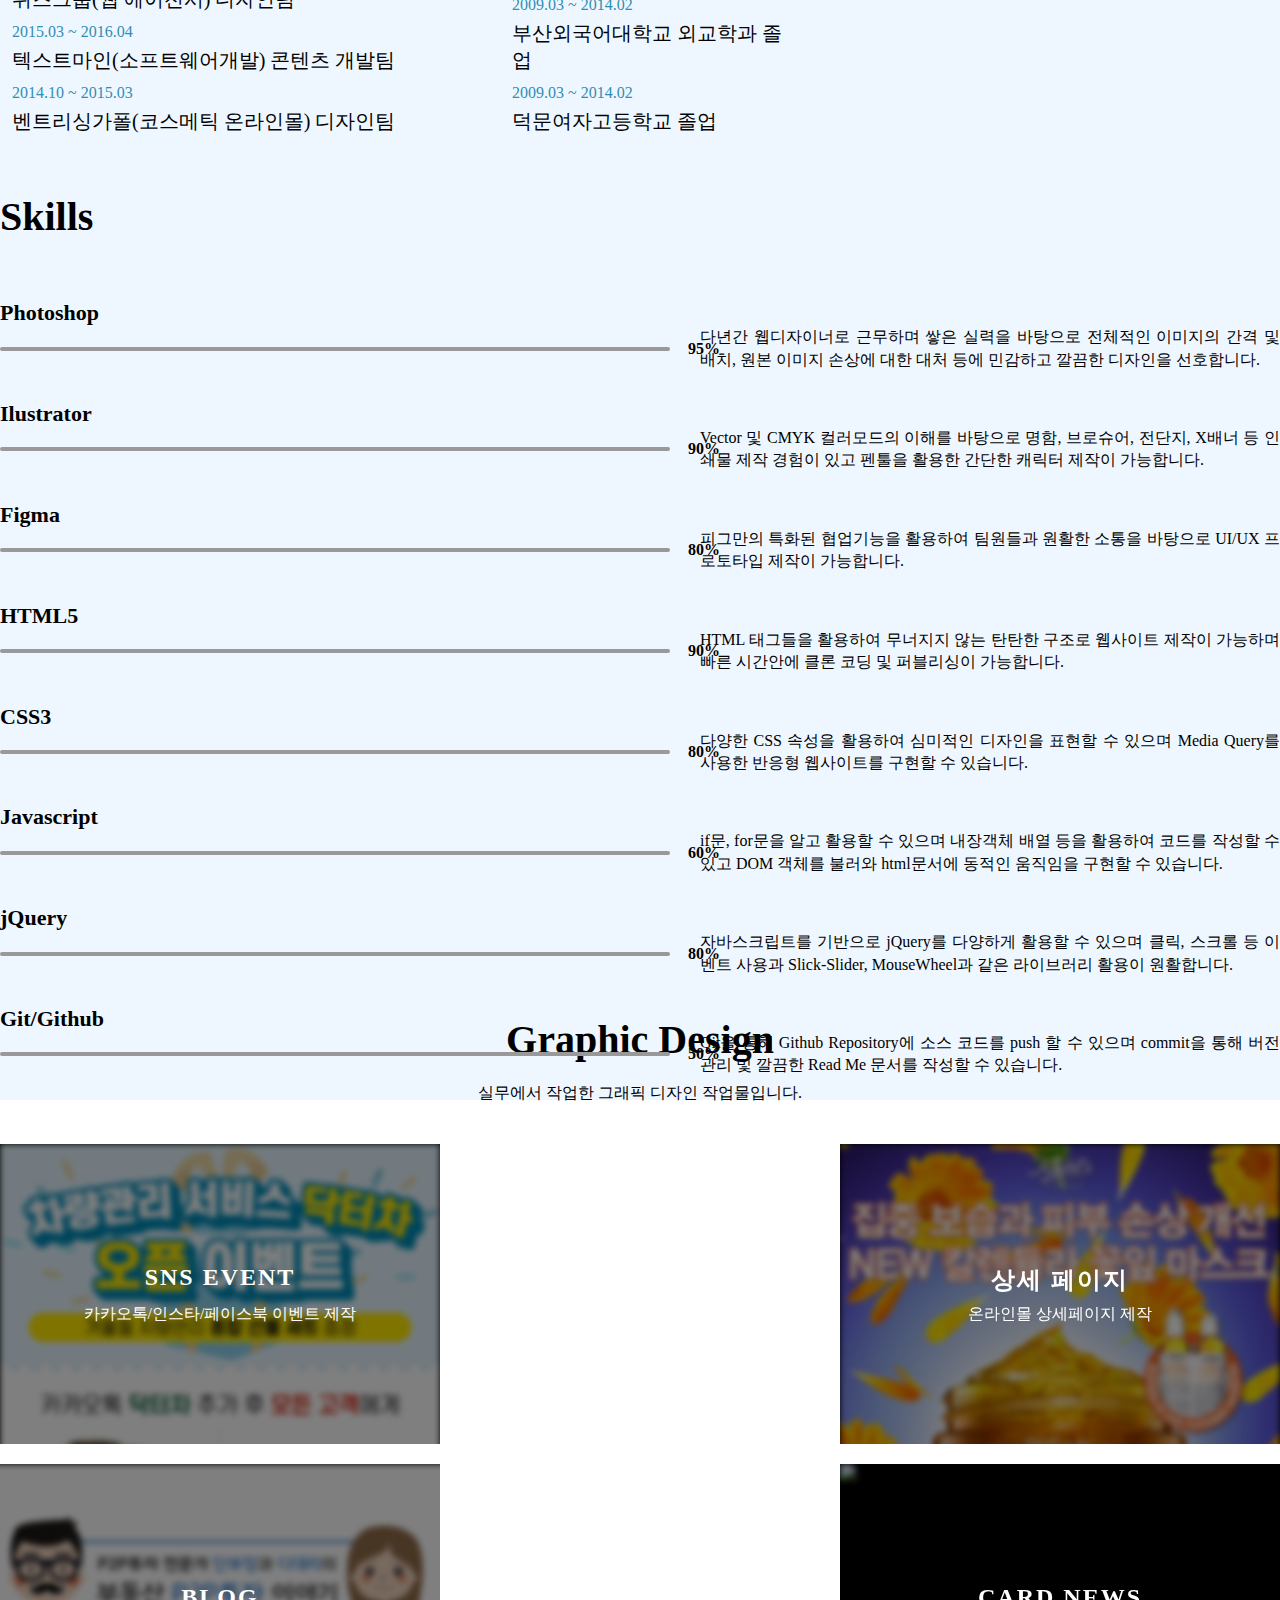
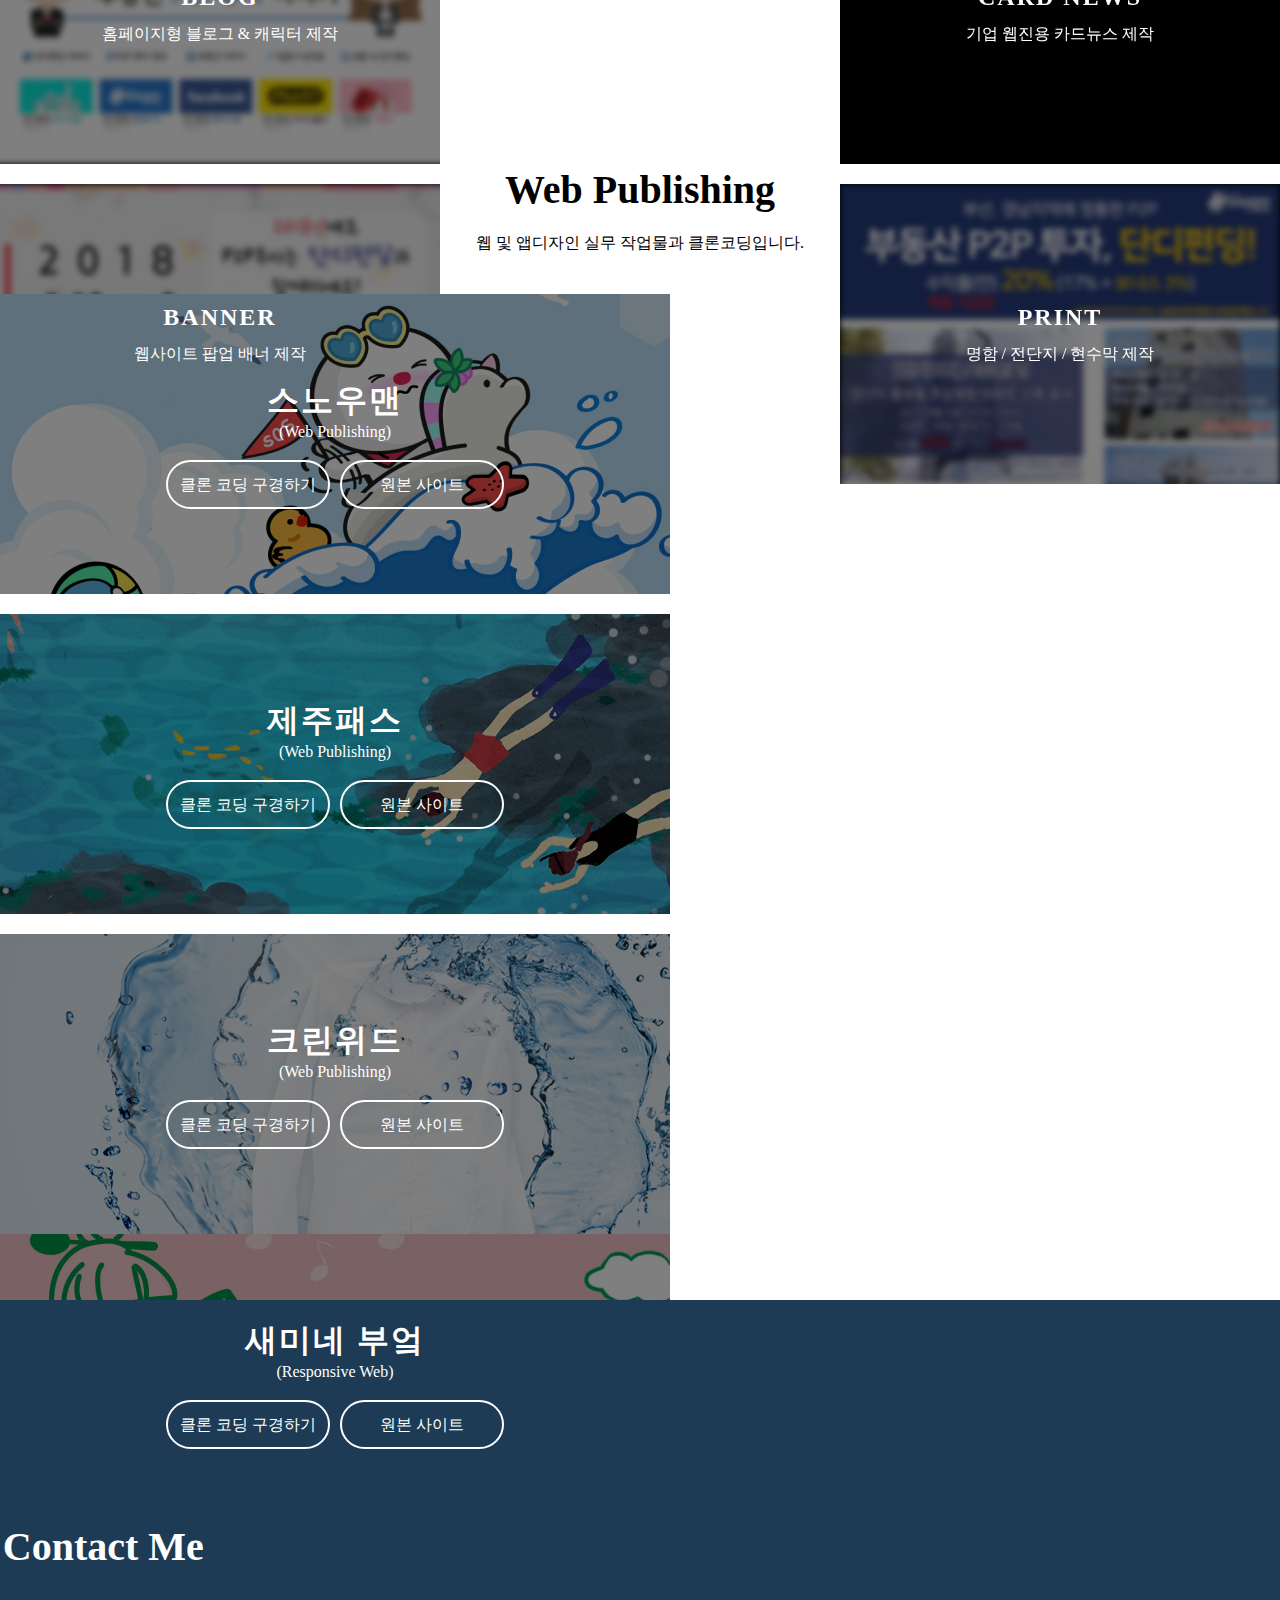
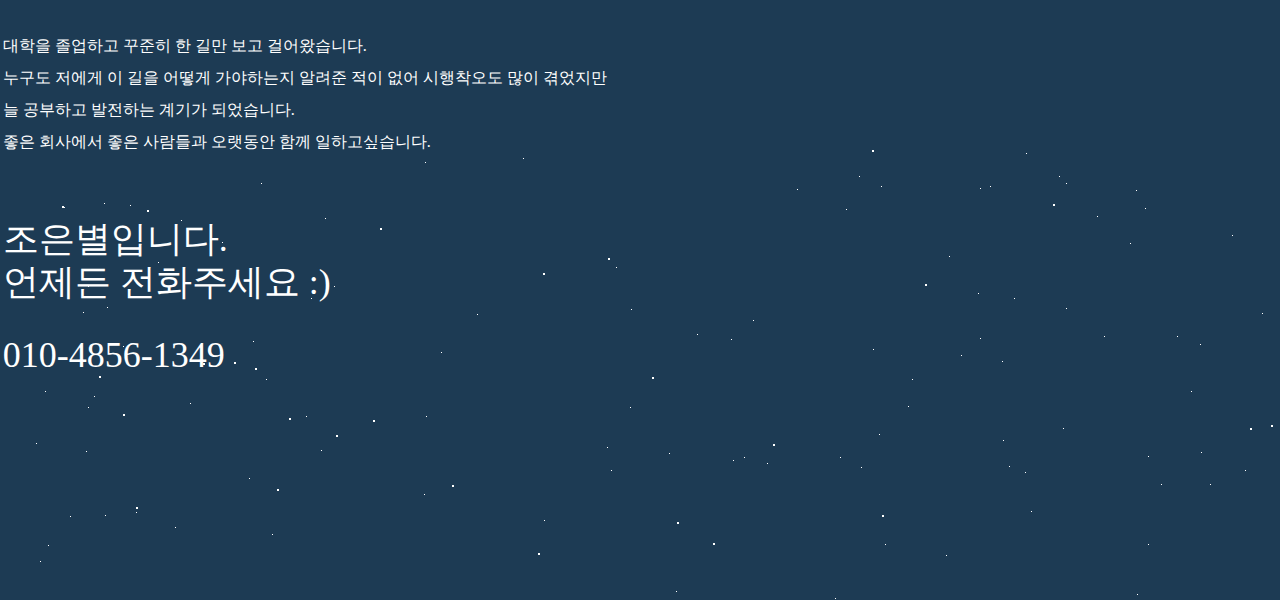
==== commit 2dead0a5: "sec" ====
--- a/index.html
+++ b/index.html
@@ -31,7 +31,7 @@
                     <div class="left">
                         <p class="jeb">
                             <span>Name</span>조은별 (趙恩𩠻)<br>
-                            <span>Birth</span>1990.09.16 (만 32세)<br>
+                            <span>Birth</span>1990.09.16 (만 34세)<br>
                             <span>Phone</span>010.4856.1349<br>
                             <span>Email</span>jostarrr@naver.com<br>
                             <span>Address</span>부산광역시 부산진구 양정동<br>
